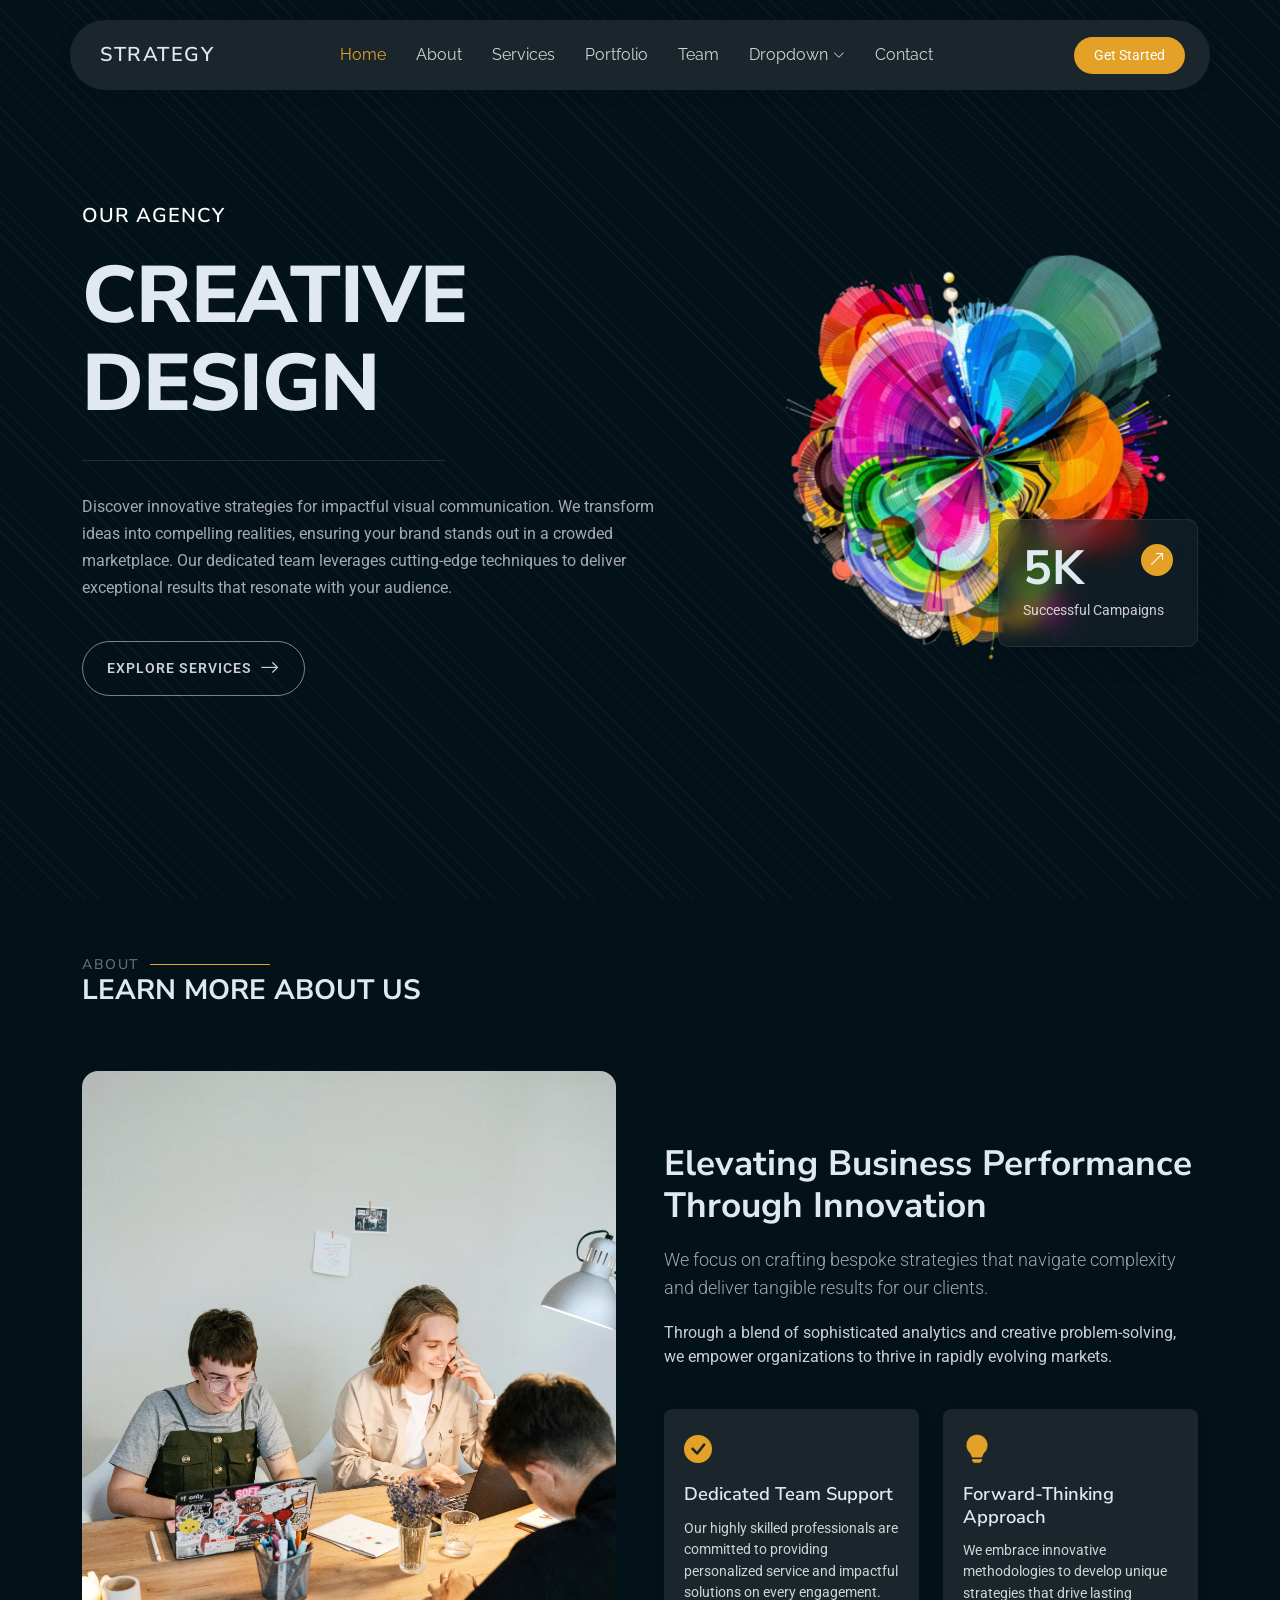
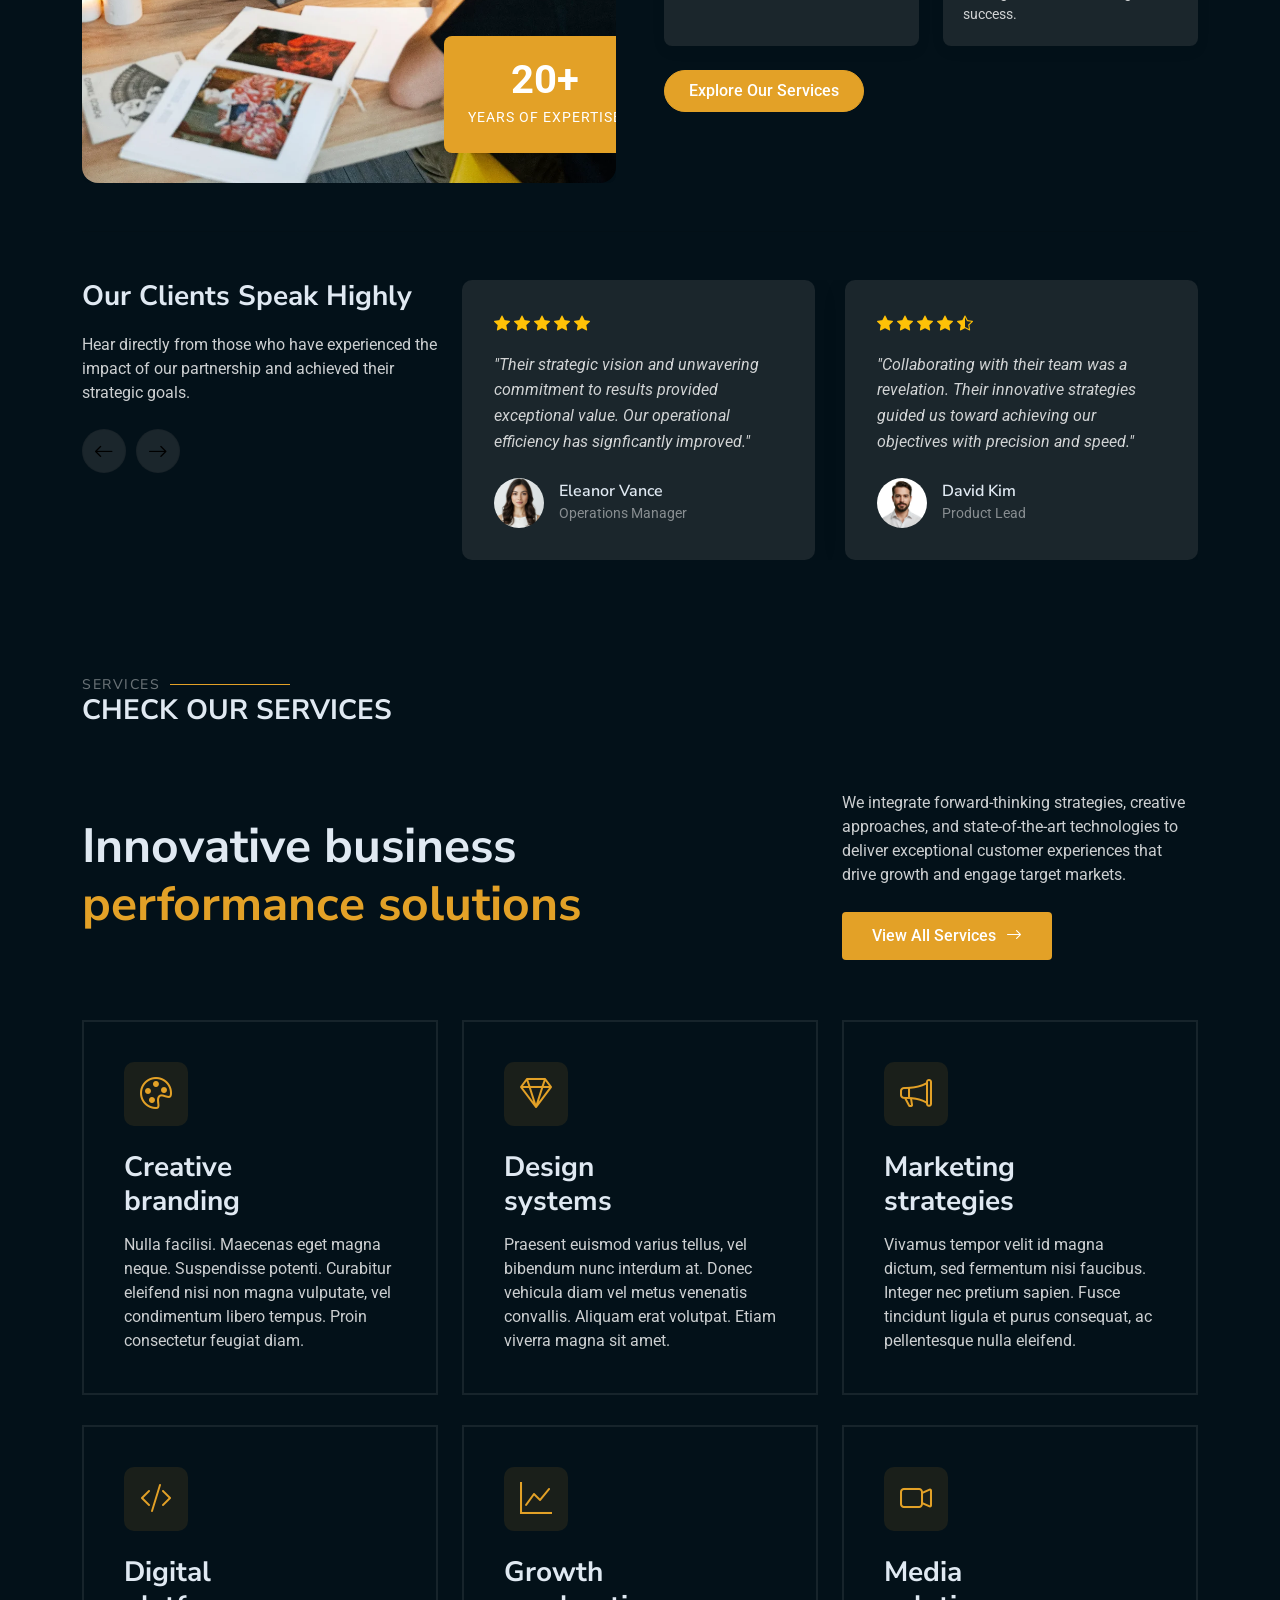
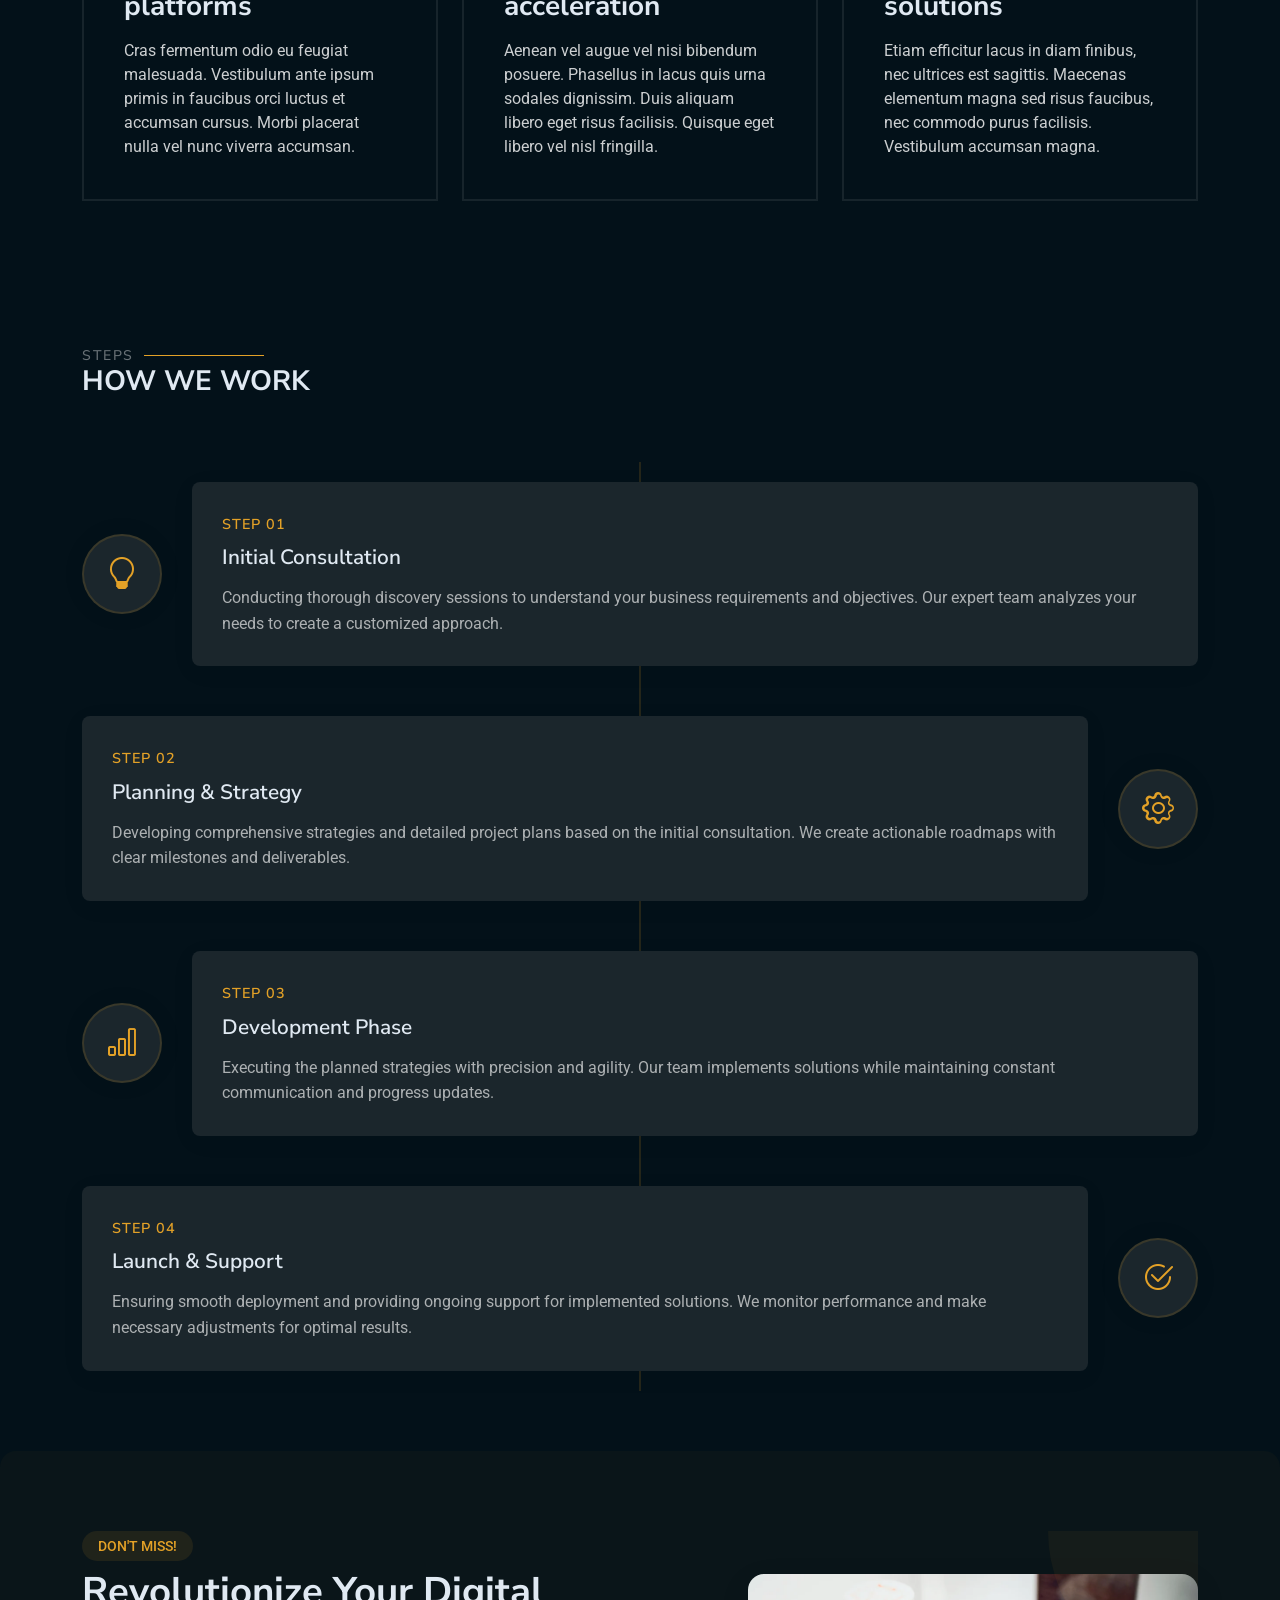
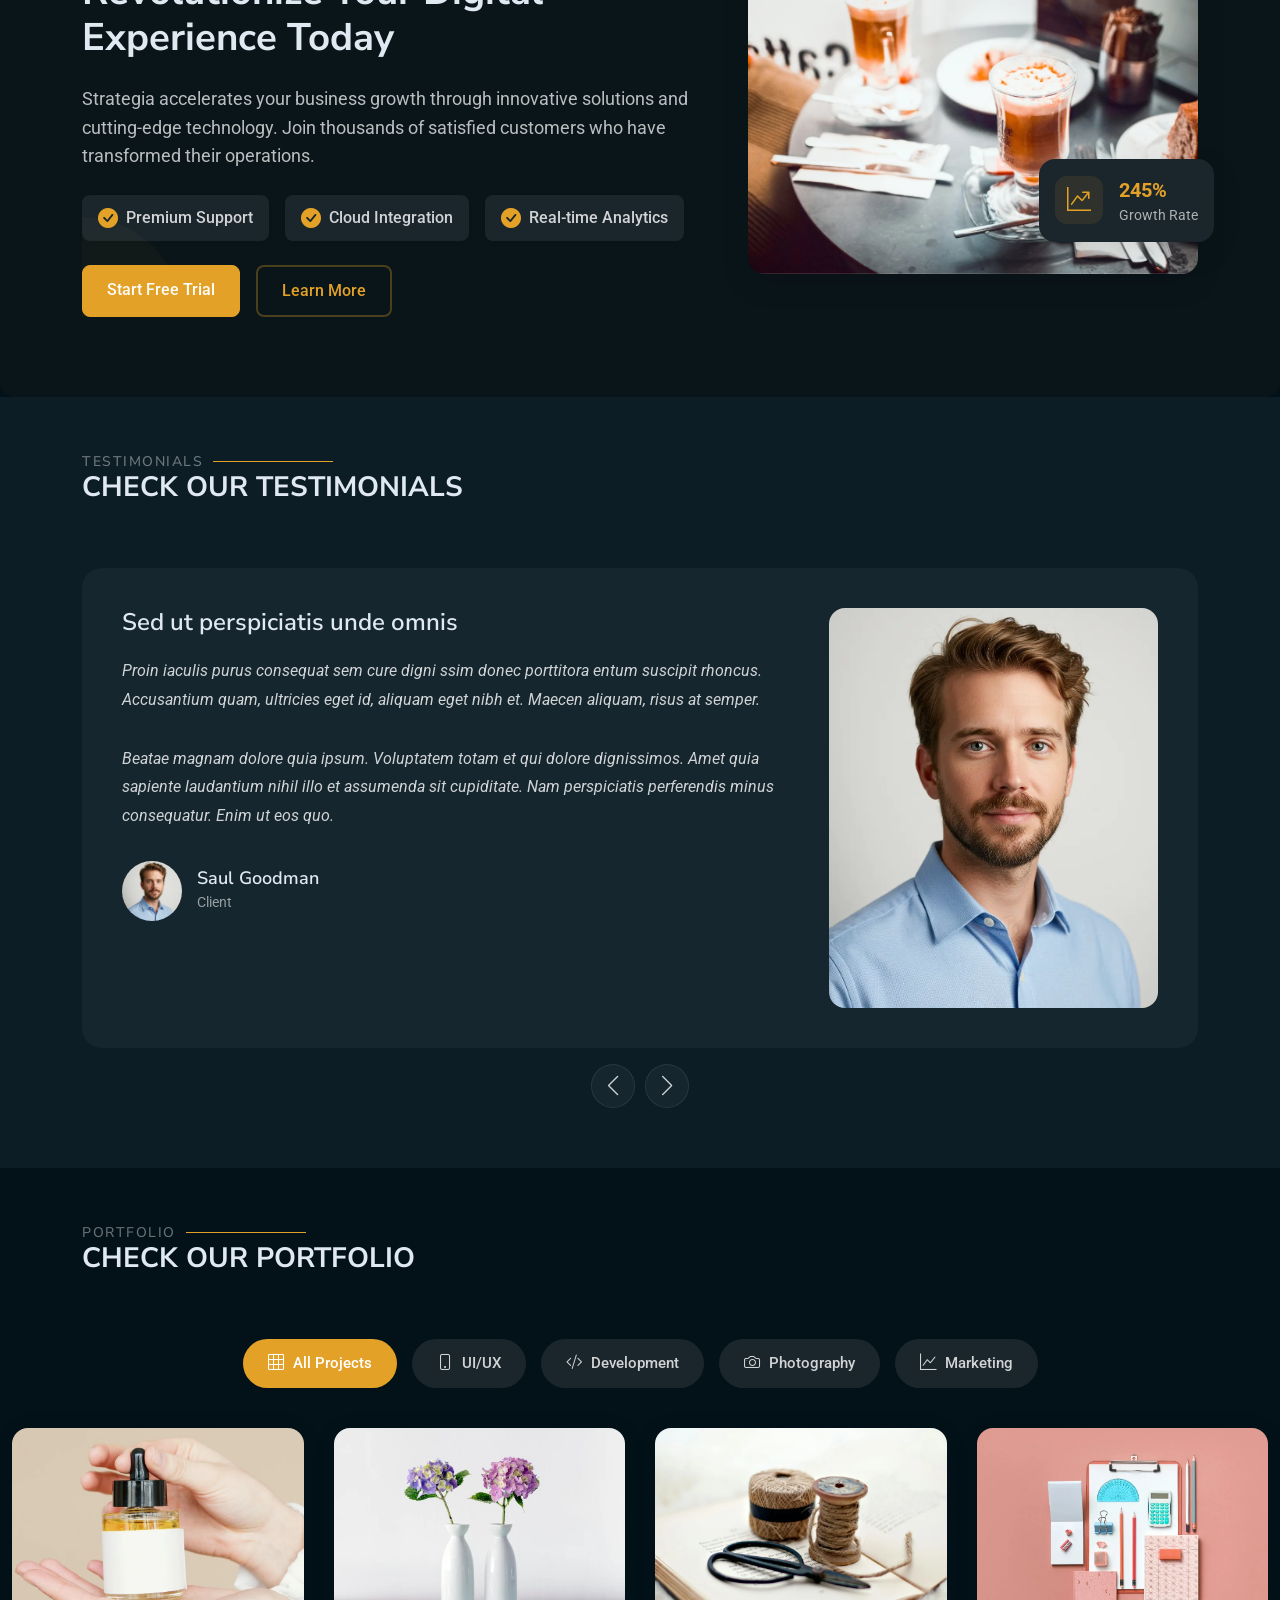
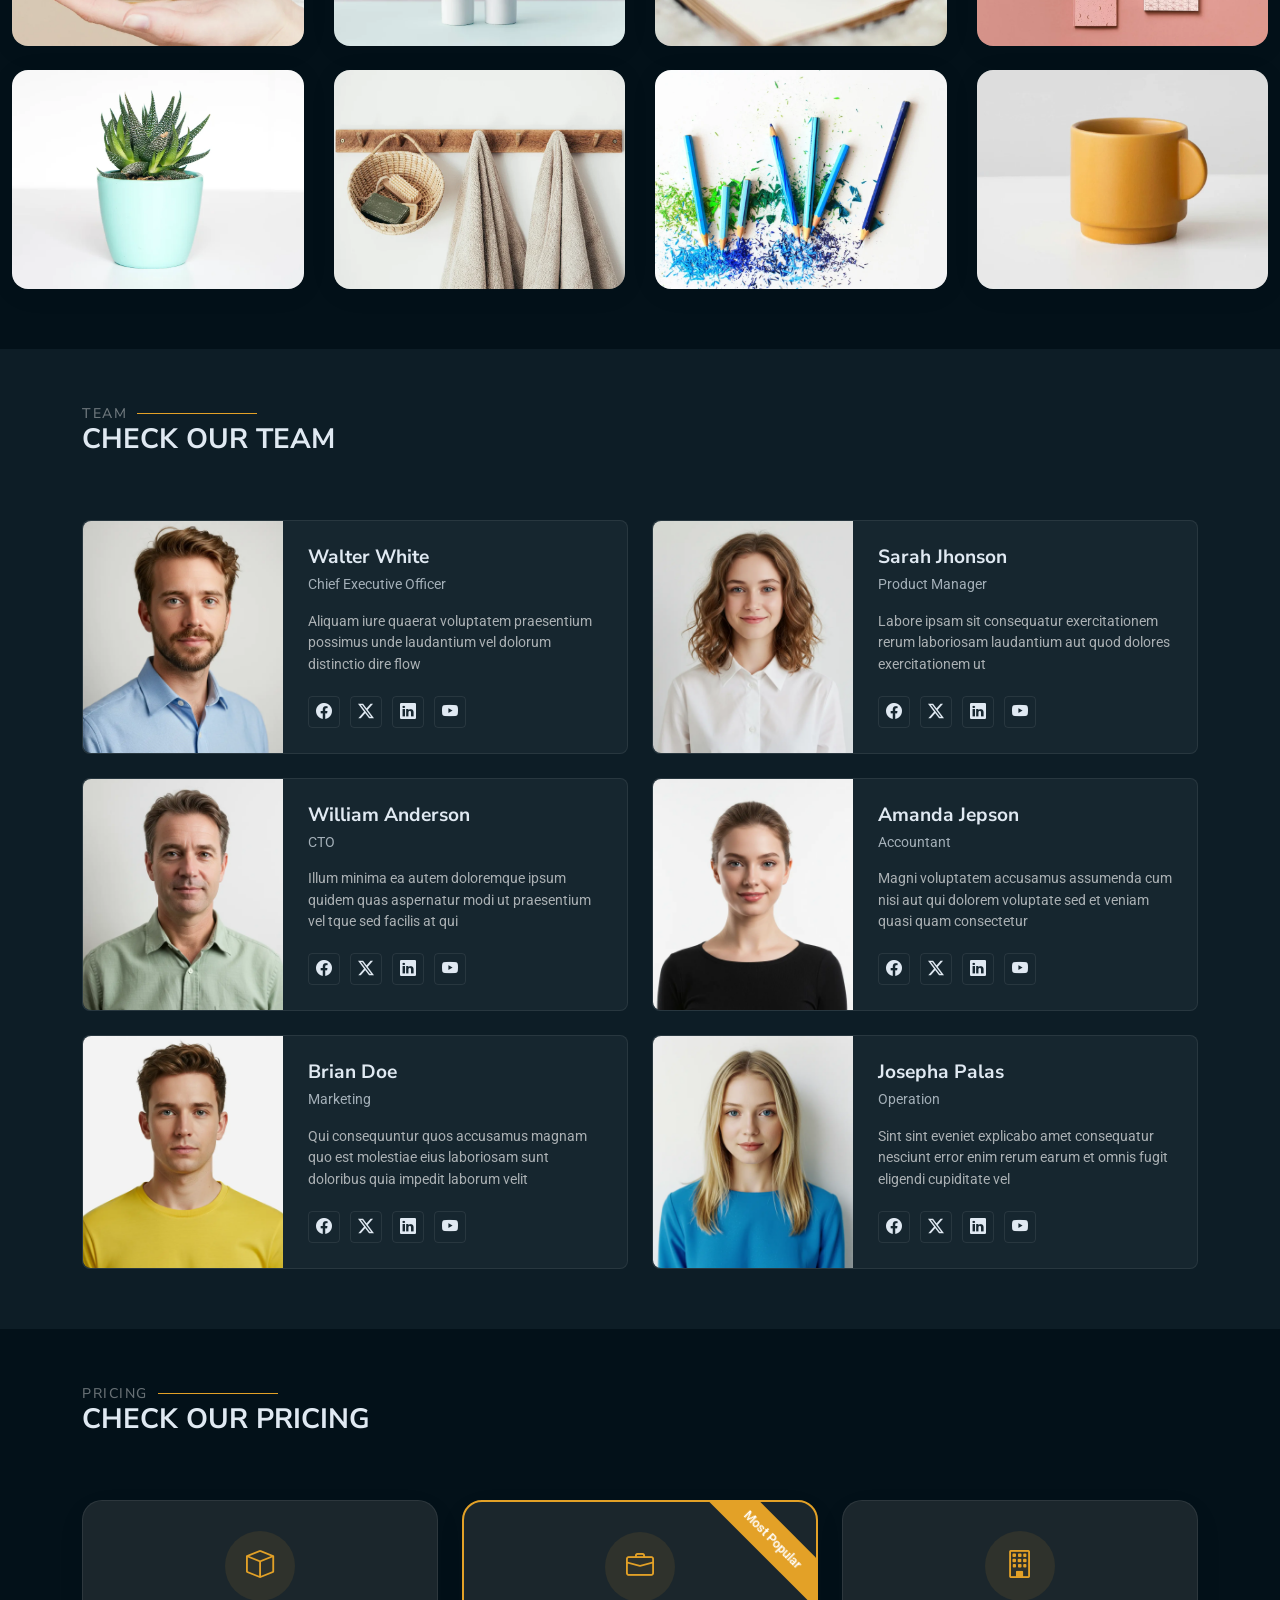
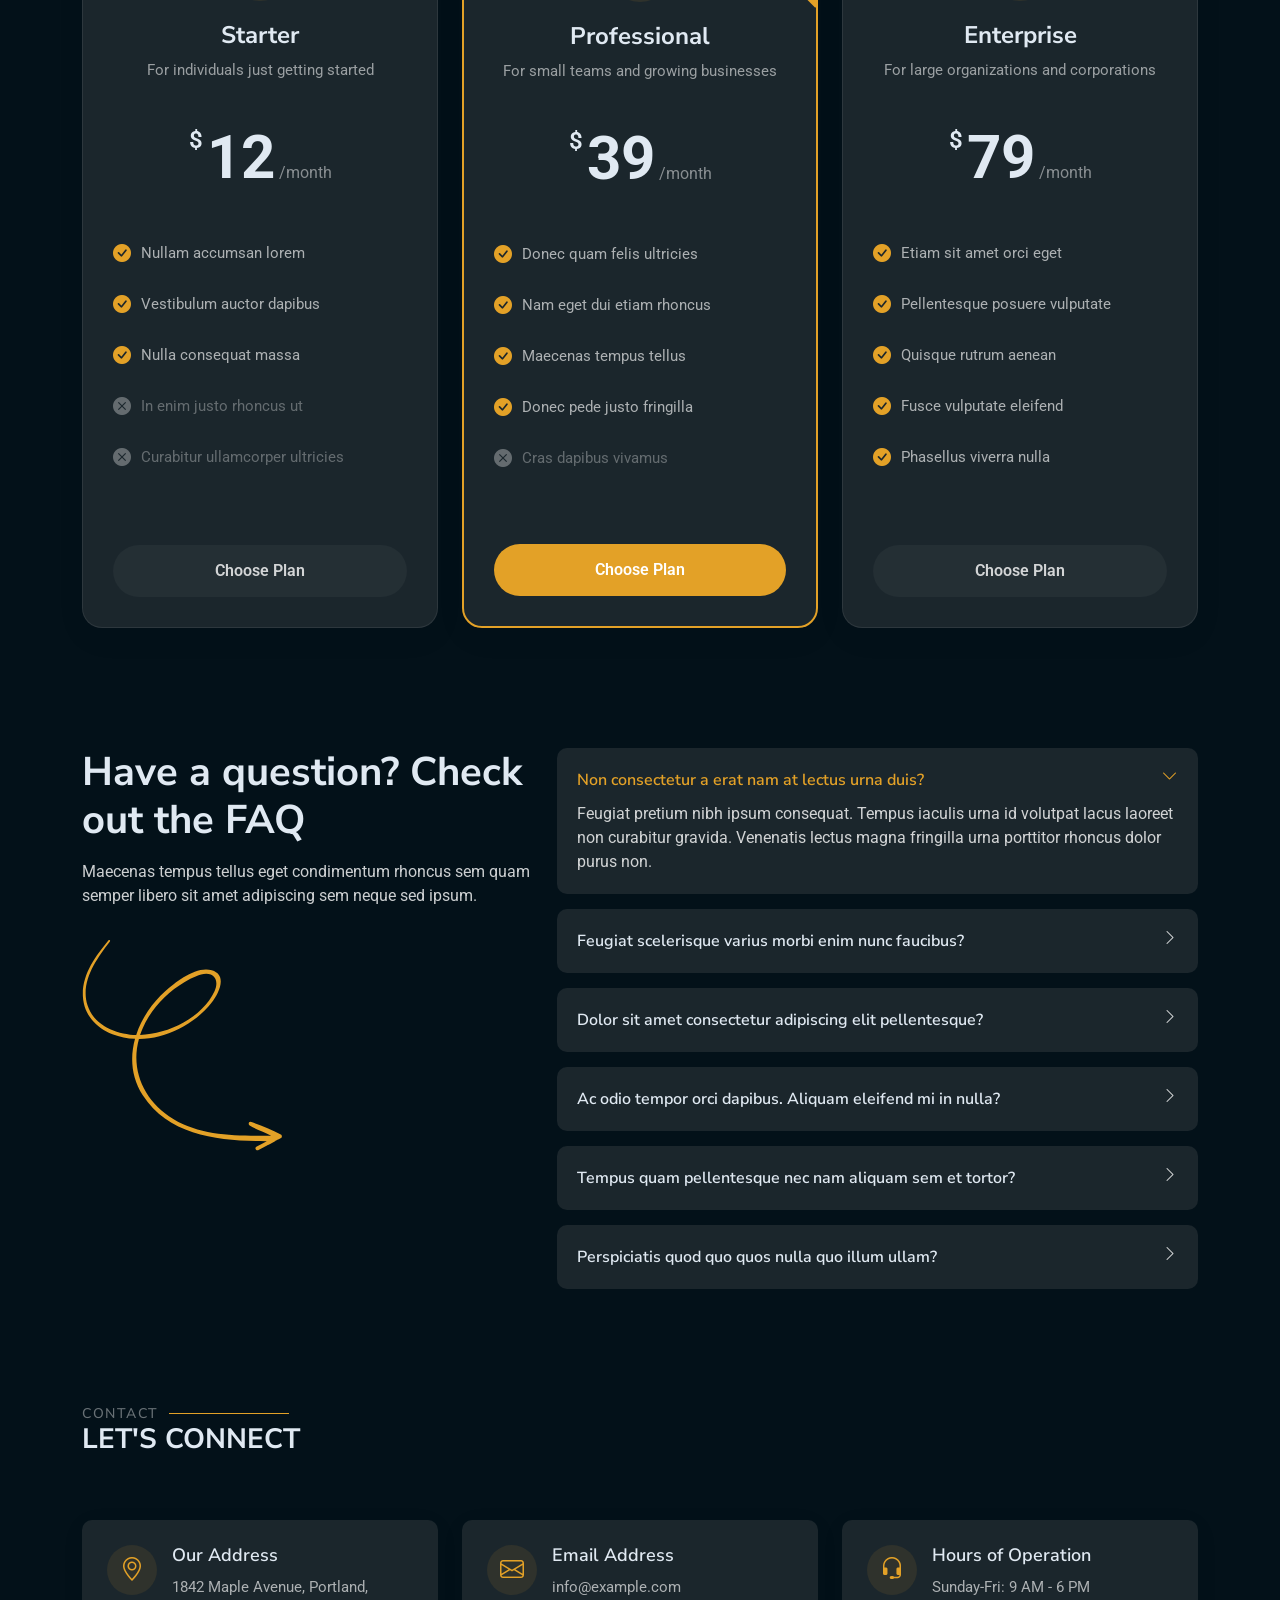
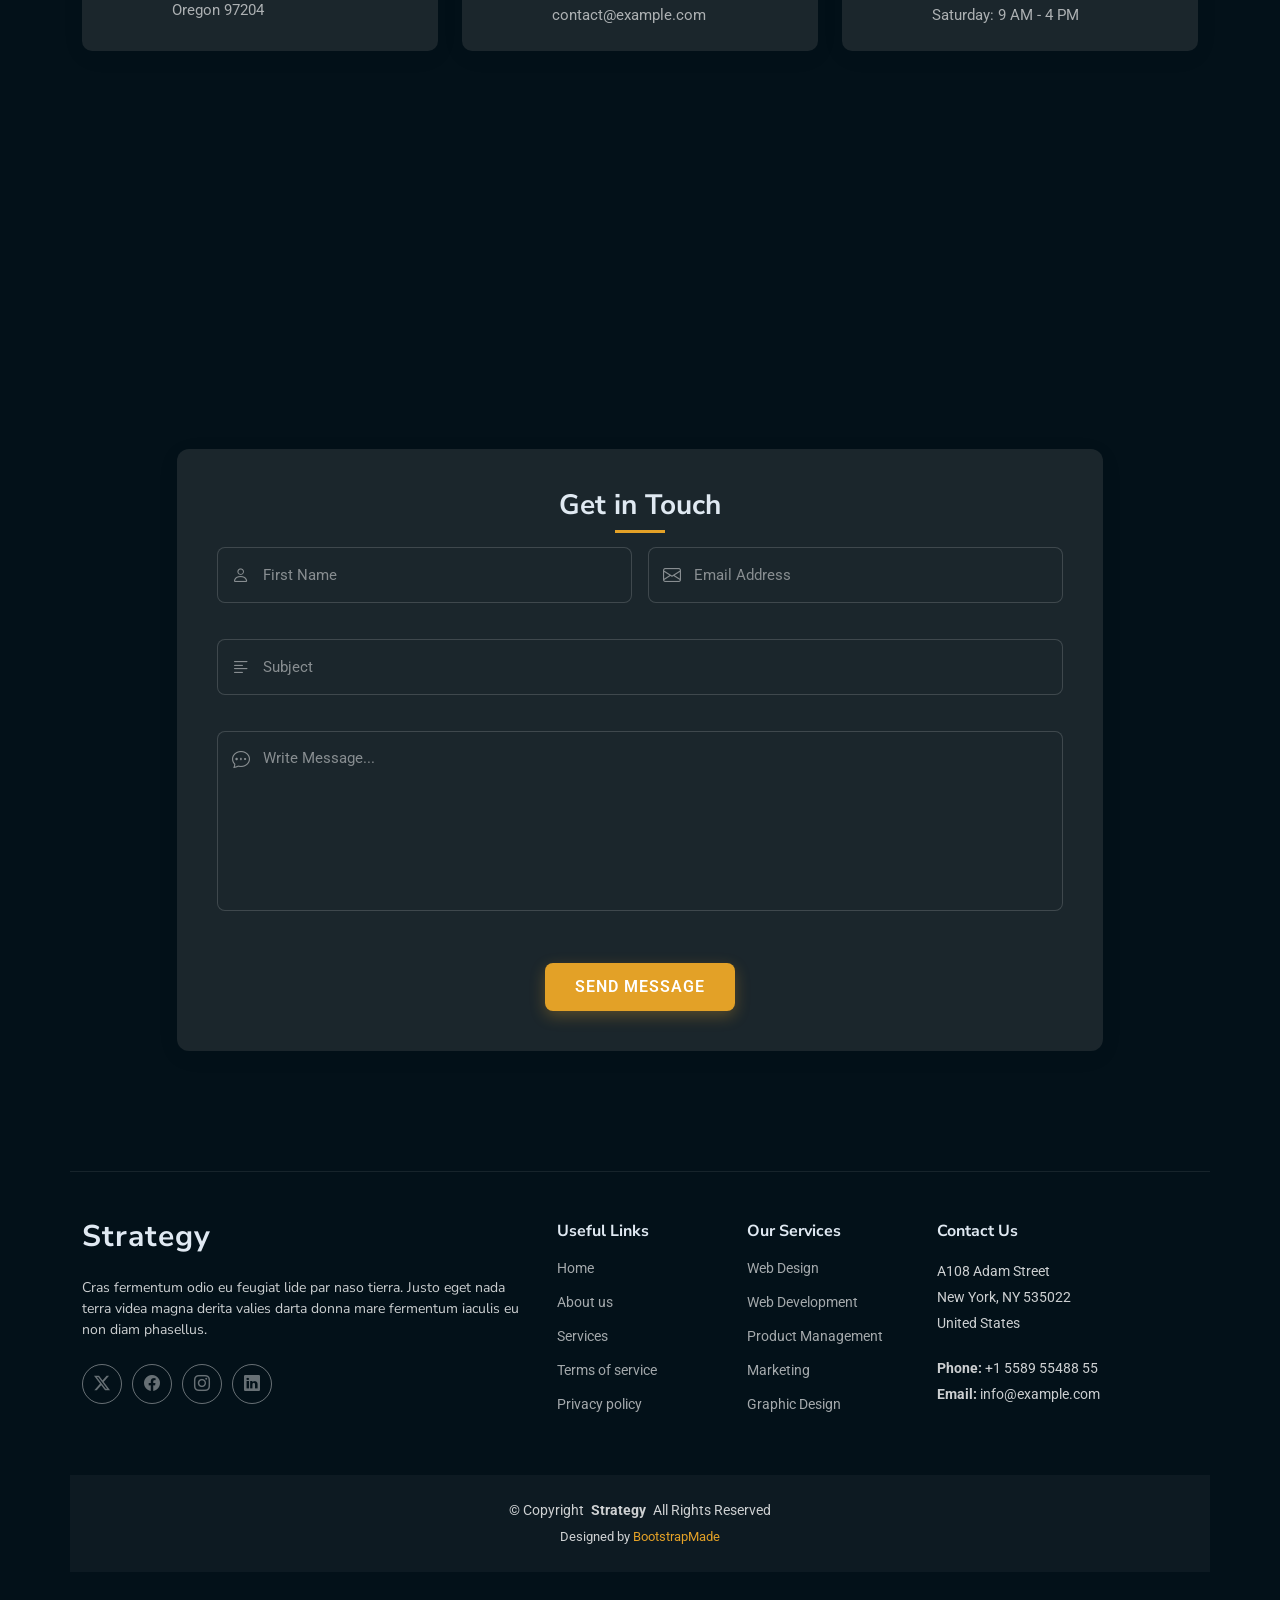
==== strategy/index.html @ eddd8346 "changed file structure of strategy and assets" ====
<!DOCTYPE html>
<html lang="en">

<head>
  <meta charset="utf-8">
  <meta content="width=device-width, initial-scale=1.0" name="viewport">
  <title>Index - Strategy Bootstrap Template</title>
  <meta name="description" content="">
  <meta name="keywords" content="">

  <!-- Favicons -->
  <link href="assets/img/favicon.png" rel="icon">
  <link href="assets/img/apple-touch-icon.png" rel="apple-touch-icon">

  <!-- Fonts -->
  <link href="https://fonts.googleapis.com" rel="preconnect">
  <link href="https://fonts.gstatic.com" rel="preconnect" crossorigin>
  <link href="https://fonts.googleapis.com/css2?family=Roboto:ital,wght@0,100;0,300;0,400;0,500;0,700;0,900;1,100;1,300;1,400;1,500;1,700;1,900&family=Raleway:ital,wght@0,100;0,200;0,300;0,400;0,500;0,600;0,700;0,800;0,900;1,100;1,200;1,300;1,400;1,500;1,600;1,700;1,800;1,900&family=Nunito+Sans:ital,wght@0,200;0,300;0,400;0,600;0,700;0,800;0,900;1,200;1,300;1,400;1,600;1,700;1,800;1,900&display=swap" rel="stylesheet">

  <!-- Vendor CSS Files -->
  <link href="assets/vendor/bootstrap/css/bootstrap.min.css" rel="stylesheet">
  <link href="assets/vendor/bootstrap-icons/bootstrap-icons.css" rel="stylesheet">
  <link href="assets/vendor/aos/aos.css" rel="stylesheet">
  <link href="assets/vendor/swiper/swiper-bundle.min.css" rel="stylesheet">
  <link href="assets/vendor/glightbox/css/glightbox.min.css" rel="stylesheet">

  <!-- Main CSS File -->
  <link href="assets/css/main.css" rel="stylesheet">

  <!-- =======================================================
  * Template Name: Strategy
  * Template URL: https://bootstrapmade.com/strategy-bootstrap-agency-template/
  * Updated: Jun 06 2025 with Bootstrap v5.3.6
  * Author: BootstrapMade.com
  * License: https://bootstrapmade.com/license/
  ======================================================== -->
</head>

<body class="index-page">

  <header id="header" class="header d-flex align-items-center fixed-top">
    <div class="header-container container-fluid container-xl position-relative d-flex align-items-center justify-content-between">

      <a href="index.html" class="logo d-flex align-items-center me-auto me-xl-0">
        <!-- Uncomment the line below if you also wish to use an image logo -->
        <!-- <img src="assets/img/logo.webp" alt=""> -->
        <h1 class="sitename">Strategy</h1>
      </a>

      <nav id="navmenu" class="navmenu">
        <ul>
          <li><a href="#hero" class="active">Home</a></li>
          <li><a href="#about">About</a></li>
          <li><a href="#services">Services</a></li>
          <li><a href="#portfolio">Portfolio</a></li>
          <li><a href="#team">Team</a></li>
          <li class="dropdown"><a href="#"><span>Dropdown</span> <i class="bi bi-chevron-down toggle-dropdown"></i></a>
            <ul>
              <li><a href="#">Dropdown 1</a></li>
              <li class="dropdown"><a href="#"><span>Deep Dropdown</span> <i class="bi bi-chevron-down toggle-dropdown"></i></a>
                <ul>
                  <li><a href="#">Deep Dropdown 1</a></li>
                  <li><a href="#">Deep Dropdown 2</a></li>
                  <li><a href="#">Deep Dropdown 3</a></li>
                  <li><a href="#">Deep Dropdown 4</a></li>
                  <li><a href="#">Deep Dropdown 5</a></li>
                </ul>
              </li>
              <li><a href="#">Dropdown 2</a></li>
              <li><a href="#">Dropdown 3</a></li>
              <li><a href="#">Dropdown 4</a></li>
            </ul>
          </li>
          <li><a href="#contact">Contact</a></li>
        </ul>
        <i class="mobile-nav-toggle d-xl-none bi bi-list"></i>
      </nav>

      <a class="btn-getstarted" href="#about">Get Started</a>

    </div>
  </header>

  <main class="main">

    <!-- Hero Section -->
    <section id="hero" class="hero section">
      <div class="container">
        <div class="row">
          <div class="col-lg-7 content-col" data-aos="fade-up">
            <div class="content">
              <div class="agency-name">
                <h5>OUR AGENCY</h5>
              </div>

              <div class="main-heading">
                <h1>CREATIVE <br>DESIGN</h1>
              </div>

              <div class="divider"></div>

              <div class="description">
                <p>Discover innovative strategies for impactful visual communication. We transform ideas into compelling realities, ensuring your brand stands out in a crowded marketplace. Our dedicated team leverages cutting-edge techniques to deliver exceptional results that resonate with your audience.</p>
              </div>

              <div class="cta-button">
                <a href="#services" class="btn">
                  <span>EXPLORE SERVICES</span>
                  <i class="bi bi-arrow-right"></i>
                </a>
              </div>
            </div>
          </div>

          <div class="col-lg-5" data-aos="zoom-out">
            <div class="visual-content">
              <div class="fluid-shape">
                <img src="assets/img/abstract/abstract-1.webp" alt="Abstract Fluid Shape" class="fluid-img">
              </div>

              <div class="stats-card">
                <div class="stats-number">
                  <h2>5K</h2>
                </div>
                <div class="stats-label">
                  <p>Successful Campaigns</p>
                </div>
                <div class="stats-arrow">
                  <a href="#portfolio"><i class="bi bi-arrow-up-right"></i></a>
                </div>
              </div>
            </div>
          </div>
        </div>
      </div>
    </section><!-- /Hero Section -->

    <!-- About Section -->
    <section id="about" class="about section">

      <!-- Section Title -->
      <div class="container section-title" data-aos="fade-up">
        <h2>About</h2>
        <div><span>Learn More</span> <span class="description-title">About Us</span></div>
      </div><!-- End Section Title -->

      <div class="container">

        <div class="row gx-5 align-items-center">
          <div class="col-lg-6" data-aos="fade-right" data-aos-delay="200">
            <div class="about-image position-relative">
              <img src="assets/img/about/about-portrait-1.webp" class="img-fluid rounded-4 shadow-sm" alt="About Image" loading="lazy">
              <div class="experience-badge">
                <span class="years">20+</span>
                <span class="text">Years of Expertise</span>
              </div>
            </div>
          </div>

          <div class="col-lg-6 mt-4 mt-lg-0" data-aos="fade-left" data-aos-delay="300">
            <div class="about-content">
              <h2>Elevating Business Performance Through Innovation</h2>
              <p class="lead">We focus on crafting bespoke strategies that navigate complexity and deliver tangible results for our clients.</p>
              <p>Through a blend of sophisticated analytics and creative problem-solving, we empower organizations to thrive in rapidly evolving markets.</p>

              <div class="row g-4 mt-3">
                <div class="col-md-6" data-aos="zoom-in" data-aos-delay="400">
                  <div class="feature-item">
                    <i class="bi bi-check-circle-fill"></i>
                    <h5>Dedicated Team Support</h5>
                    <p>Our highly skilled professionals are committed to providing personalized service and impactful solutions on every engagement.</p>
                  </div>
                </div>
                <div class="col-md-6" data-aos="zoom-in" data-aos-delay="450">
                  <div class="feature-item">
                    <i class="bi bi-lightbulb-fill"></i>
                    <h5>Forward-Thinking Approach</h5>
                    <p>We embrace innovative methodologies to develop unique strategies that drive lasting success.</p>
                  </div>
                </div>
              </div>

              <a href="#" class="btn btn-primary mt-4">Explore Our Services</a>
            </div>
          </div>
        </div>

        <div class="testimonial-section mt-5 pt-5" data-aos="fade-up" data-aos-delay="100">
          <div class="row">
            <div class="col-lg-4" data-aos="fade-right" data-aos-delay="200">
              <div class="testimonial-intro">
                <h3>Our Clients Speak Highly</h3>
                <p>Hear directly from those who have experienced the impact of our partnership and achieved their strategic goals.</p>
                <div class="swiper-nav-buttons mt-4">
                  <button class="slider-prev"><i class="bi bi-arrow-left"></i></button>
                  <button class="slider-next"><i class="bi bi-arrow-right"></i></button>
                </div>
              </div>
            </div>

            <div class="col-lg-8" data-aos="fade-left" data-aos-delay="300">
              <div class="testimonial-slider swiper init-swiper">
                <script type="application/json" class="swiper-config">
                  {
                    "loop": true,
                    "speed": 800,
                    "autoplay": {
                      "delay": 5000
                    },
                    "slidesPerView": 1,
                    "spaceBetween": 30,
                    "navigation": {
                      "nextEl": ".slider-next",
                      "prevEl": ".slider-prev"
                    },
                    "breakpoints": {
                      "768": {
                        "slidesPerView": 2
                      }
                    }
                  }
                </script>
                <div class="swiper-wrapper">
                  <div class="swiper-slide">
                    <div class="testimonial-item">
                      <div class="rating mb-3">
                        <i class="bi bi-star-fill"></i>
                        <i class="bi bi-star-fill"></i>
                        <i class="bi bi-star-fill"></i>
                        <i class="bi bi-star-fill"></i>
                        <i class="bi bi-star-fill"></i>
                      </div>
                      <p>"Their strategic vision and unwavering commitment to results provided exceptional value. Our operational efficiency has signficantly improved."</p>
                      <div class="client-info d-flex align-items-center mt-4">
                        <img src="assets/img/person/person-f-1.webp" class="client-img" alt="Client" loading="lazy">
                        <div>
                          <h6 class="mb-0">Eleanor Vance</h6>
                          <span>Operations Manager</span>
                        </div>
                      </div>
                    </div>
                  </div>

                  <div class="swiper-slide">
                    <div class="testimonial-item">
                      <div class="rating mb-3">
                        <i class="bi bi-star-fill"></i>
                        <i class="bi bi-star-fill"></i>
                        <i class="bi bi-star-fill"></i>
                        <i class="bi bi-star-fill"></i>
                        <i class="bi bi-star-half"></i>
                      </div>
                      <p>"Collaborating with their team was a revelation. Their innovative strategies guided us toward achieving our objectives with precision and speed."</p>
                      <div class="client-info d-flex align-items-center mt-4">
                        <img src="assets/img/person/person-m-1.webp" class="client-img" alt="Client" loading="lazy">
                        <div>
                          <h6 class="mb-0">David Kim</h6>
                          <span>Product Lead</span>
                        </div>
                      </div>
                    </div>
                  </div>

                  <div class="swiper-slide">
                    <div class="testimonial-item">
                      <div class="rating mb-3">
                        <i class="bi bi-star-fill"></i>
                        <i class="bi bi-star-fill"></i>
                        <i class="bi bi-star-fill"></i>
                        <i class="bi bi-star-fill"></i>
                        <i class="bi bi-star-fill"></i>
                      </div>
                      <p>"The depth of knowledge and unwavering dedication they bring to every project is exceptional. They've become an essential ally in driving our expansion."</p>
                      <div class="client-info d-flex align-items-center mt-4">
                        <img src="assets/img/person/person-f-2.webp" class="client-img" alt="Client" loading="lazy">
                        <div>
                          <h6 class="mb-0">Isabella Diaz</h6>
                          <span>Research Analyst</span>
                        </div>
                      </div>
                    </div>
                  </div>

                  <div class="swiper-slide">
                    <div class="testimonial-item">
                      <div class="rating mb-3">
                        <i class="bi bi-star-fill"></i>
                        <i class="bi bi-star-fill"></i>
                        <i class="bi bi-star-fill"></i>
                        <i class="bi bi-star-fill"></i>
                        <i class="bi bi-star-half"></i>
                      </div>
                      <p>"Their dedication to delivering superior solutions and their meticulous attention to detail have profoundly impacted our corporate growth trajectory."</p>
                      <div class="client-info d-flex align-items-center mt-4">
                        <img src="assets/img/person/person-f-3.webp" class="client-img" alt="Client" loading="lazy">
                        <div>
                          <h6 class="mb-0">Olivia Chen</h6>
                          <span>Development Strategist</span>
                        </div>
                      </div>
                    </div>
                  </div>

                </div>
              </div>
            </div>
          </div>
        </div>

      </div>

    </section><!-- /About Section -->

    <!-- Services Section -->
    <section id="services" class="services section">

      <!-- Section Title -->
      <div class="container section-title" data-aos="fade-up">
        <h2>Services</h2>
        <div><span>Check Our</span> <span class="description-title">Services</span></div>
      </div><!-- End Section Title -->

      <div class="container" data-aos="fade-up" data-aos-delay="100">

        <div class="service-header">
          <div class="row align-items-center">
            <div class="col-lg-8 col-md-12">
              <div class="service-intro">
                <h2 class="service-heading">
                  <div>Innovative business</div>
                  <div><span>performance solutions</span></div>
                </h2>
              </div>
            </div>
            <div class="col-lg-4 col-md-12">
              <div class="service-summary">
                <p>
                  We integrate forward-thinking strategies, creative approaches, and state-of-the-art technologies to deliver exceptional customer experiences that drive growth and engage target markets.
                </p>
                <a href="services.html" class="service-btn">
                  View All Services
                  <i class="bi bi-arrow-right"></i>
                </a>
              </div>
            </div>
          </div>
        </div>

        <div class="row justify-content-center">
          <div class="col-lg-4 col-md-6" data-aos="fade-up" data-aos-delay="100">
            <div class="service-card position-relative z-1">
              <div class="service-icon">
                <i class="bi bi-palette"></i>
              </div>
              <a href="service-details.html" class="card-action d-flex align-items-center justify-content-center rounded-circle">
                <i class="bi bi-arrow-up-right"></i>
              </a>
              <h3>
                <a href="service-details.html">
                  Creative <span>branding</span>
                </a>
              </h3>
              <p>
                Nulla facilisi. Maecenas eget magna neque. Suspendisse potenti. Curabitur eleifend nisi non magna vulputate, vel condimentum libero tempus. Proin consectetur feugiat diam.
              </p>
            </div>
          </div>
          <div class="col-lg-4 col-md-6" data-aos="fade-up" data-aos-delay="200">
            <div class="service-card position-relative z-1">
              <div class="service-icon">
                <i class="bi bi-gem"></i>
              </div>
              <a href="service-details.html" class="card-action d-flex align-items-center justify-content-center rounded-circle">
                <i class="bi bi-arrow-up-right"></i>
              </a>
              <h3>
                <a href="service-details.html">
                  Design <span>systems</span>
                </a>
              </h3>
              <p>
                Praesent euismod varius tellus, vel bibendum nunc interdum at. Donec vehicula diam vel metus venenatis convallis. Aliquam erat volutpat. Etiam viverra magna sit amet.
              </p>
            </div>
          </div>
          <div class="col-lg-4 col-md-6" data-aos="fade-up" data-aos-delay="300">
            <div class="service-card position-relative z-1">
              <div class="service-icon">
                <i class="bi bi-megaphone"></i>
              </div>
              <a href="service-details.html" class="card-action d-flex align-items-center justify-content-center rounded-circle">
                <i class="bi bi-arrow-up-right"></i>
              </a>
              <h3>
                <a href="service-details.html">
                  Marketing <span>strategies</span>
                </a>
              </h3>
              <p>
                Vivamus tempor velit id magna dictum, sed fermentum nisi faucibus. Integer nec pretium sapien. Fusce tincidunt ligula et purus consequat, ac pellentesque nulla eleifend.
              </p>
            </div>
          </div>
          <div class="col-lg-4 col-md-6" data-aos="fade-up" data-aos-delay="100">
            <div class="service-card position-relative z-1">
              <div class="service-icon">
                <i class="bi bi-code-slash"></i>
              </div>
              <a href="service-details.html" class="card-action d-flex align-items-center justify-content-center rounded-circle">
                <i class="bi bi-arrow-up-right"></i>
              </a>
              <h3>
                <a href="service-details.html">
                  Digital <span>platforms</span>
                </a>
              </h3>
              <p>
                Cras fermentum odio eu feugiat malesuada. Vestibulum ante ipsum primis in faucibus orci luctus et accumsan cursus. Morbi placerat nulla vel nunc viverra accumsan.
              </p>
            </div>
          </div>
          <div class="col-lg-4 col-md-6" data-aos="fade-up" data-aos-delay="200">
            <div class="service-card position-relative z-1">
              <div class="service-icon">
                <i class="bi bi-graph-up"></i>
              </div>
              <a href="service-details.html" class="card-action d-flex align-items-center justify-content-center rounded-circle">
                <i class="bi bi-arrow-up-right"></i>
              </a>
              <h3>
                <a href="service-details.html">
                  Growth <span>acceleration</span>
                </a>
              </h3>
              <p>
                Aenean vel augue vel nisi bibendum posuere. Phasellus in lacus quis urna sodales dignissim. Duis aliquam libero eget risus facilisis. Quisque eget libero vel nisl fringilla.
              </p>
            </div>
          </div>
          <div class="col-lg-4 col-md-6" data-aos="fade-up" data-aos-delay="300">
            <div class="service-card position-relative z-1">
              <div class="service-icon">
                <i class="bi bi-camera-video"></i>
              </div>
              <a href="service-details.html" class="card-action d-flex align-items-center justify-content-center rounded-circle">
                <i class="bi bi-arrow-up-right"></i>
              </a>
              <h3>
                <a href="service-details.html">
                  Media <span>solutions</span>
                </a>
              </h3>
              <p>
                Etiam efficitur lacus in diam finibus, nec ultrices est sagittis. Maecenas elementum magna sed risus faucibus, nec commodo purus facilisis. Vestibulum accumsan magna.
              </p>
            </div>
          </div>
        </div>

      </div>

    </section><!-- /Services Section -->

    <!-- Steps Section -->
    <section id="steps" class="steps section">

      <!-- Section Title -->
      <div class="container section-title" data-aos="fade-up">
        <h2>Steps</h2>
        <div><span>How we</span> <span class="description-title">Work</span></div>
      </div><!-- End Section Title -->

      <div class="container" data-aos="fade-up" data-aos-delay="100">

        <div class="steps-wrapper">

          <div class="step-item" data-aos="fade-right" data-aos-delay="200">
            <div class="step-content">
              <div class="step-icon">
                <i class="bi bi-lightbulb"></i>
              </div>
              <div class="step-info">
                <span class="step-number">Step 01</span>
                <h3>Initial Consultation</h3>
                <p>Conducting thorough discovery sessions to understand your business requirements and objectives. Our expert team analyzes your needs to create a customized approach.</p>
              </div>
            </div>
          </div><!-- End Step Item -->

          <div class="step-item" data-aos="fade-left" data-aos-delay="300">
            <div class="step-content">
              <div class="step-icon">
                <i class="bi bi-gear"></i>
              </div>
              <div class="step-info">
                <span class="step-number">Step 02</span>
                <h3>Planning &amp; Strategy</h3>
                <p>Developing comprehensive strategies and detailed project plans based on the initial consultation. We create actionable roadmaps with clear milestones and deliverables.</p>
              </div>
            </div>
          </div><!-- End Step Item -->

          <div class="step-item" data-aos="fade-right" data-aos-delay="400">
            <div class="step-content">
              <div class="step-icon">
                <i class="bi bi-bar-chart"></i>
              </div>
              <div class="step-info">
                <span class="step-number">Step 03</span>
                <h3>Development Phase</h3>
                <p>Executing the planned strategies with precision and agility. Our team implements solutions while maintaining constant communication and progress updates.</p>
              </div>
            </div>
          </div><!-- End Step Item -->

          <div class="step-item" data-aos="fade-left" data-aos-delay="500">
            <div class="step-content">
              <div class="step-icon">
                <i class="bi bi-check2-circle"></i>
              </div>
              <div class="step-info">
                <span class="step-number">Step 04</span>
                <h3>Launch &amp; Support</h3>
                <p>Ensuring smooth deployment and providing ongoing support for implemented solutions. We monitor performance and make necessary adjustments for optimal results.</p>
              </div>
            </div>
          </div><!-- End Step Item -->

        </div>

      </div>

    </section><!-- /Steps Section -->

    <!-- Call To Action Section -->
    <section id="call-to-action" class="call-to-action section">

      <div class="container" data-aos="fade-up" data-aos-delay="100">

        <div class="advertise-1 d-flex flex-column flex-lg-row gap-4 align-items-center position-relative">

          <div class="content-left flex-grow-1" data-aos="fade-right" data-aos-delay="200">
            <span class="badge text-uppercase mb-2">Don't Miss!</span>
            <h2>Revolutionize Your Digital Experience Today</h2>
            <p class="my-4">Strategia accelerates your business growth through innovative solutions and cutting-edge technology. Join thousands of satisfied customers who have transformed their operations.</p>

            <div class="features d-flex flex-wrap gap-3 mb-4">
              <div class="feature-item">
                <i class="bi bi-check-circle-fill"></i>
                <span>Premium Support</span>
              </div>
              <div class="feature-item">
                <i class="bi bi-check-circle-fill"></i>
                <span>Cloud Integration</span>
              </div>
              <div class="feature-item">
                <i class="bi bi-check-circle-fill"></i>
                <span>Real-time Analytics</span>
              </div>
            </div>

            <div class="cta-buttons d-flex flex-wrap gap-3">
              <a href="#" class="btn btn-primary">Start Free Trial</a>
              <a href="#" class="btn btn-outline">Learn More</a>
            </div>
          </div>

          <div class="content-right position-relative" data-aos="fade-left" data-aos-delay="300">
            <img src="assets/img/misc/misc-1.webp" alt="Digital Platform" class="img-fluid rounded-4">
            <div class="floating-card">
              <div class="card-icon">
                <i class="bi bi-graph-up-arrow"></i>
              </div>
              <div class="card-content">
                <span class="stats-number">245%</span>
                <span class="stats-text">Growth Rate</span>
              </div>
            </div>
          </div>

          <div class="decoration">
            <div class="circle-1"></div>
            <div class="circle-2"></div>
          </div>

        </div>

      </div>

    </section><!-- /Call To Action Section -->

    <!-- Testimonials Section -->
    <section id="testimonials" class="testimonials section light-background">

      <!-- Section Title -->
      <div class="container section-title" data-aos="fade-up">
        <h2>Testimonials</h2>
        <div><span>Check Our</span> <span class="description-title">Testimonials</span></div>
      </div><!-- End Section Title -->

      <div class="container" data-aos="fade-up" data-aos-delay="100">

        <div class="testimonials-slider swiper init-swiper">
          <script type="application/json" class="swiper-config">
            {
              "slidesPerView": 1,
              "loop": true,
              "speed": 600,
              "autoplay": {
                "delay": 5000
              },
              "navigation": {
                "nextEl": ".swiper-button-next",
                "prevEl": ".swiper-button-prev"
              }
            }
          </script>

          <div class="swiper-wrapper">

            <div class="swiper-slide">
              <div class="testimonial-item">
                <div class="row">
                  <div class="col-lg-8">
                    <h2>Sed ut perspiciatis unde omnis</h2>
                    <p>
                      Proin iaculis purus consequat sem cure digni ssim donec porttitora entum suscipit rhoncus. Accusantium quam, ultricies eget id, aliquam eget nibh et. Maecen aliquam, risus at semper.
                    </p>
                    <p>
                      Beatae magnam dolore quia ipsum. Voluptatem totam et qui dolore dignissimos. Amet quia sapiente laudantium nihil illo et assumenda sit cupiditate. Nam perspiciatis perferendis minus consequatur. Enim ut eos quo.
                    </p>
                    <div class="profile d-flex align-items-center">
                      <img src="assets/img/person/person-m-7.webp" class="profile-img" alt="">
                      <div class="profile-info">
                        <h3>Saul Goodman</h3>
                        <span>Client</span>
                      </div>
                    </div>
                  </div>
                  <div class="col-lg-4 d-none d-lg-block">
                    <div class="featured-img-wrapper">
                      <img src="assets/img/person/person-m-7.webp" class="featured-img" alt="">
                    </div>
                  </div>
                </div>
              </div>
            </div><!-- End Testimonial Item -->

            <div class="swiper-slide">
              <div class="testimonial-item">
                <div class="row">
                  <div class="col-lg-8">
                    <h2>Nemo enim ipsam voluptatem</h2>
                    <p>
                      Export tempor illum tamen malis malis eram quae irure esse labore quem cillum quid cillum eram malis quorum velit fore eram velit sunt aliqua noster fugiat irure amet legam anim culpa.
                    </p>
                    <p>
                      Dolorem excepturi esse qui amet maxime quibusdam aut repellendus voluptatum. Corrupti enim a repellat cumque est laborum fuga consequuntur. Dolorem nostrum deleniti quas voluptatem iure dolorum rerum. Repudiandae doloribus ut repellat harum vero aut. Modi aut velit aperiam aspernatur odit ut vitae.
                    </p>
                    <div class="profile d-flex align-items-center">
                      <img src="assets/img/person/person-f-8.webp" class="profile-img" alt="">
                      <div class="profile-info">
                        <h3>Sara Wilsson</h3>
                        <span>Designer</span>
                      </div>
                    </div>
                  </div>
                  <div class="col-lg-4 d-none d-lg-block">
                    <div class="featured-img-wrapper">
                      <img src="assets/img/person/person-f-8.webp" class="featured-img" alt="">
                    </div>
                  </div>
                </div>
              </div>
            </div><!-- End Testimonial Item -->

            <div class="swiper-slide">
              <div class="testimonial-item">
                <div class="row">
                  <div class="col-lg-8">
                    <h2>
                      Labore nostrum eos impedit
                    </h2>
                    <p>
                      Fugiat enim eram quae cillum dolore dolor amet nulla culpa multos export minim fugiat minim velit minim dolor enim duis veniam ipsum anim magna sunt elit fore quem dolore labore illum veniam.
                    </p>
                    <p>
                      Itaque ut explicabo vero occaecati est quam rerum sed. Numquam tempora aut aut quaerat quia illum. Nobis quia autem odit ipsam numquam. Doloribus sit sint corporis eius totam fuga. Hic nostrum suscipit corrupti nam expedita adipisci aut optio.
                    </p>
                    <div class="profile d-flex align-items-center">
                      <img src="assets/img/person/person-m-9.webp" class="profile-img" alt="">
                      <div class="profile-info">
                        <h3>Matt Brandon</h3>
                        <span>Freelancer</span>
                      </div>
                    </div>
                  </div>
                  <div class="col-lg-4 d-none d-lg-block">
                    <div class="featured-img-wrapper">
                      <img src="assets/img/person/person-m-9.webp" class="featured-img" alt="">
                    </div>
                  </div>
                </div>
              </div>
            </div><!-- End Testimonial Item -->

            <div class="swiper-slide">
              <div class="testimonial-item">
                <div class="row">
                  <div class="col-lg-8">
                    <h2>Impedit dolor facilis nulla</h2>
                    <p>
                      Enim nisi quem export duis labore cillum quae magna enim sint quorum nulla quem veniam duis minim tempor labore quem eram duis noster aute amet eram fore quis sint minim.
                    </p>
                    <p>
                      Omnis aspernatur accusantium qui delectus praesentium repellendus. Facilis sint odio aspernatur voluptas commodi qui qui qui pariatur. Corrupti deleniti itaque quaerat ipsum deleniti culpa tempora tempore. Et consequatur exercitationem hic aspernatur nobis est voluptatibus architecto laborum.
                    </p>
                    <div class="profile d-flex align-items-center">
                      <img src="assets/img/person/person-f-10.webp" class="profile-img" alt="">
                      <div class="profile-info">
                        <h3>Jena Karlis</h3>
                        <span>Store Owner</span>
                      </div>
                    </div>
                  </div>
                  <div class="col-lg-4 d-none d-lg-block">
                    <div class="featured-img-wrapper">
                      <img src="assets/img/person/person-f-10.webp" class="featured-img" alt="">
                    </div>
                  </div>
                </div>
              </div>
            </div><!-- End Testimonial Item -->

          </div>

          <div class="swiper-navigation w-100 d-flex align-items-center justify-content-center">
            <div class="swiper-button-prev"></div>
            <div class="swiper-button-next"></div>
          </div>

        </div>

      </div>

    </section><!-- /Testimonials Section -->

    <!-- Portfolio Section -->
    <section id="portfolio" class="portfolio section">

      <!-- Section Title -->
      <div class="container section-title" data-aos="fade-up">
        <h2>Portfolio</h2>
        <div><span>Check Our</span> <span class="description-title">Portfolio</span></div>
      </div><!-- End Section Title -->

      <div class="container-fluid" data-aos="fade-up" data-aos-delay="100">

        <div class="isotope-layout" data-default-filter="*" data-layout="masonry" data-sort="original-order">

          <ul class="portfolio-filters isotope-filters" data-aos="fade-up" data-aos-delay="200">
            <li data-filter="*" class="filter-active">
              <i class="bi bi-grid-3x3"></i> All Projects
            </li>
            <li data-filter=".filter-ui">
              <i class="bi bi-phone"></i> UI/UX
            </li>
            <li data-filter=".filter-development">
              <i class="bi bi-code-slash"></i> Development
            </li>
            <li data-filter=".filter-photography">
              <i class="bi bi-camera"></i> Photography
            </li>
            <li data-filter=".filter-marketing">
              <i class="bi bi-graph-up"></i> Marketing
            </li>
          </ul>

          <div class="row g-4 isotope-container" data-aos="fade-up" data-aos-delay="300">

            <div class="col-xl-3 col-lg-4 col-md-6 portfolio-item isotope-item filter-ui">
              <article class="portfolio-entry">
                <figure class="entry-image">
                  <img src="assets/img/portfolio/portfolio-1.webp" class="img-fluid" alt="" loading="lazy">
                  <div class="entry-overlay">
                    <div class="overlay-content">
                      <div class="entry-meta">UI/UX Design</div>
                      <h3 class="entry-title">Mobile Banking App</h3>
                      <div class="entry-links">
                        <a href="assets/img/portfolio/portfolio-1.webp" class="glightbox" data-gallery="portfolio-gallery-ui" data-glightbox="title: Mobile Banking App; description: Praesent commodo cursus magna, vel scelerisque nisl consectetur.">
                          <i class="bi bi-arrows-angle-expand"></i>
                        </a>
                        <a href="portfolio-details.html">
                          <i class="bi bi-arrow-right"></i>
                        </a>
                      </div>
                    </div>
                  </div>
                </figure>
              </article>
            </div><!-- End Portfolio Item -->

            <div class="col-xl-3 col-lg-4 col-md-6 portfolio-item isotope-item filter-development">
              <article class="portfolio-entry">
                <figure class="entry-image">
                  <img src="assets/img/portfolio/portfolio-10.webp" class="img-fluid" alt="" loading="lazy">
                  <div class="entry-overlay">
                    <div class="overlay-content">
                      <div class="entry-meta">Development</div>
                      <h3 class="entry-title">E-Learning Platform</h3>
                      <div class="entry-links">
                        <a href="assets/img/portfolio/portfolio-10.webp" class="glightbox" data-gallery="portfolio-gallery-development" data-glightbox="title: E-Learning Platform; description: Nulla vitae elit libero, a pharetra augue mollis interdum.">
                          <i class="bi bi-arrows-angle-expand"></i>
                        </a>
                        <a href="portfolio-details.html">
                          <i class="bi bi-arrow-right"></i>
                        </a>
                      </div>
                    </div>
                  </div>
                </figure>
              </article>
            </div><!-- End Portfolio Item -->

            <div class="col-xl-3 col-lg-4 col-md-6 portfolio-item isotope-item filter-photography">
              <article class="portfolio-entry">
                <figure class="entry-image">
                  <img src="assets/img/portfolio/portfolio-7.webp" class="img-fluid" alt="" loading="lazy">
                  <div class="entry-overlay">
                    <div class="overlay-content">
                      <div class="entry-meta">Photography</div>
                      <h3 class="entry-title">Urban Architecture</h3>
                      <div class="entry-links">
                        <a href="assets/img/portfolio/portfolio-7.webp" class="glightbox" data-gallery="portfolio-gallery-photography" data-glightbox="title: Urban Architecture; description: Sed ut perspiciatis unde omnis iste natus error sit voluptatem.">
                          <i class="bi bi-arrows-angle-expand"></i>
                        </a>
                        <a href="portfolio-details.html">
                          <i class="bi bi-arrow-right"></i>
                        </a>
                      </div>
                    </div>
                  </div>
                </figure>
              </article>
            </div><!-- End Portfolio Item -->

            <div class="col-xl-3 col-lg-4 col-md-6 portfolio-item isotope-item filter-marketing">
              <article class="portfolio-entry">
                <figure class="entry-image">
                  <img src="assets/img/portfolio/portfolio-4.webp" class="img-fluid" alt="" loading="lazy">
                  <div class="entry-overlay">
                    <div class="overlay-content">
                      <div class="entry-meta">Marketing</div>
                      <h3 class="entry-title">Social Media Campaign</h3>
                      <div class="entry-links">
                        <a href="assets/img/portfolio/portfolio-4.webp" class="glightbox" data-gallery="portfolio-gallery-marketing" data-glightbox="title: Social Media Campaign; description: Quis autem vel eum iure reprehenderit qui in ea voluptate.">
                          <i class="bi bi-arrows-angle-expand"></i>
                        </a>
                        <a href="portfolio-details.html">
                          <i class="bi bi-arrow-right"></i>
                        </a>
                      </div>
                    </div>
                  </div>
                </figure>
              </article>
            </div><!-- End Portfolio Item -->

            <div class="col-xl-3 col-lg-4 col-md-6 portfolio-item isotope-item filter-ui">
              <article class="portfolio-entry">
                <figure class="entry-image">
                  <img src="assets/img/portfolio/portfolio-2.webp" class="img-fluid" alt="" loading="lazy">
                  <div class="entry-overlay">
                    <div class="overlay-content">
                      <div class="entry-meta">UI/UX Design</div>
                      <h3 class="entry-title">Smart Home Interface</h3>
                      <div class="entry-links">
                        <a href="assets/img/portfolio/portfolio-2.webp" class="glightbox" data-gallery="portfolio-gallery-ui" data-glightbox="title: Smart Home Interface; description: At vero eos et accusamus et iusto odio dignissimos ducimus.">
                          <i class="bi bi-arrows-angle-expand"></i>
                        </a>
                        <a href="portfolio-details.html">
                          <i class="bi bi-arrow-right"></i>
                        </a>
                      </div>
                    </div>
                  </div>
                </figure>
              </article>
            </div><!-- End Portfolio Item -->

            <div class="col-xl-3 col-lg-4 col-md-6 portfolio-item isotope-item filter-development">
              <article class="portfolio-entry">
                <figure class="entry-image">
                  <img src="assets/img/portfolio/portfolio-11.webp" class="img-fluid" alt="" loading="lazy">
                  <div class="entry-overlay">
                    <div class="overlay-content">
                      <div class="entry-meta">Development</div>
                      <h3 class="entry-title">Cloud Management System</h3>
                      <div class="entry-links">
                        <a href="assets/img/portfolio/portfolio-11.webp" class="glightbox" data-gallery="portfolio-gallery-development" data-glightbox="title: Cloud Management System; description: Temporibus autem quibusdam et aut officiis debitis.">
                          <i class="bi bi-arrows-angle-expand"></i>
                        </a>
                        <a href="portfolio-details.html">
                          <i class="bi bi-arrow-right"></i>
                        </a>
                      </div>
                    </div>
                  </div>
                </figure>
              </article>
            </div><!-- End Portfolio Item -->

            <div class="col-xl-3 col-lg-4 col-md-6 portfolio-item isotope-item filter-photography">
              <article class="portfolio-entry">
                <figure class="entry-image">
                  <img src="assets/img/portfolio/portfolio-8.webp" class="img-fluid" alt="" loading="lazy">
                  <div class="entry-overlay">
                    <div class="overlay-content">
                      <div class="entry-meta">Photography</div>
                      <h3 class="entry-title">Nature Collection</h3>
                      <div class="entry-links">
                        <a href="assets/img/portfolio/portfolio-8.webp" class="glightbox" data-gallery="portfolio-gallery-photography" data-glightbox="title: Nature Collection; description: Integer posuere erat a ante venenatis dapibus posuere velit aliquet.">
                          <i class="bi bi-arrows-angle-expand"></i>
                        </a>
                        <a href="portfolio-details.html">
                          <i class="bi bi-arrow-right"></i>
                        </a>
                      </div>
                    </div>
                  </div>
                </figure>
              </article>
            </div><!-- End Portfolio Item -->

            <div class="col-xl-3 col-lg-4 col-md-6 portfolio-item isotope-item filter-marketing">
              <article class="portfolio-entry">
                <figure class="entry-image">
                  <img src="assets/img/portfolio/portfolio-5.webp" class="img-fluid" alt="" loading="lazy">
                  <div class="entry-overlay">
                    <div class="overlay-content">
                      <div class="entry-meta">Marketing</div>
                      <h3 class="entry-title">Brand Strategy</h3>
                      <div class="entry-links">
                        <a href="assets/img/portfolio/portfolio-5.webp" class="glightbox" data-gallery="portfolio-gallery-marketing" data-glightbox="title: Brand Strategy; description: Fusce dapibus, tellus ac cursus commodo, tortor mauris condimentum.">
                          <i class="bi bi-arrows-angle-expand"></i>
                        </a>
                        <a href="portfolio-details.html">
                          <i class="bi bi-arrow-right"></i>
                        </a>
                      </div>
                    </div>
                  </div>
                </figure>
              </article>
            </div><!-- End Portfolio Item -->

          </div><!-- End Portfolio Container -->

        </div>

      </div>

    </section><!-- /Portfolio Section -->

    <!-- Team Section -->
    <section id="team" class="team section light-background">

      <!-- Section Title -->
      <div class="container section-title" data-aos="fade-up">
        <h2>Team</h2>
        <div><span>Check Our</span> <span class="description-title">Team</span></div>
      </div><!-- End Section Title -->

      <div class="container" data-aos="fade-up" data-aos-delay="100">

        <div class="row gy-4">

          <div class="col-lg-6" data-aos="fade-up" data-aos-delay="100">
            <div class="team-member d-flex">
              <div class="member-img">
                <img src="assets/img/person/person-m-7.webp" class="img-fluid" alt="" loading="lazy">
              </div>
              <div class="member-info flex-grow-1">
                <h4>Walter White</h4>
                <span>Chief Executive Officer</span>
                <p>Aliquam iure quaerat voluptatem praesentium possimus unde laudantium vel dolorum distinctio dire flow</p>
                <div class="social">
                  <a href=""><i class="bi bi-facebook"></i></a>
                  <a href=""><i class="bi bi-twitter-x"></i></a>
                  <a href=""><i class="bi bi-linkedin"></i></a>
                  <a href=""><i class="bi bi-youtube"></i></a>
                </div>
              </div>
            </div>
          </div><!-- End Team Member -->

          <div class="col-lg-6" data-aos="fade-up" data-aos-delay="200">
            <div class="team-member d-flex">
              <div class="member-img">
                <img src="assets/img/person/person-f-8.webp" class="img-fluid" alt="" loading="lazy">
              </div>
              <div class="member-info flex-grow-1">
                <h4>Sarah Jhonson</h4>
                <span>Product Manager</span>
                <p>Labore ipsam sit consequatur exercitationem rerum laboriosam laudantium aut quod dolores exercitationem ut</p>
                <div class="social">
                  <a href=""><i class="bi bi-facebook"></i></a>
                  <a href=""><i class="bi bi-twitter-x"></i></a>
                  <a href=""><i class="bi bi-linkedin"></i></a>
                  <a href=""><i class="bi bi-youtube"></i></a>
                </div>
              </div>
            </div>
          </div><!-- End Team Member -->

          <div class="col-lg-6" data-aos="fade-up" data-aos-delay="300">
            <div class="team-member d-flex">
              <div class="member-img">
                <img src="assets/img/person/person-m-6.webp" class="img-fluid" alt="" loading="lazy">
              </div>
              <div class="member-info flex-grow-1">
                <h4>William Anderson</h4>
                <span>CTO</span>
                <p>Illum minima ea autem doloremque ipsum quidem quas aspernatur modi ut praesentium vel tque sed facilis at qui</p>
                <div class="social">
                  <a href=""><i class="bi bi-facebook"></i></a>
                  <a href=""><i class="bi bi-twitter-x"></i></a>
                  <a href=""><i class="bi bi-linkedin"></i></a>
                  <a href=""><i class="bi bi-youtube"></i></a>
                </div>
              </div>
            </div>
          </div><!-- End Team Member -->

          <div class="col-lg-6" data-aos="fade-up" data-aos-delay="400">
            <div class="team-member d-flex">
              <div class="member-img">
                <img src="assets/img/person/person-f-4.webp" class="img-fluid" alt="" loading="lazy">
              </div>
              <div class="member-info flex-grow-1">
                <h4>Amanda Jepson</h4>
                <span>Accountant</span>
                <p>Magni voluptatem accusamus assumenda cum nisi aut qui dolorem voluptate sed et veniam quasi quam consectetur</p>
                <div class="social">
                  <a href=""><i class="bi bi-facebook"></i></a>
                  <a href=""><i class="bi bi-twitter-x"></i></a>
                  <a href=""><i class="bi bi-linkedin"></i></a>
                  <a href=""><i class="bi bi-youtube"></i></a>
                </div>
              </div>
            </div>
          </div><!-- End Team Member -->

          <div class="col-lg-6" data-aos="fade-up" data-aos-delay="500">
            <div class="team-member d-flex">
              <div class="member-img">
                <img src="assets/img/person/person-m-12.webp" class="img-fluid" alt="" loading="lazy">
              </div>
              <div class="member-info flex-grow-1">
                <h4>Brian Doe</h4>
                <span>Marketing</span>
                <p>Qui consequuntur quos accusamus magnam quo est molestiae eius laboriosam sunt doloribus quia impedit laborum velit</p>
                <div class="social">
                  <a href=""><i class="bi bi-facebook"></i></a>
                  <a href=""><i class="bi bi-twitter-x"></i></a>
                  <a href=""><i class="bi bi-linkedin"></i></a>
                  <a href=""><i class="bi bi-youtube"></i></a>
                </div>
              </div>
            </div>
          </div><!-- End Team Member -->

          <div class="col-lg-6" data-aos="fade-up" data-aos-delay="600">
            <div class="team-member d-flex">
              <div class="member-img">
                <img src="assets/img/person/person-f-9.webp" class="img-fluid" alt="" loading="lazy">
              </div>
              <div class="member-info flex-grow-1">
                <h4>Josepha Palas</h4>
                <span>Operation</span>
                <p>Sint sint eveniet explicabo amet consequatur nesciunt error enim rerum earum et omnis fugit eligendi cupiditate vel</p>
                <div class="social">
                  <a href=""><i class="bi bi-facebook"></i></a>
                  <a href=""><i class="bi bi-twitter-x"></i></a>
                  <a href=""><i class="bi bi-linkedin"></i></a>
                  <a href=""><i class="bi bi-youtube"></i></a>
                </div>
              </div>
            </div>
          </div><!-- End Team Member -->

        </div>

      </div>

    </section><!-- /Team Section -->

    <!-- Pricing Section -->
    <section id="pricing" class="pricing section">

      <!-- Section Title -->
      <div class="container section-title" data-aos="fade-up">
        <h2>Pricing</h2>
        <div><span>Check Our</span> <span class="description-title">Pricing</span></div>
      </div><!-- End Section Title -->

      <div class="container" data-aos="fade-up" data-aos-delay="100">

        <div class="row gy-4">
          <!-- Basic Plan -->
          <div class="col-lg-4 col-md-6" data-aos="zoom-in" data-aos-delay="200">
            <div class="pricing-card">
              <div class="plan-header">
                <div class="plan-icon">
                  <i class="bi bi-box"></i>
                </div>
                <h3>Starter</h3>
                <p>For individuals just getting started</p>
              </div>
              <div class="plan-pricing">
                <div class="price">
                  <span class="currency">$</span>
                  <span class="amount">12</span>
                  <span class="period">/month</span>
                </div>
              </div>
              <div class="plan-features">
                <ul>
                  <li><i class="bi bi-check-circle-fill"></i> Nullam accumsan lorem</li>
                  <li><i class="bi bi-check-circle-fill"></i> Vestibulum auctor dapibus</li>
                  <li><i class="bi bi-check-circle-fill"></i> Nulla consequat massa</li>
                  <li class="disabled"><i class="bi bi-x-circle-fill"></i> In enim justo rhoncus ut</li>
                  <li class="disabled"><i class="bi bi-x-circle-fill"></i> Curabitur ullamcorper ultricies</li>
                </ul>
              </div>
              <div class="plan-cta">
                <a href="#" class="btn-plan">Choose Plan</a>
              </div>
            </div>
          </div><!-- End Basic Plan -->

          <!-- Professional Plan -->
          <div class="col-lg-4 col-md-6" data-aos="zoom-in" data-aos-delay="300">
            <div class="pricing-card popular">
              <div class="popular-tag">Most Popular</div>
              <div class="plan-header">
                <div class="plan-icon">
                  <i class="bi bi-briefcase"></i>
                </div>
                <h3>Professional</h3>
                <p>For small teams and growing businesses</p>
              </div>
              <div class="plan-pricing">
                <div class="price">
                  <span class="currency">$</span>
                  <span class="amount">39</span>
                  <span class="period">/month</span>
                </div>
              </div>
              <div class="plan-features">
                <ul>
                  <li><i class="bi bi-check-circle-fill"></i> Donec quam felis ultricies</li>
                  <li><i class="bi bi-check-circle-fill"></i> Nam eget dui etiam rhoncus</li>
                  <li><i class="bi bi-check-circle-fill"></i> Maecenas tempus tellus</li>
                  <li><i class="bi bi-check-circle-fill"></i> Donec pede justo fringilla</li>
                  <li class="disabled"><i class="bi bi-x-circle-fill"></i> Cras dapibus vivamus</li>
                </ul>
              </div>
              <div class="plan-cta">
                <a href="#" class="btn-plan">Choose Plan</a>
              </div>
            </div>
          </div><!-- End Professional Plan -->

          <!-- Enterprise Plan -->
          <div class="col-lg-4 col-md-6" data-aos="zoom-in" data-aos-delay="400">
            <div class="pricing-card">
              <div class="plan-header">
                <div class="plan-icon">
                  <i class="bi bi-building"></i>
                </div>
                <h3>Enterprise</h3>
                <p>For large organizations and corporations</p>
              </div>
              <div class="plan-pricing">
                <div class="price">
                  <span class="currency">$</span>
                  <span class="amount">79</span>
                  <span class="period">/month</span>
                </div>
              </div>
              <div class="plan-features">
                <ul>
                  <li><i class="bi bi-check-circle-fill"></i> Etiam sit amet orci eget</li>
                  <li><i class="bi bi-check-circle-fill"></i> Pellentesque posuere vulputate</li>
                  <li><i class="bi bi-check-circle-fill"></i> Quisque rutrum aenean</li>
                  <li><i class="bi bi-check-circle-fill"></i> Fusce vulputate eleifend</li>
                  <li><i class="bi bi-check-circle-fill"></i> Phasellus viverra nulla</li>
                </ul>
              </div>
              <div class="plan-cta">
                <a href="#" class="btn-plan">Choose Plan</a>
              </div>
            </div>
          </div><!-- End Enterprise Plan -->
        </div>

      </div>

    </section><!-- /Pricing Section -->

    <!-- Faq Section -->
    <section class="faq-9 faq section" id="faq">

      <div class="container">
        <div class="row">

          <div class="col-lg-5" data-aos="fade-up">
            <h2 class="faq-title">Have a question? Check out the FAQ</h2>
            <p class="faq-description">Maecenas tempus tellus eget condimentum rhoncus sem quam semper libero sit amet adipiscing sem neque sed ipsum.</p>
            <div class="faq-arrow d-none d-lg-block" data-aos="fade-up" data-aos-delay="200">
              <svg class="faq-arrow" width="200" height="211" viewBox="0 0 200 211" fill="none" xmlns="http://www.w3.org/2000/svg">
                <path d="M198.804 194.488C189.279 189.596 179.529 185.52 169.407 182.07L169.384 182.049C169.227 181.994 169.07 181.939 168.912 181.884C166.669 181.139 165.906 184.546 167.669 185.615C174.053 189.473 182.761 191.837 189.146 195.695C156.603 195.912 119.781 196.591 91.266 179.049C62.5221 161.368 48.1094 130.695 56.934 98.891C84.5539 98.7247 112.556 84.0176 129.508 62.667C136.396 53.9724 146.193 35.1448 129.773 30.2717C114.292 25.6624 93.7109 41.8875 83.1971 51.3147C70.1109 63.039 59.63 78.433 54.2039 95.0087C52.1221 94.9842 50.0776 94.8683 48.0703 94.6608C30.1803 92.8027 11.2197 83.6338 5.44902 65.1074C-1.88449 41.5699 14.4994 19.0183 27.9202 1.56641C28.6411 0.625793 27.2862 -0.561638 26.5419 0.358501C13.4588 16.4098 -0.221091 34.5242 0.896608 56.5659C1.8218 74.6941 14.221 87.9401 30.4121 94.2058C37.7076 97.0203 45.3454 98.5003 53.0334 98.8449C47.8679 117.532 49.2961 137.487 60.7729 155.283C87.7615 197.081 139.616 201.147 184.786 201.155L174.332 206.827C172.119 208.033 174.345 211.287 176.537 210.105C182.06 207.125 187.582 204.122 193.084 201.144C193.346 201.147 195.161 199.887 195.423 199.868C197.08 198.548 193.084 201.144 195.528 199.81C196.688 199.192 197.846 198.552 199.006 197.935C200.397 197.167 200.007 195.087 198.804 194.488ZM60.8213 88.0427C67.6894 72.648 78.8538 59.1566 92.1207 49.0388C98.8475 43.9065 106.334 39.2953 114.188 36.1439C117.295 34.8947 120.798 33.6609 124.168 33.635C134.365 33.5511 136.354 42.9911 132.638 51.031C120.47 77.4222 86.8639 93.9837 58.0983 94.9666C58.8971 92.6666 59.783 90.3603 60.8213 88.0427Z" fill="currentColor"></path>
              </svg>
            </div>
          </div>

          <div class="col-lg-7" data-aos="fade-up" data-aos-delay="300">
            <div class="faq-container">

              <div class="faq-item faq-active">
                <h3>Non consectetur a erat nam at lectus urna duis?</h3>
                <div class="faq-content">
                  <p>Feugiat pretium nibh ipsum consequat. Tempus iaculis urna id volutpat lacus laoreet non curabitur gravida. Venenatis lectus magna fringilla urna porttitor rhoncus dolor purus non.</p>
                </div>
                <i class="faq-toggle bi bi-chevron-right"></i>
              </div><!-- End Faq item-->

              <div class="faq-item">
                <h3>Feugiat scelerisque varius morbi enim nunc faucibus?</h3>
                <div class="faq-content">
                  <p>Dolor sit amet consectetur adipiscing elit pellentesque habitant morbi. Id interdum velit laoreet id donec ultrices. Fringilla phasellus faucibus scelerisque eleifend donec pretium. Est pellentesque elit ullamcorper dignissim. Mauris ultrices eros in cursus turpis massa tincidunt dui.</p>
                </div>
                <i class="faq-toggle bi bi-chevron-right"></i>
              </div><!-- End Faq item-->

              <div class="faq-item">
                <h3>Dolor sit amet consectetur adipiscing elit pellentesque?</h3>
                <div class="faq-content">
                  <p>Eleifend mi in nulla posuere sollicitudin aliquam ultrices sagittis orci. Faucibus pulvinar elementum integer enim. Sem nulla pharetra diam sit amet nisl suscipit. Rutrum tellus pellentesque eu tincidunt. Lectus urna duis convallis convallis tellus. Urna molestie at elementum eu facilisis sed odio morbi quis</p>
                </div>
                <i class="faq-toggle bi bi-chevron-right"></i>
              </div><!-- End Faq item-->

              <div class="faq-item">
                <h3>Ac odio tempor orci dapibus. Aliquam eleifend mi in nulla?</h3>
                <div class="faq-content">
                  <p>Dolor sit amet consectetur adipiscing elit pellentesque habitant morbi. Id interdum velit laoreet id donec ultrices. Fringilla phasellus faucibus scelerisque eleifend donec pretium. Est pellentesque elit ullamcorper dignissim. Mauris ultrices eros in cursus turpis massa tincidunt dui.</p>
                </div>
                <i class="faq-toggle bi bi-chevron-right"></i>
              </div><!-- End Faq item-->

              <div class="faq-item">
                <h3>Tempus quam pellentesque nec nam aliquam sem et tortor?</h3>
                <div class="faq-content">
                  <p>Molestie a iaculis at erat pellentesque adipiscing commodo. Dignissim suspendisse in est ante in. Nunc vel risus commodo viverra maecenas accumsan. Sit amet nisl suscipit adipiscing bibendum est. Purus gravida quis blandit turpis cursus in</p>
                </div>
                <i class="faq-toggle bi bi-chevron-right"></i>
              </div><!-- End Faq item-->

              <div class="faq-item">
                <h3>Perspiciatis quod quo quos nulla quo illum ullam?</h3>
                <div class="faq-content">
                  <p>Enim ea facilis quaerat voluptas quidem et dolorem. Quis et consequatur non sed in suscipit sequi. Distinctio ipsam dolore et.</p>
                </div>
                <i class="faq-toggle bi bi-chevron-right"></i>
              </div><!-- End Faq item-->

            </div>
          </div>

        </div>
      </div>
    </section><!-- /Faq Section -->

    <!-- Contact Section -->
    <section id="contact" class="contact section">

      <!-- Section Title -->
      <div class="container section-title" data-aos="fade-up">
        <h2>Contact</h2>
        <div><span>Let's</span> <span class="description-title">Connect</span></div>
      </div><!-- End Section Title -->

      <div class="container" data-aos="fade-up" data-aos-delay="100">

        <!-- Contact Info Boxes -->
        <div class="row gy-4 mb-5">
          <div class="col-lg-4" data-aos="fade-up" data-aos-delay="100">
            <div class="contact-info-box">
              <div class="icon-box">
                <i class="bi bi-geo-alt"></i>
              </div>
              <div class="info-content">
                <h4>Our Address</h4>
                <p>1842 Maple Avenue, Portland, Oregon 97204</p>
              </div>
            </div>
          </div>

          <div class="col-lg-4" data-aos="fade-up" data-aos-delay="200">
            <div class="contact-info-box">
              <div class="icon-box">
                <i class="bi bi-envelope"></i>
              </div>
              <div class="info-content">
                <h4>Email Address</h4>
                <p>info@example.com</p>
                <p>contact@example.com</p>
              </div>
            </div>
          </div>

          <div class="col-lg-4" data-aos="fade-up" data-aos-delay="300">
            <div class="contact-info-box">
              <div class="icon-box">
                <i class="bi bi-headset"></i>
              </div>
              <div class="info-content">
                <h4>Hours of Operation</h4>
                <p>Sunday-Fri: 9 AM - 6 PM</p>
                <p>Saturday: 9 AM - 4 PM</p>
              </div>
            </div>
          </div>
        </div>

      </div>

      <!-- Google Maps (Full Width) -->
      <div class="map-section" data-aos="fade-up" data-aos-delay="200">
        <iframe src="https://www.google.com/maps/embed?pb=!1m14!1m8!1m3!1d48389.78314118045!2d-74.006138!3d40.710059!3m2!1i1024!2i768!4f13.1!3m3!1m2!1s0x89c25a22a3bda30d%3A0xb89d1fe6bc499443!2sDowntown%20Conference%20Center!5e0!3m2!1sen!2sus!4v1676961268712!5m2!1sen!2sus" width="100%" height="500" style="border:0;" allowfullscreen="" loading="lazy" referrerpolicy="no-referrer-when-downgrade"></iframe>
      </div>

      <!-- Contact Form Section (Overlapping) -->
      <div class="container form-container-overlap">
        <div class="row justify-content-center" data-aos="fade-up" data-aos-delay="300">
          <div class="col-lg-10">
            <div class="contact-form-wrapper">
              <h2 class="text-center mb-4">Get in Touch</h2>

              <form action="forms/contact.php" method="post" class="php-email-form">
                <div class="row g-3">
                  <div class="col-md-6">
                    <div class="form-group">
                      <div class="input-with-icon">
                        <i class="bi bi-person"></i>
                        <input type="text" class="form-control" name="name" placeholder="First Name" required="">
                      </div>
                    </div>
                  </div>

                  <div class="col-md-6">
                    <div class="form-group">
                      <div class="input-with-icon">
                        <i class="bi bi-envelope"></i>
                        <input type="email" class="form-control" name="email" placeholder="Email Address" required="">
                      </div>
                    </div>
                  </div>

                  <div class="col-md-12">
                    <div class="form-group">
                      <div class="input-with-icon">
                        <i class="bi bi-text-left"></i>
                        <input type="text" class="form-control" name="subject" placeholder="Subject" required="">
                      </div>
                    </div>
                  </div>

                  <div class="col-12">
                    <div class="form-group">
                      <div class="input-with-icon">
                        <i class="bi bi-chat-dots message-icon"></i>
                        <textarea class="form-control" name="message" placeholder="Write Message..." style="height: 180px" required=""></textarea>
                      </div>
                    </div>
                  </div>

                  <div class="col-12">
                    <div class="loading">Loading</div>
                    <div class="error-message"></div>
                    <div class="sent-message">Your message has been sent. Thank you!</div>
                  </div>

                  <div class="col-12 text-center">
                    <button type="submit" class="btn btn-primary btn-submit">SEND MESSAGE</button>
                  </div>
                </div>
              </form>
            </div>
          </div>
        </div>

      </div>

    </section><!-- /Contact Section -->

  </main>

  <footer id="footer" class="footer">

    <div class="container footer-top">
      <div class="row gy-4">
        <div class="col-lg-5 col-md-12 footer-about">
          <a href="index.html" class="logo d-flex align-items-center">
            <span class="sitename">Strategy</span>
          </a>
          <p>Cras fermentum odio eu feugiat lide par naso tierra. Justo eget nada terra videa magna derita valies darta donna mare fermentum iaculis eu non diam phasellus.</p>
          <div class="social-links d-flex mt-4">
            <a href=""><i class="bi bi-twitter-x"></i></a>
            <a href=""><i class="bi bi-facebook"></i></a>
            <a href=""><i class="bi bi-instagram"></i></a>
            <a href=""><i class="bi bi-linkedin"></i></a>
          </div>
        </div>

        <div class="col-lg-2 col-6 footer-links">
          <h4>Useful Links</h4>
          <ul>
            <li><a href="#">Home</a></li>
            <li><a href="#">About us</a></li>
            <li><a href="#">Services</a></li>
            <li><a href="#">Terms of service</a></li>
            <li><a href="#">Privacy policy</a></li>
          </ul>
        </div>

        <div class="col-lg-2 col-6 footer-links">
          <h4>Our Services</h4>
          <ul>
            <li><a href="#">Web Design</a></li>
            <li><a href="#">Web Development</a></li>
            <li><a href="#">Product Management</a></li>
            <li><a href="#">Marketing</a></li>
            <li><a href="#">Graphic Design</a></li>
          </ul>
        </div>

        <div class="col-lg-3 col-md-12 footer-contact text-center text-md-start">
          <h4>Contact Us</h4>
          <p>A108 Adam Street</p>
          <p>New York, NY 535022</p>
          <p>United States</p>
          <p class="mt-4"><strong>Phone:</strong> <span>+1 5589 55488 55</span></p>
          <p><strong>Email:</strong> <span>info@example.com</span></p>
        </div>

      </div>
    </div>

    <div class="container copyright text-center mt-4">
      <p>© <span>Copyright</span> <strong class="px-1 sitename">Strategy</strong> <span>All Rights Reserved</span></p>
      <div class="credits">
        <!-- All the links in the footer should remain intact. -->
        <!-- You can delete the links only if you've purchased the pro version. -->
        <!-- Licensing information: https://bootstrapmade.com/license/ -->
        <!-- Purchase the pro version with working PHP/AJAX contact form: [buy-url] -->
        Designed by <a href="https://bootstrapmade.com/">BootstrapMade</a>
      </div>
    </div>

  </footer>

  <!-- Scroll Top -->
  <a href="#" id="scroll-top" class="scroll-top d-flex align-items-center justify-content-center"><i class="bi bi-arrow-up-short"></i></a>

  <!-- Preloader -->
  <div id="preloader"></div>

  <!-- Vendor JS Files -->
  <script src="assets/vendor/bootstrap/js/bootstrap.bundle.min.js"></script>
  <script src="assets/vendor/php-email-form/validate.js"></script>
  <script src="assets/vendor/aos/aos.js"></script>
  <script src="assets/vendor/swiper/swiper-bundle.min.js"></script>
  <script src="assets/vendor/glightbox/js/glightbox.min.js"></script>
  <script src="assets/vendor/imagesloaded/imagesloaded.pkgd.min.js"></script>
  <script src="assets/vendor/isotope-layout/isotope.pkgd.min.js"></script>

  <!-- Main JS File -->
  <script src="assets/js/main.js"></script>

</body>

</html>
---- strategy/assets/css/main.css ----
/**
* Template Name: Strategy
* Template URL: https://bootstrapmade.com/strategy-bootstrap-agency-template/
* Updated: Jun 06 2025 with Bootstrap v5.3.6
* Author: BootstrapMade.com
* License: https://bootstrapmade.com/license/
*/

/*--------------------------------------------------------------
# Font & Color Variables
# Help: https://bootstrapmade.com/color-system/
--------------------------------------------------------------*/
/* Fonts */
:root {
  --default-font: "Roboto",  system-ui, -apple-system, "Segoe UI", Roboto, "Helvetica Neue", Arial, "Noto Sans", "Liberation Sans", sans-serif, "Apple Color Emoji", "Segoe UI Emoji", "Segoe UI Symbol", "Noto Color Emoji";
  --heading-font: "Nunito Sans",  sans-serif;
  --nav-font: "Raleway",  sans-serif;
}

/* Global Colors - The following color variables are used throughout the website. Updating them here will change the color scheme of the entire website */
:root { 
  --background-color: #031119; /* Background color for the entire website, including individual sections */
  --default-color: rgba(255, 255, 255, 0.8); /* Default color used for the majority of the text content across the entire website */
  --heading-color: #e0e9f2; /* Color for headings, subheadings and title throughout the website */
  --accent-color: #e3a127; /* Accent color that represents your brand on the website. It's used for buttons, links, and other elements that need to stand out */
  --surface-color: #1b262c; /* The surface color is used as a background of boxed elements within sections, such as cards, icon boxes, or other elements that require a visual separation from the global background. */
  --contrast-color: #ffffff; /* Contrast color for text, ensuring readability against backgrounds of accent, heading, or default colors. */
}

/* Nav Menu Colors - The following color variables are used specifically for the navigation menu. They are separate from the global colors to allow for more customization options */
:root {
  --nav-color: rgba(255, 255, 255, 0.8);  /* The default color of the main navmenu links */
  --nav-hover-color: #e3a127; /* Applied to main navmenu links when they are hovered over or active */
  --nav-mobile-background-color: #29343a; /* Used as the background color for mobile navigation menu */
  --nav-dropdown-background-color: #29343a; /* Used as the background color for dropdown items that appear when hovering over primary navigation items */
  --nav-dropdown-color: rgba(255, 255, 255, 0.8); /* Used for navigation links of the dropdown items in the navigation menu. */
  --nav-dropdown-hover-color: #e3a127; /* Similar to --nav-hover-color, this color is applied to dropdown navigation links when they are hovered over. */
}

/* Color Presets - These classes override global colors when applied to any section or element, providing reuse of the sam color scheme. */

.light-background {
  --background-color: #0d1d26;
  --surface-color: #16262f;
}

.dark-background {
  --background-color: #060606;
  --default-color: #ffffff;
  --heading-color: #ffffff;
  --surface-color: #252525;
  --contrast-color: #ffffff;
}

/* Smooth scroll */
:root {
  scroll-behavior: smooth;
}

/*--------------------------------------------------------------
# General Styling & Shared Classes
--------------------------------------------------------------*/
body {
  color: var(--default-color);
  background-color: var(--background-color);
  font-family: var(--default-font);
}

a {
  color: var(--accent-color);
  text-decoration: none;
  transition: 0.3s;
}

a:hover {
  color: color-mix(in srgb, var(--accent-color), transparent 25%);
  text-decoration: none;
}

h1,
h2,
h3,
h4,
h5,
h6 {
  color: var(--heading-color);
  font-family: var(--heading-font);
}

/* PHP Email Form Messages
------------------------------*/
.php-email-form .error-message {
  display: none;
  background: #df1529;
  color: #ffffff;
  text-align: left;
  padding: 15px;
  margin-bottom: 24px;
  font-weight: 600;
}

.php-email-form .sent-message {
  display: none;
  color: #ffffff;
  background: #059652;
  text-align: center;
  padding: 15px;
  margin-bottom: 24px;
  font-weight: 600;
}

.php-email-form .loading {
  display: none;
  background: var(--surface-color);
  text-align: center;
  padding: 15px;
  margin-bottom: 24px;
}

.php-email-form .loading:before {
  content: "";
  display: inline-block;
  border-radius: 50%;
  width: 24px;
  height: 24px;
  margin: 0 10px -6px 0;
  border: 3px solid var(--accent-color);
  border-top-color: var(--surface-color);
  animation: php-email-form-loading 1s linear infinite;
}

@keyframes php-email-form-loading {
  0% {
    transform: rotate(0deg);
  }

  100% {
    transform: rotate(360deg);
  }
}

/*--------------------------------------------------------------
# Global Header
--------------------------------------------------------------*/
.header {
  --background-color: rgba(255, 255, 255, 0);
  color: var(--default-color);
  background-color: var(--background-color);
  padding: 20px 0;
  transition: all 0.5s;
  z-index: 997;
}

.header .header-container {
  background: var(--surface-color);
  border-radius: 50px;
  padding: 5px 25px 5px 30px;
  box-shadow: 0px 2px 15px rgba(0, 0, 0, 0.1);
}

.header .logo {
  line-height: 1;
}

.header .logo img {
  max-height: 36px;
  margin-right: 8px;
}

.header .logo h1 {
  font-size: 20px;
  margin: 0;
  font-weight: 600;
  text-transform: uppercase;
  letter-spacing: 1.5px;
  color: var(--heading-color);
}

.header .btn-getstarted,
.header .btn-getstarted:focus {
  color: var(--contrast-color);
  background: var(--accent-color);
  font-size: 14px;
  padding: 8px 20px;
  margin: 0 0 0 30px;
  border-radius: 50px;
  transition: 0.3s;
}

.header .btn-getstarted:hover,
.header .btn-getstarted:focus:hover {
  color: var(--contrast-color);
  background: color-mix(in srgb, var(--accent-color), transparent 15%);
}

@media (max-width: 1200px) {
  .header {
    padding-top: 10px;
  }

  .header .header-container {
    margin-left: 10px;
    margin-right: 10px;
    padding: 10px 5px 10px 15px;
  }

  .header .logo {
    order: 1;
  }

  .header .btn-getstarted {
    order: 2;
    margin: 0 10px 0 0;
    padding: 6px 15px;
  }

  .header .navmenu {
    order: 3;
  }
}

/*--------------------------------------------------------------
# Navigation Menu
--------------------------------------------------------------*/
/* Navmenu - Desktop */
@media (min-width: 1200px) {
  .navmenu {
    padding: 0;
  }

  .navmenu ul {
    margin: 0;
    padding: 0;
    display: flex;
    list-style: none;
    align-items: center;
  }

  .navmenu li {
    position: relative;
  }

  .navmenu a,
  .navmenu a:focus {
    color: var(--nav-color);
    padding: 18px 15px;
    font-size: 16px;
    font-family: var(--nav-font);
    font-weight: 400;
    display: flex;
    align-items: center;
    justify-content: space-between;
    white-space: nowrap;
    transition: 0.3s;
  }

  .navmenu a i,
  .navmenu a:focus i {
    font-size: 12px;
    line-height: 0;
    margin-left: 5px;
    transition: 0.3s;
  }

  .navmenu li:last-child a {
    padding-right: 0;
  }

  .navmenu li:hover>a,
  .navmenu .active,
  .navmenu .active:focus {
    color: var(--nav-hover-color);
  }

  .navmenu .dropdown ul {
    margin: 0;
    padding: 10px 0;
    background: var(--nav-dropdown-background-color);
    display: block;
    position: absolute;
    visibility: hidden;
    left: 14px;
    top: 130%;
    opacity: 0;
    transition: 0.3s;
    border-radius: 4px;
    z-index: 99;
    box-shadow: 0px 0px 30px rgba(0, 0, 0, 0.1);
  }

  .navmenu .dropdown ul li {
    min-width: 200px;
  }

  .navmenu .dropdown ul a {
    padding: 10px 20px;
    font-size: 15px;
    text-transform: none;
    color: var(--nav-dropdown-color);
  }

  .navmenu .dropdown ul a i {
    font-size: 12px;
  }

  .navmenu .dropdown ul a:hover,
  .navmenu .dropdown ul .active:hover,
  .navmenu .dropdown ul li:hover>a {
    color: var(--nav-dropdown-hover-color);
  }

  .navmenu .dropdown:hover>ul {
    opacity: 1;
    top: 100%;
    visibility: visible;
  }

  .navmenu .dropdown .dropdown ul {
    top: 0;
    left: -90%;
    visibility: hidden;
  }

  .navmenu .dropdown .dropdown:hover>ul {
    opacity: 1;
    top: 0;
    left: -100%;
    visibility: visible;
  }
}

/* Navmenu - Mobile */
@media (max-width: 1199px) {
  .mobile-nav-toggle {
    color: var(--nav-color);
    font-size: 28px;
    line-height: 0;
    margin-right: 10px;
    cursor: pointer;
    transition: color 0.3s;
  }

  .navmenu {
    padding: 0;
    z-index: 9997;
  }

  .navmenu ul {
    display: none;
    list-style: none;
    position: absolute;
    inset: 60px 20px 20px 20px;
    padding: 10px 0;
    margin: 0;
    border-radius: 6px;
    background-color: var(--nav-mobile-background-color);
    overflow-y: auto;
    transition: 0.3s;
    z-index: 9998;
    box-shadow: 0px 0px 30px rgba(0, 0, 0, 0.1);
  }

  .navmenu a,
  .navmenu a:focus {
    color: var(--nav-dropdown-color);
    padding: 10px 20px;
    font-family: var(--nav-font);
    font-size: 17px;
    font-weight: 500;
    display: flex;
    align-items: center;
    justify-content: space-between;
    white-space: nowrap;
    transition: 0.3s;
  }

  .navmenu a i,
  .navmenu a:focus i {
    font-size: 12px;
    line-height: 0;
    margin-left: 5px;
    width: 30px;
    height: 30px;
    display: flex;
    align-items: center;
    justify-content: center;
    border-radius: 50%;
    transition: 0.3s;
    background-color: color-mix(in srgb, var(--accent-color), transparent 90%);
  }

  .navmenu a i:hover,
  .navmenu a:focus i:hover {
    background-color: var(--accent-color);
    color: var(--contrast-color);
  }

  .navmenu a:hover,
  .navmenu .active,
  .navmenu .active:focus {
    color: var(--nav-dropdown-hover-color);
  }

  .navmenu .active i,
  .navmenu .active:focus i {
    background-color: var(--accent-color);
    color: var(--contrast-color);
    transform: rotate(180deg);
  }

  .navmenu .dropdown ul {
    position: static;
    display: none;
    z-index: 99;
    padding: 10px 0;
    margin: 10px 20px;
    background-color: var(--nav-dropdown-background-color);
    border: 1px solid color-mix(in srgb, var(--default-color), transparent 90%);
    box-shadow: none;
    transition: all 0.5s ease-in-out;
  }

  .navmenu .dropdown ul ul {
    background-color: rgba(33, 37, 41, 0.1);
  }

  .navmenu .dropdown>.dropdown-active {
    display: block;
    background-color: rgba(33, 37, 41, 0.03);
  }

  .mobile-nav-active {
    overflow: hidden;
  }

  .mobile-nav-active .mobile-nav-toggle {
    color: #fff;
    position: absolute;
    font-size: 32px;
    top: 15px;
    right: 15px;
    margin-right: 0;
    z-index: 9999;
  }

  .mobile-nav-active .navmenu {
    position: fixed;
    overflow: hidden;
    inset: 0;
    background: rgba(33, 37, 41, 0.8);
    transition: 0.3s;
  }

  .mobile-nav-active .navmenu>ul {
    display: block;
  }
}

/*--------------------------------------------------------------
# Global Footer
--------------------------------------------------------------*/
.footer {
  color: var(--default-color);
  background-color: var(--background-color);
  font-size: 14px;
  padding-bottom: 50px;
  position: relative;
}

.footer .footer-top {
  padding-top: 50px;
  border-top: 1px solid color-mix(in srgb, var(--default-color), transparent 90%);
}

.footer .footer-about .logo {
  line-height: 1;
  margin-bottom: 25px;
}

.footer .footer-about .logo img {
  max-height: 40px;
  margin-right: 6px;
}

.footer .footer-about .logo span {
  color: var(--heading-color);
  font-size: 30px;
  font-weight: 700;
  letter-spacing: 1px;
  font-family: var(--heading-font);
}

.footer .footer-about p {
  font-size: 14px;
  font-family: var(--heading-font);
}

.footer .social-links a {
  display: flex;
  align-items: center;
  justify-content: center;
  width: 40px;
  height: 40px;
  border-radius: 50%;
  border: 1px solid color-mix(in srgb, var(--default-color), transparent 50%);
  font-size: 16px;
  color: color-mix(in srgb, var(--default-color), transparent 50%);
  margin-right: 10px;
  transition: 0.3s;
}

.footer .social-links a:hover {
  color: var(--accent-color);
  border-color: var(--accent-color);
}

.footer h4 {
  font-size: 16px;
  font-weight: bold;
  position: relative;
  padding-bottom: 12px;
}

.footer .footer-links {
  margin-bottom: 30px;
}

.footer .footer-links ul {
  list-style: none;
  padding: 0;
  margin: 0;
}

.footer .footer-links ul i {
  padding-right: 2px;
  font-size: 12px;
  line-height: 0;
}

.footer .footer-links ul li {
  padding: 10px 0;
  display: flex;
  align-items: center;
}

.footer .footer-links ul li:first-child {
  padding-top: 0;
}

.footer .footer-links ul a {
  color: color-mix(in srgb, var(--default-color), transparent 20%);
  display: inline-block;
  line-height: 1;
}

.footer .footer-links ul a:hover {
  color: var(--accent-color);
}

.footer .footer-contact p {
  margin-bottom: 5px;
}

.footer .copyright {
  padding-top: 25px;
  padding-bottom: 25px;
  background-color: color-mix(in srgb, var(--default-color), transparent 95%);
}

.footer .copyright p {
  margin-bottom: 0;
}

.footer .credits {
  margin-top: 6px;
  font-size: 13px;
}

/*--------------------------------------------------------------
# Preloader
--------------------------------------------------------------*/
#preloader {
  position: fixed;
  inset: 0;
  z-index: 999999;
  overflow: hidden;
  background: var(--background-color);
  transition: all 0.6s ease-out;
}

#preloader:before {
  content: "";
  position: fixed;
  top: calc(50% - 30px);
  left: calc(50% - 30px);
  border: 6px solid #ffffff;
  border-color: var(--accent-color) transparent var(--accent-color) transparent;
  border-radius: 50%;
  width: 60px;
  height: 60px;
  animation: animate-preloader 1.5s linear infinite;
}

@keyframes animate-preloader {
  0% {
    transform: rotate(0deg);
  }

  100% {
    transform: rotate(360deg);
  }
}

/*--------------------------------------------------------------
# Scroll Top Button
--------------------------------------------------------------*/
.scroll-top {
  position: fixed;
  visibility: hidden;
  opacity: 0;
  right: 15px;
  bottom: -15px;
  z-index: 99999;
  background-color: var(--accent-color);
  width: 44px;
  height: 44px;
  border-radius: 50px;
  transition: all 0.4s;
}

.scroll-top i {
  font-size: 24px;
  color: var(--contrast-color);
  line-height: 0;
}

.scroll-top:hover {
  background-color: color-mix(in srgb, var(--accent-color), transparent 20%);
  color: var(--contrast-color);
}

.scroll-top.active {
  visibility: visible;
  opacity: 1;
  bottom: 15px;
}

/*--------------------------------------------------------------
# Disable aos animation delay on mobile devices
--------------------------------------------------------------*/
@media screen and (max-width: 768px) {
  [data-aos-delay] {
    transition-delay: 0 !important;
  }
}

/*--------------------------------------------------------------
# Global Page Titles & Breadcrumbs
--------------------------------------------------------------*/
.page-title {
  color: var(--default-color);
  background-color: var(--background-color);
  background-size: cover;
  background-position: center;
  background-repeat: no-repeat;
  padding: 160px 0 80px 0;
  text-align: center;
  position: relative;
}

.page-title::after {
  content: "";
  position: absolute;
  top: 0;
  left: 0;
  right: 0;
  bottom: 0;
  background-image: repeating-linear-gradient(45deg, rgba(255, 255, 255, 0.02) 0px, rgba(255, 255, 255, 0.05) 1px, transparent 1px, transparent 10px);
  z-index: 1;
}

.page-title h1 {
  font-size: 42px;
  font-weight: 700;
  margin-bottom: 10px;
}

.page-title .breadcrumbs ol {
  display: flex;
  flex-wrap: wrap;
  list-style: none;
  justify-content: center;
  padding: 0;
  margin: 0;
  font-size: 16px;
  font-weight: 400;
}

.page-title .breadcrumbs ol li+li {
  padding-left: 10px;
}

.page-title .breadcrumbs ol li+li::before {
  content: "/";
  display: inline-block;
  padding-right: 10px;
  color: color-mix(in srgb, var(--default-color), transparent 50%);
}

/*--------------------------------------------------------------
# Global Sections
--------------------------------------------------------------*/
section,
.section {
  color: var(--default-color);
  background-color: var(--background-color);
  padding: 60px 0;
  scroll-margin-top: 90px;
  overflow: clip;
}

@media (max-width: 1199px) {

  section,
  .section {
    scroll-margin-top: 66px;
  }
}

/*--------------------------------------------------------------
# Global Section Titles
--------------------------------------------------------------*/
.section-title {
  padding-bottom: 60px;
  position: relative;
}

.section-title h2 {
  font-size: 14px;
  font-weight: 500;
  padding: 0;
  line-height: 1px;
  margin: 0;
  letter-spacing: 1.5px;
  text-transform: uppercase;
  color: color-mix(in srgb, var(--default-color), transparent 50%);
  position: relative;
}

.section-title h2::after {
  content: "";
  width: 120px;
  height: 1px;
  display: inline-block;
  background: var(--accent-color);
  margin: 4px 10px;
}

.section-title div {
  color: var(--heading-color);
  margin: 0;
  margin: 0;
  font-size: 28px;
  font-weight: 700;
  text-transform: uppercase;
  font-family: var(--heading-font);
}

/*--------------------------------------------------------------
# Hero Section
--------------------------------------------------------------*/
.hero {
  position: relative;
  min-height: 100vh;
  width: 100%;
  display: flex;
  align-items: center;
  overflow: hidden;
  padding: 100px 0;
}

.hero::after {
  content: "";
  position: absolute;
  top: 0;
  left: 0;
  right: 0;
  bottom: 0;
  background-image: repeating-linear-gradient(45deg, rgba(255, 255, 255, 0.02) 0px, rgba(255, 255, 255, 0.05) 1px, transparent 1px, transparent 10px);
  z-index: 1;
}

.hero .container,
.hero .container-fluid {
  position: relative;
  z-index: 2;
}

.hero .content-col {
  display: flex;
  flex-direction: column;
  justify-content: center;
  padding-right: 3rem;
}

@media (max-width: 991px) {
  .hero .content-col {
    padding-right: 15px;
    margin-bottom: 3rem;
  }
}

.hero .agency-name {
  margin-bottom: 1.5rem;
}

.hero .agency-name h5 {
  font-size: 1.25rem;
  font-weight: 600;
  letter-spacing: 1px;
  color: var(--contrast-color);
  margin: 0;
}

.hero .main-heading {
  margin-bottom: 2rem;
}

.hero .main-heading h1 {
  font-size: 5rem;
  font-weight: 800;
  line-height: 1.1;
  letter-spacing: -1px;
  margin: 0;
}

@media (max-width: 1200px) {
  .hero .main-heading h1 {
    font-size: 4rem;
  }
}

@media (max-width: 767px) {
  .hero .main-heading h1 {
    font-size: 3rem;
  }
}

@media (max-width: 480px) {
  .hero .main-heading h1 {
    font-size: 2.5rem;
  }
}

.hero .divider {
  width: 60%;
  height: 1px;
  background-color: color-mix(in srgb, var(--default-color), transparent 85%);
  margin-bottom: 2rem;
}

@media (max-width: 767px) {
  .hero .divider {
    width: 100%;
  }
}

.hero .description {
  margin-bottom: 2.5rem;
}

.hero .description p {
  font-size: 1rem;
  line-height: 1.7;
  color: color-mix(in srgb, var(--default-color), transparent 20%);
  margin: 0;
}

.hero .cta-button .btn {
  display: inline-flex;
  align-items: center;
  background-color: transparent;
  border: 1px solid color-mix(in srgb, var(--default-color), transparent 40%);
  color: var(--default-color);
  padding: 0.75rem 1.5rem;
  border-radius: 50px;
  font-size: 0.9rem;
  font-weight: 600;
  letter-spacing: 1px;
  transition: all 0.3s ease;
}

.hero .cta-button .btn span {
  margin-right: 0.5rem;
}

.hero .cta-button .btn i {
  font-size: 1.2rem;
  transition: transform 0.3s ease;
}

.hero .cta-button .btn:hover {
  background-color: var(--accent-color);
  border-color: var(--accent-color);
  color: var(--contrast-color);
}

.hero .cta-button .btn:hover i {
  transform: translateX(5px);
}

.hero .visual-content {
  position: relative;
  width: 100%;
  height: 100%;
  display: flex;
  align-items: center;
  justify-content: center;
}

@media (max-width: 991px) {
  .hero .visual-content {
    flex-direction: column;
  }
}

.hero .fluid-shape {
  position: relative;
  width: 100%;
  margin: 0 auto;
}

.hero .fluid-shape .fluid-img {
  width: 100%;
  height: auto;
  animation: float 6s ease-in-out infinite;
}

@keyframes float {
  0% {
    transform: translateY(0px);
  }

  50% {
    transform: translateY(-15px);
  }

  100% {
    transform: translateY(0px);
  }
}

.hero .stats-card {
  position: absolute;
  bottom: 10%;
  right: 0;
  background-color: color-mix(in srgb, var(--surface-color), transparent 50%);
  backdrop-filter: blur(10px);
  border: 1px solid color-mix(in srgb, var(--default-color), transparent 90%);
  border-radius: 10px;
  padding: 1.5rem;
  width: 200px;
  display: flex;
  flex-direction: column;
  box-shadow: 0 10px 30px rgba(0, 0, 0, 0.1);
}

@media (max-width: 991px) {
  .hero .stats-card {
    position: relative;
    bottom: auto;
    right: auto;
    margin-top: 2rem;
    width: 90%;
  }
}

.hero .stats-card .stats-number h2 {
  font-size: 3rem;
  font-weight: 700;
  margin: 0;
  line-height: 1;
}

.hero .stats-card .stats-label {
  margin-top: 0.5rem;
}

.hero .stats-card .stats-label p {
  font-size: 0.9rem;
  margin: 0;
}

.hero .stats-card .stats-arrow {
  position: absolute;
  top: 1.5rem;
  right: 1.5rem;
}

.hero .stats-card .stats-arrow a {
  display: flex;
  align-items: center;
  justify-content: center;
  width: 32px;
  height: 32px;
  background-color: var(--accent-color);
  border-radius: 50%;
  color: var(--contrast-color);
  font-size: 1rem;
  transition: all 0.3s ease;
}

.hero .stats-card .stats-arrow a:hover {
  transform: translateY(-3px);
  background-color: color-mix(in srgb, var(--accent-color), transparent 20%);
}

/*--------------------------------------------------------------
# About Section
--------------------------------------------------------------*/
.about {
  padding-top: 60px;
  padding-bottom: 60px;
}

.about .about-image {
  border-radius: 8px;
  overflow: hidden;
}

.about .about-image .experience-badge {
  position: absolute;
  bottom: 30px;
  right: -30px;
  background: var(--accent-color);
  color: var(--contrast-color);
  padding: 1.5rem;
  border-radius: 8px;
  box-shadow: 0 10px 30px rgba(0, 0, 0, 0.1);
  text-align: center;
  min-width: 140px;
}

.about .about-image .experience-badge .years {
  font-size: 2.5rem;
  font-weight: 700;
  line-height: 1;
  display: block;
  margin-bottom: 5px;
}

.about .about-image .experience-badge .text {
  font-size: 0.9rem;
  text-transform: uppercase;
  letter-spacing: 1px;
}

@media (max-width: 768px) {
  .about .about-image .experience-badge {
    right: 0;
    bottom: 20px;
    padding: 1rem;
    min-width: 120px;
  }

  .about .about-image .experience-badge .years {
    font-size: 2rem;
  }
}

.about .about-content h2 {
  font-size: 2.2rem;
  margin-bottom: 1.25rem;
  font-weight: 700;
}

@media (max-width: 768px) {
  .about .about-content h2 {
    font-size: 1.8rem;
  }
}

.about .about-content .lead {
  font-size: 1.15rem;
  margin-bottom: 1.25rem;
  color: color-mix(in srgb, var(--heading-color), transparent 30%);
}

.about .about-content p {
  margin-bottom: 1rem;
}

.about .about-content .feature-item {
  padding: 1.25rem;
  background-color: var(--surface-color);
  border-radius: 8px;
  box-shadow: 0 5px 15px rgba(0, 0, 0, 0.05);
  height: 100%;
  transition: all 0.3s ease;
}

.about .about-content .feature-item:hover {
  transform: translateY(-5px);
  box-shadow: 0 10px 25px rgba(0, 0, 0, 0.1);
}

.about .about-content .feature-item i {
  font-size: 1.75rem;
  color: var(--accent-color);
  margin-bottom: 0.75rem;
  display: block;
}

.about .about-content .feature-item h5 {
  font-size: 1.15rem;
  margin-bottom: 0.75rem;
  font-weight: 600;
}

.about .about-content .feature-item p {
  font-size: 0.9rem;
  margin-bottom: 0;
}

.about .about-content .btn-primary {
  background-color: var(--accent-color);
  border-color: var(--accent-color);
  padding: 0.5rem 1.5rem;
  border-radius: 50px;
  font-weight: 500;
  color: var(--contrast-color);
}

.about .about-content .btn-primary:hover {
  background-color: color-mix(in srgb, var(--accent-color), black 10%);
  border-color: color-mix(in srgb, var(--accent-color), black 10%);
}

.about .testimonial-section {
  border-top: 1px solid rgba(0, 0, 0, 0.08);
}

.about .testimonial-section .testimonial-intro h3 {
  font-size: 1.75rem;
  margin-bottom: 1.25rem;
  font-weight: 700;
}

.about .testimonial-section .testimonial-intro p {
  margin-bottom: 1.5rem;
}

.about .testimonial-section .testimonial-intro .swiper-nav-buttons {
  display: flex;
  gap: 10px;
}

.about .testimonial-section .testimonial-intro .swiper-nav-buttons button {
  width: 44px;
  height: 44px;
  border-radius: 50%;
  background-color: var(--surface-color);
  border: 1px solid rgba(0, 0, 0, 0.08);
  display: flex;
  align-items: center;
  justify-content: center;
  cursor: pointer;
  transition: all 0.3s ease;
}

.about .testimonial-section .testimonial-intro .swiper-nav-buttons button:hover {
  background-color: var(--accent-color);
  border-color: var(--accent-color);
  color: var(--contrast-color);
}

.about .testimonial-section .testimonial-intro .swiper-nav-buttons button i {
  font-size: 1.25rem;
}

.about .testimonial-section .testimonial-slider {
  overflow: hidden;
}

.about .testimonial-section .testimonial-slider .swiper-wrapper {
  height: auto !important;
}

.about .testimonial-section .testimonial-item {
  background-color: var(--surface-color);
  border-radius: 10px;
  padding: 2rem;
  box-shadow: 0 5px 30px rgba(0, 0, 0, 0.05);
  height: 100%;
}

.about .testimonial-section .testimonial-item .rating {
  color: #ffc107;
  font-size: 1rem;
}

.about .testimonial-section .testimonial-item p {
  font-style: italic;
  margin-bottom: 0;
  font-size: 1rem;
  line-height: 1.6;
}

.about .testimonial-section .testimonial-item .client-info .client-img {
  width: 50px;
  height: 50px;
  border-radius: 50%;
  margin-right: 15px;
  object-fit: cover;
}

.about .testimonial-section .testimonial-item .client-info h6 {
  font-weight: 600;
}

.about .testimonial-section .testimonial-item .client-info span {
  font-size: 0.85rem;
  color: color-mix(in srgb, var(--default-color), transparent 40%);
}

/*--------------------------------------------------------------
# Services Section
--------------------------------------------------------------*/
.services .service-header {
  margin-bottom: 60px;
}

.services .service-header .service-intro .service-heading {
  font-size: 48px;
  margin-bottom: 0;
  font-weight: 700;
  line-height: 1.2;
  color: var(--heading-color);
}

.services .service-header .service-intro .service-heading div {
  display: block;
  position: relative;
}

.services .service-header .service-intro .service-heading span {
  display: block;
  color: var(--accent-color);
}

@media (max-width: 992px) {
  .services .service-header .service-intro .service-heading {
    font-size: 36px;
  }
}

@media (max-width: 768px) {
  .services .service-header .service-intro .service-heading {
    font-size: 30px;
    margin-bottom: 20px;
  }
}

.services .service-header .service-summary p {
  margin-bottom: 25px;
  color: var(--default-color);
}

.services .service-header .service-summary .service-btn {
  display: inline-flex;
  align-items: center;
  padding: 12px 30px;
  background-color: var(--accent-color);
  color: var(--contrast-color);
  border-radius: 4px;
  font-weight: 500;
  transition: all 0.3s ease;
}

.services .service-header .service-summary .service-btn i {
  margin-left: 10px;
  transition: transform 0.3s ease;
}

.services .service-header .service-summary .service-btn:hover {
  background-color: color-mix(in srgb, var(--accent-color), transparent 15%);
  color: var(--contrast-color);
}

.services .service-header .service-summary .service-btn:hover i {
  transform: translateX(5px);
}

@media (max-width: 992px) {
  .services .service-header .service-summary {
    margin-top: 30px;
  }
}

.services .service-card {
  padding: 40px 40px 40px 40px;
  margin-bottom: 30px;
  border: 2px solid color-mix(in srgb, var(--default-color), transparent 90%);
  transition: all 0.3s ease;
}

.services .service-card .service-icon {
  margin-bottom: 25px;
  background-color: color-mix(in srgb, var(--accent-color), transparent 90%);
  display: inline-flex;
  align-items: center;
  justify-content: center;
  border-radius: 10px;
  width: 64px;
  height: 64px;
}

.services .service-card .service-icon i {
  font-size: 32px;
  color: var(--accent-color);
  transition: all 0.3s ease;
}

.services .service-card h3 {
  font-size: 28px;
  margin-bottom: 15px;
  font-weight: 700;
}

.services .service-card h3 a {
  color: var(--heading-color);
  transition: color 0.3s ease;
}

.services .service-card h3 a span {
  display: block;
}

.services .service-card h3 a:hover {
  color: var(--accent-color);
}

.services .service-card p {
  color: var(--default-color);
  transition: color 0.3s ease;
  margin-bottom: 0;
}

.services .service-card .card-action {
  position: absolute;
  top: 0;
  right: 0;
  width: 80px;
  height: 80px;
  display: flex;
  align-items: center;
  justify-content: center;
  background-color: var(--accent-color);
  opacity: 0;
  visibility: hidden;
  transform: translateY(20px);
  transition: all 0.3s ease;
}

.services .service-card .card-action i {
  font-size: 24px;
  color: var(--contrast-color);
  transition: transform 0.3s ease;
}

.services .service-card .card-action:hover i {
  transform: rotate(45deg);
}

.services .service-card::before {
  content: "";
  position: absolute;
  top: 0;
  left: 0;
  right: 0;
  bottom: 0;
  background-color: var(--surface-color);
  clip-path: polygon(70% 0, 100% 30%, 100% 100%, 0 100%, 0 0);
  z-index: -1;
  opacity: 0;
  visibility: hidden;
  transition: all 0.3s ease;
}

.services .service-card:hover {
  border-color: transparent;
}

.services .service-card:hover::before {
  opacity: 1;
  visibility: visible;
  background-color: var(--surface-color);
}

.services .service-card:hover h3 a {
  color: var(--accent-color);
}

.services .service-card:hover h3 a:hover {
  color: var(--accent-color);
}

.services .service-card:hover p {
  color: color-mix(in srgb, var(--default-color), transparent 20%);
}

.services .service-card:hover .card-action {
  opacity: 1;
  visibility: visible;
  transform: translateY(0);
}

.services .service-card:hover .service-icon i {
  transform: scale(1.1);
}

@media (max-width: 768px) {
  .services .service-card {
    padding: 150px 25px 25px;
  }

  .services .service-card h3 {
    font-size: 24px;
  }

  .services .service-card .service-icon {
    position: absolute;
    top: 40px;
    left: 25px;
  }
}

@media (max-width: 768px) {
  .services {
    padding: 70px 0 50px;
  }
}

/*--------------------------------------------------------------
# Steps Section
--------------------------------------------------------------*/
.steps .steps-wrapper {
  position: relative;
  padding: 20px 0;
}

.steps .steps-wrapper::before {
  content: "";
  position: absolute;
  width: 2px;
  background-color: color-mix(in srgb, var(--accent-color), transparent 85%);
  top: 0;
  bottom: 0;
  left: 50%;
  transform: translateX(-50%);
}

.steps .step-item {
  margin-bottom: 50px;
  width: 100%;
  position: relative;
}

.steps .step-item:last-child {
  margin-bottom: 0;
}

.steps .step-item:nth-child(even) .step-content {
  flex-direction: row-reverse;
}

.steps .step-content {
  display: flex;
  align-items: center;
  gap: 30px;
}

.steps .step-icon {
  flex-shrink: 0;
  width: 80px;
  height: 80px;
  background-color: var(--surface-color);
  border-radius: 50%;
  display: flex;
  align-items: center;
  justify-content: center;
  position: relative;
  z-index: 1;
  box-shadow: 0 0 20px rgba(0, 0, 0, 0.1);
  border: 2px solid color-mix(in srgb, var(--accent-color), transparent 85%);
  transition: all 0.3s ease-in-out;
}

.steps .step-icon i {
  font-size: 32px;
  color: var(--accent-color);
  transition: transform 0.3s ease-in-out;
}

.steps .step-info {
  flex: 1;
  background-color: var(--surface-color);
  padding: 30px;
  border-radius: 8px;
  box-shadow: 0 5px 25px rgba(0, 0, 0, 0.05);
  transition: transform 0.3s ease-in-out;
}

.steps .step-info:hover {
  transform: translateY(-5px);
}

.steps .step-number {
  display: inline-block;
  font-family: var(--heading-font);
  font-size: 0.9rem;
  font-weight: 600;
  color: var(--accent-color);
  text-transform: uppercase;
  letter-spacing: 1px;
  margin-bottom: 10px;
}

.steps h3 {
  font-size: 1.3rem;
  margin-bottom: 15px;
  font-weight: 600;
  color: var(--heading-color);
}

.steps p {
  color: color-mix(in srgb, var(--default-color), transparent 20%);
  font-size: 1rem;
  line-height: 1.6;
  margin-bottom: 0;
}

@media (max-width: 991px) {
  .steps .steps-wrapper::before {
    left: 25px;
  }

  .steps .step-item .step-content {
    flex-direction: row !important;
  }

  .steps .step-icon {
    width: 60px;
    height: 60px;
  }

  .steps .step-icon i {
    font-size: 24px;
  }

  .steps .step-info {
    padding: 20px;
  }

  .steps h3 {
    font-size: 1.3rem;
  }
}

@media (max-width: 767px) {
  .steps .step-content {
    gap: 20px;
  }

  .steps .step-icon {
    width: 50px;
    height: 50px;
  }

  .steps .step-icon i {
    font-size: 20px;
  }

  .steps .step-info {
    padding: 15px;
  }

  .steps h3 {
    font-size: 1.2rem;
  }

  .steps p {
    font-size: 0.95rem;
  }
}

/*--------------------------------------------------------------
# Call To Action Section
--------------------------------------------------------------*/
.call-to-action {
  padding-top: 80px;
  position: relative;
  background-color: color-mix(in srgb, var(--accent-color), transparent 97%);
  border-radius: 1rem;
  overflow: hidden;
  padding-bottom: 80px;
}

.call-to-action .badge {
  background-color: color-mix(in srgb, var(--accent-color), transparent 90%);
  color: var(--accent-color);
  padding: 0.5rem 1rem;
  font-size: 0.875rem;
  font-weight: 500;
  border-radius: 2rem;
}

.call-to-action h2 {
  font-size: clamp(1.75rem, 3vw, 2.5rem);
  font-weight: 700;
  line-height: 1.2;
  margin: 0;
}

.call-to-action p {
  font-size: 1.125rem;
  line-height: 1.6;
  opacity: 0.9;
}

.call-to-action .features .feature-item {
  display: flex;
  align-items: center;
  gap: 0.5rem;
  padding: 0.5rem 1rem;
  background-color: var(--surface-color);
  border-radius: 0.5rem;
  box-shadow: 0 2px 4px rgba(0, 0, 0, 0.05);
  transition: transform 0.3s ease;
}

.call-to-action .features .feature-item:hover {
  transform: translateY(-2px);
}

.call-to-action .features .feature-item i {
  color: var(--accent-color);
  font-size: 1.25rem;
}

.call-to-action .features .feature-item span {
  font-weight: 500;
}

.call-to-action .cta-buttons .btn {
  padding: 0.75rem 1.5rem;
  font-weight: 500;
  border-radius: 0.5rem;
  transition: all 0.3s ease;
}

.call-to-action .cta-buttons .btn.btn-primary {
  background-color: var(--accent-color);
  border-color: var(--accent-color);
  color: var(--contrast-color);
}

.call-to-action .cta-buttons .btn.btn-primary:hover {
  background-color: color-mix(in srgb, var(--accent-color), transparent 15%);
  border-color: color-mix(in srgb, var(--accent-color), transparent 15%);
  transform: translateY(-2px);
}

.call-to-action .cta-buttons .btn.btn-outline {
  border: 2px solid color-mix(in srgb, var(--accent-color), transparent 70%);
  color: var(--accent-color);
}

.call-to-action .cta-buttons .btn.btn-outline:hover {
  background-color: var(--accent-color);
  border-color: var(--accent-color);
  color: var(--contrast-color);
  transform: translateY(-2px);
}

.call-to-action .content-right {
  flex-shrink: 0;
  max-width: 100%;
  width: 450px;
}

.call-to-action .content-right img {
  width: 100%;
  height: auto;
  box-shadow: 0 10px 30px rgba(0, 0, 0, 0.1);
}

.call-to-action .content-right .floating-card {
  position: absolute;
  bottom: 2rem;
  right: -1rem;
  background: var(--surface-color);
  padding: 1rem;
  border-radius: 1rem;
  box-shadow: 0 10px 30px rgba(0, 0, 0, 0.1);
  display: flex;
  align-items: center;
  gap: 1rem;
  animation: float 3s ease-in-out infinite;
}

.call-to-action .content-right .floating-card .card-icon {
  width: 3rem;
  height: 3rem;
  background-color: color-mix(in srgb, var(--accent-color), transparent 90%);
  border-radius: 0.75rem;
  display: flex;
  align-items: center;
  justify-content: center;
}

.call-to-action .content-right .floating-card .card-icon i {
  color: var(--accent-color);
  font-size: 1.5rem;
}

.call-to-action .content-right .floating-card .card-content {
  display: flex;
  flex-direction: column;
}

.call-to-action .content-right .floating-card .card-content .stats-number {
  font-size: 1.25rem;
  font-weight: 700;
  color: var(--accent-color);
}

.call-to-action .content-right .floating-card .card-content .stats-text {
  font-size: 0.875rem;
  opacity: 0.8;
}

.call-to-action .decoration {
  position: absolute;
  inset: 0;
  pointer-events: none;
  overflow: hidden;
  z-index: 0;
}

.call-to-action .decoration .circle-1,
.call-to-action .decoration .circle-2 {
  position: absolute;
  border-radius: 50%;
  background-color: color-mix(in srgb, var(--accent-color), transparent 90%);
}

.call-to-action .decoration .circle-1 {
  width: 300px;
  height: 300px;
  top: -150px;
  right: -150px;
  opacity: 0.5;
}

.call-to-action .decoration .circle-2 {
  width: 200px;
  height: 200px;
  bottom: -100px;
  left: -100px;
  opacity: 0.3;
}

@media (max-width: 991.98px) {
  .call-to-action {
    padding: 2rem;
  }

  .call-to-action .content-right {
    width: 100%;
    margin-top: 2rem;
  }

  .call-to-action .content-right .floating-card {
    position: relative;
    bottom: auto;
    right: auto;
    margin-top: -3rem;
    margin-right: 1rem;
    z-index: 1;
  }
}

@keyframes float {

  0%,
  100% {
    transform: translateY(0);
  }

  50% {
    transform: translateY(-10px);
  }
}

/*--------------------------------------------------------------
# Testimonials Section
--------------------------------------------------------------*/
.testimonials .testimonials-slider {
  width: 100%;
  position: relative;
  padding-bottom: 60px;
}

.testimonials .swiper-wrapper {
  height: auto;
}

.testimonials .testimonial-item {
  background-color: var(--surface-color);
  padding: 40px;
  border-radius: 20px;
}

@media (max-width: 575px) {
  .testimonials .testimonial-item {
    padding: 20px;
  }
}

.testimonials .testimonial-item h2 {
  font-size: 24px;
  font-weight: 600;
  margin-bottom: 20px;
}

.testimonials .testimonial-item p {
  font-size: 16px;
  line-height: 1.8;
  margin-bottom: 30px;
  font-style: italic;
}

.testimonials .testimonial-item .profile {
  gap: 15px;
}

.testimonials .testimonial-item .profile .profile-img {
  width: 60px;
  height: 60px;
  border-radius: 50%;
  object-fit: cover;
}

.testimonials .testimonial-item .profile .profile-info h3 {
  font-size: 18px;
  margin: 0;
  font-weight: 600;
}

.testimonials .testimonial-item .profile .profile-info span {
  font-size: 14px;
  color: color-mix(in srgb, var(--default-color) 70%, transparent);
}

.testimonials .testimonial-item .featured-img-wrapper {
  min-height: 400px;
  position: relative;
  overflow: hidden;
  border-radius: 16px;
}

.testimonials .testimonial-item .featured-img {
  width: 100%;
  height: 100%;
  object-fit: cover;
  position: absolute;
  top: 0;
  left: 0;
}

.testimonials .swiper-navigation {
  position: absolute;
  bottom: 0;
  gap: 10px;
}

.testimonials .swiper-button-prev,
.testimonials .swiper-button-next {
  position: relative;
  left: auto;
  right: auto;
  top: auto;
  margin: 0;
  width: 44px;
  height: 44px;
  background-color: var(--surface-color);
  border-radius: 50%;
  border: 1px solid color-mix(in srgb, var(--default-color) 10%, transparent);
  transition: 0.3s;
}

.testimonials .swiper-button-prev::after,
.testimonials .swiper-button-next::after {
  font-size: 20px;
  color: var(--default-color);
}

.testimonials .swiper-button-prev:hover,
.testimonials .swiper-button-next:hover {
  background-color: var(--accent-color);
  border-color: var(--accent-color);
}

.testimonials .swiper-button-prev:hover::after,
.testimonials .swiper-button-next:hover::after {
  color: var(--contrast-color);
}

/*--------------------------------------------------------------
# Portfolio Section
--------------------------------------------------------------*/
.portfolio .portfolio-filters {
  display: flex;
  justify-content: center;
  flex-wrap: wrap;
  gap: 15px;
  padding: 0;
  margin: 0 0 40px;
  list-style: none;
}

.portfolio .portfolio-filters li {
  font-size: 15px;
  font-weight: 500;
  padding: 12px 25px;
  cursor: pointer;
  background: var(--surface-color);
  color: var(--default-color);
  border-radius: 30px;
  display: flex;
  align-items: center;
  gap: 8px;
  transition: all 0.3s ease;
}

.portfolio .portfolio-filters li i {
  font-size: 1.1em;
  transition: transform 0.3s ease;
}

.portfolio .portfolio-filters li:hover {
  color: var(--accent-color);
  transform: translateY(-2px);
  background: color-mix(in srgb, var(--accent-color), transparent 92%);
}

.portfolio .portfolio-filters li:hover i {
  transform: scale(1.1);
}

.portfolio .portfolio-filters li.filter-active {
  background: var(--accent-color);
  color: var(--contrast-color);
}

@media (max-width: 768px) {
  .portfolio .portfolio-filters {
    gap: 10px;
  }

  .portfolio .portfolio-filters li {
    padding: 8px 20px;
    font-size: 14px;
  }
}

.portfolio .portfolio-entry {
  position: relative;
  border-radius: 16px;
  overflow: hidden;
  background: var(--surface-color);
  box-shadow: 0 4px 30px rgba(0, 0, 0, 0.05);
}

.portfolio .portfolio-entry .entry-image {
  position: relative;
  margin: 0;
  overflow: hidden;
  aspect-ratio: 16/9;
}

.portfolio .portfolio-entry .entry-image img {
  width: 100%;
  height: 100%;
  object-fit: cover;
  transition: transform 0.6s cubic-bezier(0.4, 0, 0.2, 1);
}

.portfolio .portfolio-entry .entry-image .entry-overlay {
  position: absolute;
  inset: 0;
  background: linear-gradient(180deg, transparent 0%, rgba(0, 0, 0, 0.8) 100%);
  display: flex;
  align-items: flex-end;
  padding: 30px;
  opacity: 0;
  transform: translateY(20px);
  transition: all 0.4s cubic-bezier(0.4, 0, 0.2, 1);
}

.portfolio .portfolio-entry .entry-image .entry-overlay .overlay-content {
  width: 100%;
  transform: translateY(20px);
  transition: transform 0.4s cubic-bezier(0.4, 0, 0.2, 1);
}

.portfolio .portfolio-entry .entry-image .entry-overlay .entry-meta {
  color: var(--accent-color);
  font-size: 14px;
  font-weight: 500;
  text-transform: uppercase;
  letter-spacing: 1px;
  margin-bottom: 10px;
}

.portfolio .portfolio-entry .entry-image .entry-overlay .entry-title {
  color: var(--contrast-color);
  font-size: 24px;
  font-weight: 600;
  margin: 0 0 20px;
}

.portfolio .portfolio-entry .entry-image .entry-overlay .entry-links {
  display: flex;
  gap: 15px;
}

.portfolio .portfolio-entry .entry-image .entry-overlay .entry-links a {
  width: 46px;
  height: 46px;
  display: flex;
  align-items: center;
  justify-content: center;
  background: var(--surface-color);
  color: var(--accent-color);
  border-radius: 12px;
  font-size: 20px;
  transition: all 0.3s ease;
  opacity: 0;
  transform: translateY(20px);
}

.portfolio .portfolio-entry .entry-image .entry-overlay .entry-links a:hover {
  background: var(--accent-color);
  color: var(--contrast-color);
  transform: translateY(-2px);
}

.portfolio .portfolio-entry .entry-image .entry-overlay .entry-links a:nth-child(1) {
  transition-delay: 0.1s;
}

.portfolio .portfolio-entry .entry-image .entry-overlay .entry-links a:nth-child(2) {
  transition-delay: 0.2s;
}

.portfolio .portfolio-entry:hover .entry-image img {
  transform: scale(1.05);
}

.portfolio .portfolio-entry:hover .entry-image .entry-overlay {
  opacity: 1;
  transform: translateY(0);
}

.portfolio .portfolio-entry:hover .entry-image .entry-overlay .overlay-content {
  transform: translateY(0);
}

.portfolio .portfolio-entry:hover .entry-image .entry-overlay .entry-links a {
  opacity: 1;
  transform: translateY(0);
}

@media (max-width: 768px) {
  .portfolio .portfolio-entry .entry-image .entry-overlay {
    padding: 20px;
  }

  .portfolio .portfolio-entry .entry-image .entry-overlay .entry-title {
    font-size: 20px;
    margin-bottom: 15px;
  }

  .portfolio .portfolio-entry .entry-image .entry-overlay .entry-links a {
    width: 40px;
    height: 40px;
    font-size: 18px;
  }
}

.portfolio .portfolio-item .entry-image {
  aspect-ratio: 4/3;
}

@media (min-width: 1200px) {
  .portfolio .portfolio-item .entry-title {
    font-size: 20px;
  }
}

@media (min-width: 768px) {
  .portfolio .row {
    margin-left: -10px;
    margin-right: -10px;
  }

  .portfolio .row .portfolio-item {
    padding-left: 10px;
    padding-right: 10px;
  }
}

@media (min-width: 992px) {
  .portfolio .row {
    margin-left: -12px;
    margin-right: -12px;
  }

  .portfolio .row .portfolio-item {
    padding-left: 12px;
    padding-right: 12px;
  }
}

@media (min-width: 1200px) {
  .portfolio .row {
    margin-left: -15px;
    margin-right: -15px;
  }

  .portfolio .row .portfolio-item {
    padding-left: 15px;
    padding-right: 15px;
  }
}

@media (min-width: 1200px) {
  .portfolio .entry-overlay {
    padding: 25px;
  }
}

@media (min-width: 992px) and (max-width: 1199px) {
  .portfolio .entry-overlay {
    padding: 20px;
  }
}

@media (max-width: 991px) {
  .portfolio .entry-overlay {
    padding: 20px;
  }
}

/*--------------------------------------------------------------
# Team Section
--------------------------------------------------------------*/
.team .team-member {
  position: relative;
  background-color: var(--surface-color);
  border: 1px solid color-mix(in srgb, var(--default-color), transparent 90%);
  border-radius: 8px;
  transition: 0.3s;
}

.team .team-member:hover {
  border-color: color-mix(in srgb, var(--accent-color), transparent 70%);
}

.team .team-member .member-img {
  flex: 0 0 200px;
  overflow: hidden;
}

.team .team-member .member-img img {
  width: 200px;
  height: 100%;
  object-fit: cover;
  border-top-left-radius: 8px;
  border-bottom-left-radius: 8px;
}

.team .team-member .member-info {
  padding: 25px;
  text-align: left;
}

.team .team-member .member-info h4 {
  font-size: 1.2rem;
  font-weight: 700;
  margin-bottom: 5px;
  color: var(--heading-color);
}

.team .team-member .member-info span {
  font-size: 0.9rem;
  font-weight: 400;
  color: color-mix(in srgb, var(--heading-color), transparent 30%);
  display: block;
  margin-bottom: 15px;
}

.team .team-member .member-info p {
  font-size: 0.9rem;
  margin-bottom: 20px;
  color: color-mix(in srgb, var(--default-color), transparent 20%);
}

.team .team-member .member-info .social {
  display: flex;
  gap: 10px;
}

.team .team-member .member-info .social a {
  display: inline-flex;
  align-items: center;
  justify-content: center;
  width: 32px;
  height: 32px;
  font-size: 1rem;
  color: var(--heading-color);
  transition: 0.3s;
  border-radius: 4px;
  border: 1px solid color-mix(in srgb, var(--default-color), transparent 90%);
}

.team .team-member .member-info .social a:hover {
  color: var(--accent-color);
  border-color: var(--accent-color);
  background: color-mix(in srgb, var(--accent-color), transparent 95%);
}

@media (max-width: 767px) {
  .team .team-member {
    flex-direction: column;
  }

  .team .team-member .member-img {
    flex: auto;
  }

  .team .team-member .member-img img {
    width: 100%;
    border-radius: 8px 8px 0 0;
  }

  .team .team-member .member-info {
    text-align: center;
  }

  .team .team-member .member-info .social {
    justify-content: center;
  }
}

/*--------------------------------------------------------------
# Pricing Section
--------------------------------------------------------------*/
.pricing {
  --card-border-radius: 20px;
}

.pricing .row {
  justify-content: center;
}

.pricing .pricing-card {
  height: 100%;
  background: var(--surface-color);
  border-radius: var(--card-border-radius);
  box-shadow: 0 10px 30px rgba(0, 0, 0, 0.05);
  overflow: hidden;
  position: relative;
  transition: all 0.4s;
  margin-bottom: 30px;
  display: flex;
  flex-direction: column;
  border: 1px solid color-mix(in srgb, var(--default-color), transparent 90%);
}

.pricing .pricing-card:hover {
  transform: translateY(-10px);
  box-shadow: 0 15px 30px rgba(0, 0, 0, 0.1);
}

.pricing .pricing-card.popular {
  border: 2px solid var(--accent-color);
}

.pricing .pricing-card.popular .plan-cta .btn-plan {
  background-color: var(--accent-color);
  color: var(--contrast-color);
}

.pricing .pricing-card.popular .plan-cta .btn-plan:hover {
  background-color: color-mix(in srgb, var(--accent-color), transparent 20%);
}

.pricing .pricing-card .popular-tag {
  position: absolute;
  top: 20px;
  right: -35px;
  background-color: var(--accent-color);
  color: var(--contrast-color);
  font-size: 13px;
  font-weight: 600;
  padding: 8px 40px;
  transform: rotate(45deg);
}

.pricing .plan-header {
  padding: 30px 30px 20px;
  text-align: center;
}

.pricing .plan-header .plan-icon {
  width: 70px;
  height: 70px;
  margin: 0 auto 20px;
  display: flex;
  align-items: center;
  justify-content: center;
  border-radius: 50%;
  background-color: color-mix(in srgb, var(--accent-color), transparent 90%);
}

.pricing .plan-header .plan-icon i {
  font-size: 28px;
  color: var(--accent-color);
}

.pricing .plan-header h3 {
  font-size: 24px;
  font-weight: 700;
  margin-bottom: 10px;
}

.pricing .plan-header p {
  font-size: 15px;
  color: color-mix(in srgb, var(--default-color), transparent 30%);
}

.pricing .plan-pricing {
  text-align: center;
  padding: 10px 30px 20px;
  position: relative;
}

.pricing .plan-pricing .currency {
  font-size: 24px;
  vertical-align: top;
  line-height: 1;
  color: var(--heading-color);
  font-weight: 600;
}

.pricing .plan-pricing .amount {
  font-size: 60px;
  font-weight: 700;
  color: var(--heading-color);
  line-height: 1;
}

.pricing .plan-pricing .period {
  font-size: 16px;
  color: color-mix(in srgb, var(--default-color), transparent 40%);
}

.pricing .plan-features {
  padding: 20px 30px;
  flex: 1;
}

.pricing .plan-features ul {
  list-style: none;
  padding: 0;
  margin: 0;
}

.pricing .plan-features ul li {
  padding: 12px 0;
  font-size: 15px;
  display: flex;
  align-items: center;
  gap: 10px;
  color: color-mix(in srgb, var(--default-color), transparent 20%);
}

.pricing .plan-features ul li.disabled {
  color: color-mix(in srgb, var(--default-color), transparent 60%);
}

.pricing .plan-features ul li i {
  font-size: 18px;
}

.pricing .plan-features ul li i.bi-check-circle-fill {
  color: var(--accent-color);
}

.pricing .plan-features ul li i.bi-x-circle-fill {
  color: color-mix(in srgb, var(--default-color), transparent 60%);
}

.pricing .plan-cta {
  padding: 10px 30px 30px;
  text-align: center;
}

.pricing .plan-cta .btn-plan {
  display: inline-block;
  width: 100%;
  padding: 14px 32px;
  background-color: color-mix(in srgb, var(--default-color), transparent 95%);
  color: var(--default-color);
  border-radius: 50px;
  font-size: 16px;
  font-weight: 600;
  transition: all 0.3s;
}

.pricing .plan-cta .btn-plan:hover {
  background-color: color-mix(in srgb, var(--default-color), transparent 80%);
}

@media (max-width: 992px) {
  .pricing .pricing-card {
    max-width: 400px;
    margin-left: auto;
    margin-right: auto;
  }
}

@media (max-width: 768px) {
  .pricing .plan-pricing .amount {
    font-size: 48px;
  }

  .pricing .plan-header {
    padding: 25px 20px 15px;
  }

  .pricing .plan-features,
  .pricing .plan-pricing,
  .pricing .plan-cta {
    padding-left: 20px;
    padding-right: 20px;
  }
}

/*--------------------------------------------------------------
# Faq Section
--------------------------------------------------------------*/
.faq .faq-title {
  font-size: 2.5rem;
  font-weight: 700;
  margin-bottom: 1rem;
  color: var(--heading-color);
}

.faq .faq-description {
  font-size: 1rem;
  color: var(--default-color);
  margin-bottom: 2rem;
}

.faq .faq-arrow {
  color: var(--accent-color);
}

.faq .faq-container .faq-item {
  background-color: var(--surface-color);
  position: relative;
  padding: 20px;
  margin-bottom: 15px;
  border-radius: 10px;
  overflow: hidden;
}

.faq .faq-container .faq-item:last-child {
  margin-bottom: 0;
}

.faq .faq-container .faq-item h3 {
  font-weight: 600;
  font-size: 16px;
  line-height: 24px;
  margin: 0 30px 0 0;
  transition: 0.3s;
  cursor: pointer;
  display: flex;
  align-items: center;
}

.faq .faq-container .faq-item h3 .num {
  color: var(--accent-color);
  padding-right: 5px;
}

.faq .faq-container .faq-item h3:hover {
  color: var(--accent-color);
}

.faq .faq-container .faq-item .faq-content {
  display: grid;
  grid-template-rows: 0fr;
  transition: 0.3s ease-in-out;
  visibility: hidden;
  opacity: 0;
}

.faq .faq-container .faq-item .faq-content p {
  margin-bottom: 0;
  overflow: hidden;
}

.faq .faq-container .faq-item .faq-toggle {
  position: absolute;
  top: 20px;
  right: 20px;
  font-size: 16px;
  line-height: 0;
  transition: 0.3s;
  cursor: pointer;
}

.faq .faq-container .faq-item .faq-toggle:hover {
  color: var(--accent-color);
}

.faq .faq-container .faq-active h3 {
  color: var(--accent-color);
}

.faq .faq-container .faq-active .faq-content {
  grid-template-rows: 1fr;
  visibility: visible;
  opacity: 1;
  padding-top: 10px;
}

.faq .faq-container .faq-active .faq-toggle {
  transform: rotate(90deg);
  color: var(--accent-color);
}

/*--------------------------------------------------------------
# Contact Section
--------------------------------------------------------------*/
.contact .contact-info-box {
  background-color: var(--surface-color);
  border-radius: 10px;
  box-shadow: 0 5px 25px rgba(0, 0, 0, 0.05);
  padding: 25px;
  height: 100%;
  transition: transform 0.3s ease, box-shadow 0.3s ease;
  display: flex;
  align-items: flex-start;
  gap: 15px;
}

.contact .contact-info-box:hover {
  transform: translateY(-5px);
  box-shadow: 0 8px 30px rgba(0, 0, 0, 0.1);
}

.contact .contact-info-box .icon-box {
  background-color: color-mix(in srgb, var(--accent-color), transparent 90%);
  color: var(--accent-color);
  width: 50px;
  height: 50px;
  border-radius: 50%;
  display: flex;
  align-items: center;
  justify-content: center;
  flex-shrink: 0;
}

.contact .contact-info-box .icon-box i {
  font-size: 24px;
}

.contact .contact-info-box .info-content h4 {
  font-size: 18px;
  font-weight: 600;
  margin-bottom: 10px;
}

.contact .contact-info-box .info-content p {
  margin-bottom: 5px;
  color: color-mix(in srgb, var(--default-color), transparent 20%);
  font-size: 15px;
  line-height: 1.5;
}

.contact .contact-info-box .info-content p:last-child {
  margin-bottom: 0;
}

.contact .map-section {
  position: relative;
  width: 100%;
  height: 500px;
  overflow: hidden;
}

.contact .map-section iframe {
  display: block;
  width: 100%;
  height: 100%;
  border: 0;
}

.contact .form-container-overlap {
  position: relative;
  margin-top: -150px;
  margin-bottom: 60px;
  z-index: 10;
}

.contact .contact-form-wrapper {
  background-color: var(--surface-color);
  border-radius: 12px;
  box-shadow: 0 5px 25px rgba(0, 0, 0, 0.05);
  padding: 40px;
}

.contact .contact-form-wrapper h2 {
  font-size: 28px;
  font-weight: 700;
  margin-bottom: 30px;
  position: relative;
}

.contact .contact-form-wrapper h2:after {
  content: "";
  position: absolute;
  left: 50%;
  bottom: -10px;
  transform: translateX(-50%);
  width: 50px;
  height: 3px;
  background-color: var(--accent-color);
}

.contact .contact-form-wrapper .form-group {
  margin-bottom: 20px;
}

.contact .contact-form-wrapper .form-group .input-with-icon {
  position: relative;
}

.contact .contact-form-wrapper .form-group .input-with-icon i {
  position: absolute;
  left: 15px;
  top: 50%;
  transform: translateY(-50%);
  color: color-mix(in srgb, var(--default-color), transparent 40%);
  font-size: 18px;
  z-index: 10;
}

.contact .contact-form-wrapper .form-group .input-with-icon i.message-icon {
  top: 28px;
}

.contact .contact-form-wrapper .form-group .input-with-icon textarea+i {
  top: 25px;
  transform: none;
}

.contact .contact-form-wrapper .form-group .input-with-icon .form-control {
  border-radius: 8px;
  padding: 12px 15px 12px 45px;
  height: 3.5rem;
  color: var(--default-color);
  background-color: var(--surface-color);
  font-size: 15px;
  border: 1px solid color-mix(in srgb, var(--default-color), transparent 80%);
}

.contact .contact-form-wrapper .form-group .input-with-icon .form-control:focus {
  border-color: var(--accent-color);
  box-shadow: 0 0 0 0.25rem color-mix(in srgb, var(--accent-color), transparent 90%);
}

.contact .contact-form-wrapper .form-group .input-with-icon .form-control::placeholder {
  color: color-mix(in srgb, var(--default-color), transparent 40%);
}

.contact .contact-form-wrapper .form-group .input-with-icon textarea.form-control {
  height: 180px;
  resize: none;
  padding-top: 15px;
}

.contact .contact-form-wrapper .btn-submit {
  background-color: var(--accent-color);
  border: none;
  color: var(--contrast-color);
  padding: 12px 30px;
  font-size: 16px;
  font-weight: 600;
  letter-spacing: 1px;
  border-radius: 8px;
  transition: all 0.3s ease;
  box-shadow: 0 5px 15px color-mix(in srgb, var(--accent-color), transparent 70%);
}

.contact .contact-form-wrapper .btn-submit:hover {
  background-color: color-mix(in srgb, var(--accent-color), transparent 15%);
  transform: translateY(-3px);
  box-shadow: 0 8px 20px color-mix(in srgb, var(--accent-color), transparent 60%);
}

.contact .contact-form-wrapper .btn-submit:active {
  transform: translateY(0);
  box-shadow: 0 3px 10px color-mix(in srgb, var(--accent-color), transparent 70%);
}

.contact .contact-form-wrapper .loading,
.contact .contact-form-wrapper .error-message,
.contact .contact-form-wrapper .sent-message {
  margin-top: 10px;
  margin-bottom: 20px;
}

@media (max-width: 992px) {
  .contact .form-container-overlap {
    margin-top: -120px;
  }

  .contact .contact-form-wrapper {
    padding: 30px;
  }
}

@media (max-width: 768px) {
  .contact .contact-info-box {
    margin-bottom: 20px;
  }

  .contact .form-container-overlap {
    margin-top: -100px;
  }

  .contact .contact-form-wrapper {
    padding: 25px;
  }

  .contact .contact-form-wrapper h2 {
    font-size: 24px;
  }

  .contact .map-section {
    height: 450px;
  }
}

@media (max-width: 576px) {
  .contact .form-container-overlap {
    margin-top: -80px;
  }

  .contact .contact-form-wrapper {
    padding: 20px;
  }

  .contact .btn-submit {
    width: 100%;
  }

  .contact .map-section {
    height: 400px;
  }
}

/*--------------------------------------------------------------
# Portfolio Details Section
--------------------------------------------------------------*/
.portfolio-details {
  --section-spacing: 2.5rem;
}

.portfolio-details .portfolio-details-media {
  position: relative;
}

.portfolio-details .portfolio-details-media .main-image {
  margin-bottom: 1rem;
  border-radius: 20px;
  overflow: hidden;
  box-shadow: 0 10px 30px rgba(0, 0, 0, 0.08);
}

.portfolio-details .portfolio-details-media .main-image .portfolio-details-slider {
  position: relative;
}

.portfolio-details .portfolio-details-media .main-image .portfolio-details-slider .swiper-wrapper {
  height: auto !important;
}

.portfolio-details .portfolio-details-media .main-image .portfolio-details-slider .swiper-slide img {
  aspect-ratio: 3/2;
  object-fit: cover;
  width: 100%;
}

.portfolio-details .portfolio-details-media .main-image .portfolio-details-slider .swiper-button-next,
.portfolio-details .portfolio-details-media .main-image .portfolio-details-slider .swiper-button-prev {
  background-color: var(--contrast-color);
  width: 40px;
  height: 40px;
  border-radius: 50%;
  transition: all 0.3s ease;
}

.portfolio-details .portfolio-details-media .main-image .portfolio-details-slider .swiper-button-next:after,
.portfolio-details .portfolio-details-media .main-image .portfolio-details-slider .swiper-button-prev:after {
  font-size: 16px;
  color: var(--accent-color);
  font-weight: bold;
}

.portfolio-details .portfolio-details-media .main-image .portfolio-details-slider .swiper-button-next:hover,
.portfolio-details .portfolio-details-media .main-image .portfolio-details-slider .swiper-button-prev:hover {
  background-color: var(--accent-color);
}

.portfolio-details .portfolio-details-media .main-image .portfolio-details-slider .swiper-button-next:hover:after,
.portfolio-details .portfolio-details-media .main-image .portfolio-details-slider .swiper-button-prev:hover:after {
  color: var(--contrast-color);
}

.portfolio-details .portfolio-details-media .thumbnail-grid img {
  height: 80px;
  object-fit: cover;
  border-radius: 8px;
  cursor: pointer;
  transition: all 0.3s ease;
  box-shadow: 0 4px 10px rgba(0, 0, 0, 0.05);
}

.portfolio-details .portfolio-details-media .thumbnail-grid img:hover {
  transform: translateY(-5px);
  box-shadow: 0 8px 15px rgba(0, 0, 0, 0.1);
}

.portfolio-details .portfolio-details-media .tech-stack-badges {
  display: flex;
  flex-wrap: wrap;
  gap: 10px;
  margin-top: 1.5rem;
}

.portfolio-details .portfolio-details-media .tech-stack-badges span {
  display: inline-block;
  padding: 6px 12px;
  font-size: 13px;
  font-weight: 500;
  border-radius: 20px;
  background-color: color-mix(in srgb, var(--heading-color), transparent 85%);
  color: var(--heading-color);
  transition: all 0.3s ease;
}

.portfolio-details .portfolio-details-media .tech-stack-badges span:hover {
  background-color: color-mix(in srgb, var(--heading-color), transparent 70%);
  transform: translateY(-2px);
}

.portfolio-details .portfolio-details-content {
  padding: 0 0 0 2rem;
  height: 100%;
  display: flex;
  flex-direction: column;
}

.portfolio-details .portfolio-details-content .project-meta {
  display: flex;
  flex-wrap: wrap;
  justify-content: space-between;
  margin-bottom: 1.5rem;
}

.portfolio-details .portfolio-details-content .project-meta .badge-wrapper .project-badge {
  display: inline-block;
  padding: 8px 16px;
  background-color: color-mix(in srgb, var(--accent-color), transparent 90%);
  color: var(--accent-color);
  border-radius: 30px;
  font-weight: 600;
  font-size: 14px;
}

.portfolio-details .portfolio-details-content .project-meta .date-client {
  display: flex;
  gap: 1.5rem;
}

.portfolio-details .portfolio-details-content .project-meta .date-client .meta-item {
  display: flex;
  align-items: center;
  font-size: 14px;
  color: color-mix(in srgb, var(--default-color), transparent 30%);
}

.portfolio-details .portfolio-details-content .project-meta .date-client .meta-item i {
  margin-right: 6px;
  color: var(--accent-color);
}

.portfolio-details .portfolio-details-content .project-title {
  font-size: 2.2rem;
  margin-bottom: 1rem;
  font-weight: 700;
  line-height: 1.2;
  color: var(--heading-color);
}

.portfolio-details .portfolio-details-content .project-website {
  display: flex;
  align-items: center;
  margin-bottom: 1.5rem;
}

.portfolio-details .portfolio-details-content .project-website i {
  font-size: 22px;
  color: var(--accent-color);
  margin-right: 8px;
}

.portfolio-details .portfolio-details-content .project-website a {
  font-weight: 500;
  transition: all 0.3s;
}

.portfolio-details .portfolio-details-content .project-website a:hover {
  letter-spacing: 0.5px;
}

.portfolio-details .portfolio-details-content .project-overview {
  margin-bottom: var(--section-spacing);
}

.portfolio-details .portfolio-details-content .project-overview .lead {
  font-size: 1.1rem;
  line-height: 1.7;
  color: color-mix(in srgb, var(--default-color), transparent 15%);
  margin-bottom: 1.5rem;
}

.portfolio-details .portfolio-details-content .project-overview .project-accordion .accordion-item {
  border: none;
  background: none;
  margin-bottom: 10px;
}

.portfolio-details .portfolio-details-content .project-overview .project-accordion .accordion-item .accordion-header .accordion-button {
  padding: 1rem;
  font-weight: 600;
  font-size: 1rem;
  color: var(--heading-color);
  background-color: color-mix(in srgb, var(--surface-color), transparent 70%);
  border-radius: 8px !important;
  box-shadow: none;
}

.portfolio-details .portfolio-details-content .project-overview .project-accordion .accordion-item .accordion-header .accordion-button:not(.collapsed) {
  background-color: var(--surface-color);
  color: var(--accent-color);
  border-bottom-left-radius: 0 !important;
  border-bottom-right-radius: 0 !important;
  box-shadow: 0 4px 10px rgba(0, 0, 0, 0.03);
}

.portfolio-details .portfolio-details-content .project-overview .project-accordion .accordion-item .accordion-header .accordion-button:not(.collapsed) i {
  color: var(--accent-color);
}

.portfolio-details .portfolio-details-content .project-overview .project-accordion .accordion-item .accordion-header .accordion-button::after {
  background-size: 14px;
  width: 14px;
  height: 14px;
}

.portfolio-details .portfolio-details-content .project-overview .project-accordion .accordion-item .accordion-header .accordion-button i {
  font-size: 1.1rem;
}

.portfolio-details .portfolio-details-content .project-overview .project-accordion .accordion-item .accordion-body {
  padding: 1rem;
  background-color: var(--surface-color);
  border-bottom-left-radius: 8px;
  border-bottom-right-radius: 8px;
}

.portfolio-details .portfolio-details-content .project-overview .project-accordion .accordion-item .accordion-body p {
  margin-bottom: 0;
  color: color-mix(in srgb, var(--default-color), transparent 25%);
  line-height: 1.6;
}

.portfolio-details .portfolio-details-content .project-features {
  margin-bottom: var(--section-spacing);
}

.portfolio-details .portfolio-details-content .project-features h3 {
  display: flex;
  align-items: center;
  font-size: 1.25rem;
  margin-bottom: 1.2rem;
}

.portfolio-details .portfolio-details-content .project-features h3 i {
  margin-right: 10px;
  color: var(--accent-color);
  font-size: 1.1em;
}

.portfolio-details .portfolio-details-content .project-features .feature-list {
  list-style: none;
  padding-left: 0;
}

.portfolio-details .portfolio-details-content .project-features .feature-list li {
  display: flex;
  align-items: center;
  padding: 8px 0;
  font-size: 15px;
  color: color-mix(in srgb, var(--default-color), transparent 15%);
}

.portfolio-details .portfolio-details-content .project-features .feature-list li i {
  color: var(--accent-color);
  margin-right: 10px;
  font-size: 1.1em;
}

.portfolio-details .portfolio-details-content .cta-buttons {
  display: flex;
  flex-wrap: wrap;
  gap: 1rem;
  margin-top: auto;
}

.portfolio-details .portfolio-details-content .cta-buttons .btn-view-project {
  padding: 12px 28px;
  background-color: var(--accent-color);
  color: var(--contrast-color);
  border-radius: 30px;
  font-weight: 500;
  transition: all 0.3s ease;
}

.portfolio-details .portfolio-details-content .cta-buttons .btn-view-project:hover {
  background-color: color-mix(in srgb, var(--accent-color), black 15%);
  transform: translateY(-3px);
  box-shadow: 0 8px 15px rgba(0, 0, 0, 0.1);
}

.portfolio-details .portfolio-details-content .cta-buttons .btn-next-project {
  padding: 12px 28px;
  background-color: color-mix(in srgb, var(--heading-color), transparent 90%);
  color: var(--heading-color);
  border-radius: 30px;
  font-weight: 500;
  transition: all 0.3s ease;
  display: flex;
  align-items: center;
  gap: 8px;
}

.portfolio-details .portfolio-details-content .cta-buttons .btn-next-project i {
  transition: transform 0.3s ease;
}

.portfolio-details .portfolio-details-content .cta-buttons .btn-next-project:hover {
  background-color: color-mix(in srgb, var(--heading-color), transparent 80%);
}

.portfolio-details .portfolio-details-content .cta-buttons .btn-next-project:hover i {
  transform: translateX(3px);
}

@media (max-width: 1199.98px) {
  .portfolio-details .portfolio-details-content {
    padding-left: 1rem;
  }
}

@media (max-width: 991.98px) {
  .portfolio-details .portfolio-details-content {
    padding: 2rem 0 0 0;
  }

  .portfolio-details .portfolio-details-content .cta-buttons {
    margin-top: 2rem;
  }
}

@media (max-width: 767.98px) {
  .portfolio-details .project-meta {
    flex-direction: column;
    gap: 1rem;
  }

  .portfolio-details .project-meta .date-client {
    flex-direction: column;
    gap: 0.5rem;
  }

  .portfolio-details .cta-buttons {
    flex-direction: column;
    width: 100%;
  }

  .portfolio-details .cta-buttons a {
    width: 100%;
    text-align: center;
  }
}

/*--------------------------------------------------------------
# Service Details Section
--------------------------------------------------------------*/
.service-details .swiper-wrapper {
  height: auto !important;
}

.service-details .service-header {
  margin-bottom: 40px;
}

.service-details .service-header h1 {
  font-size: 36px;
  font-weight: 700;
  margin-bottom: 20px;
  position: relative;
}

.service-details .service-header h1:after {
  content: "";
  position: absolute;
  bottom: -12px;
  left: 0;
  width: 80px;
  height: 4px;
  background: var(--accent-color);
}

.service-details .service-header .service-meta {
  display: flex;
  flex-wrap: wrap;
  gap: 20px;
  margin-bottom: 20px;
  margin-top: 25px;
}

.service-details .service-header .service-meta span {
  display: flex;
  align-items: center;
  font-size: 15px;
  color: color-mix(in srgb, var(--default-color), transparent 30%);
}

.service-details .service-header .service-meta span i {
  color: var(--accent-color);
  margin-right: 8px;
  font-size: 16px;
}

.service-details .service-header .lead {
  font-size: 18px;
  line-height: 1.7;
  color: color-mix(in srgb, var(--default-color), transparent 15%);
}

.service-details .service-tabs {
  margin-bottom: 50px;
}

.service-details .service-tabs .nav-tabs {
  border-bottom: 2px solid color-mix(in srgb, var(--heading-color), transparent 90%);
  margin-bottom: 30px;
}

.service-details .service-tabs .nav-tabs .nav-item {
  margin-right: 5px;
}

.service-details .service-tabs .nav-tabs .nav-link {
  border: none;
  border-radius: 0;
  padding: 12px 20px;
  font-weight: 600;
  color: color-mix(in srgb, var(--heading-color), transparent 30%);
  position: relative;
  transition: all 0.3s;
  display: flex;
  align-items: center;
}

.service-details .service-tabs .nav-tabs .nav-link i {
  margin-right: 8px;
  font-size: 18px;
}

.service-details .service-tabs .nav-tabs .nav-link:after {
  content: "";
  position: absolute;
  bottom: -2px;
  left: 0;
  width: 0;
  height: 3px;
  background-color: var(--accent-color);
  transition: all 0.3s ease;
}

.service-details .service-tabs .nav-tabs .nav-link:hover {
  color: var(--heading-color);
  background-color: transparent;
}

.service-details .service-tabs .nav-tabs .nav-link:hover:after {
  width: 30%;
}

.service-details .service-tabs .nav-tabs .nav-link.active {
  color: var(--accent-color);
  background-color: transparent;
}

.service-details .service-tabs .nav-tabs .nav-link.active:after {
  width: 100%;
}

.service-details .service-tabs .tab-content .content-block h3 {
  font-size: 24px;
  margin-bottom: 20px;
  font-weight: 700;
}

.service-details .service-tabs .tab-content .content-block p {
  color: color-mix(in srgb, var(--default-color), transparent 20%);
  margin-bottom: 15px;
  line-height: 1.7;
}

.service-details .service-tabs .tab-content img {
  border-radius: 10px;
  box-shadow: 0 8px 20px rgba(0, 0, 0, 0.08);
}

.service-details .service-tabs .tab-content .process-timeline {
  position: relative;
  padding-left: 30px;
}

.service-details .service-tabs .tab-content .process-timeline:before {
  content: "";
  position: absolute;
  top: 10px;
  bottom: 10px;
  left: 15px;
  width: 2px;
  background: color-mix(in srgb, var(--accent-color), transparent 80%);
}

.service-details .service-tabs .tab-content .process-timeline .timeline-item {
  position: relative;
  padding-bottom: 35px;
}

.service-details .service-tabs .tab-content .process-timeline .timeline-item:last-child {
  padding-bottom: 0;
}

.service-details .service-tabs .tab-content .process-timeline .timeline-item .timeline-marker {
  position: absolute;
  left: -30px;
  top: -5px;
  width: 32px;
  height: 32px;
  background-color: var(--accent-color);
  color: var(--contrast-color);
  border-radius: 50%;
  display: flex;
  align-items: center;
  justify-content: center;
  font-weight: 700;
  font-size: 14px;
  z-index: 2;
}

.service-details .service-tabs .tab-content .process-timeline .timeline-item .timeline-content {
  padding-left: 10px;
}

.service-details .service-tabs .tab-content .process-timeline .timeline-item .timeline-content h4 {
  font-size: 20px;
  font-weight: 700;
  margin-bottom: 10px;
}

.service-details .service-tabs .tab-content .process-timeline .timeline-item .timeline-content p {
  color: color-mix(in srgb, var(--default-color), transparent 20%);
  line-height: 1.6;
}

.service-details .service-tabs .tab-content .benefit-card {
  background-color: var(--surface-color);
  border-radius: 12px;
  padding: 30px;
  transition: all 0.3s ease;
  height: 100%;
  box-shadow: 0 5px 15px rgba(0, 0, 0, 0.04);
  position: relative;
  overflow: hidden;
}

.service-details .service-tabs .tab-content .benefit-card:before {
  content: "";
  position: absolute;
  bottom: 0;
  left: 0;
  width: 100%;
  height: 3px;
  background: var(--accent-color);
  transform: scaleX(0);
  transform-origin: right;
  transition: transform 0.5s ease;
}

.service-details .service-tabs .tab-content .benefit-card:hover {
  transform: translateY(-8px);
  box-shadow: 0 15px 30px rgba(0, 0, 0, 0.08);
}

.service-details .service-tabs .tab-content .benefit-card:hover:before {
  transform: scaleX(1);
  transform-origin: left;
}

.service-details .service-tabs .tab-content .benefit-card:hover .benefit-icon {
  transform: rotateY(180deg);
  background-color: var(--accent-color);
}

.service-details .service-tabs .tab-content .benefit-card:hover .benefit-icon i {
  color: var(--contrast-color);
}

.service-details .service-tabs .tab-content .benefit-card .benefit-icon {
  width: 60px;
  height: 60px;
  border-radius: 12px;
  background-color: color-mix(in srgb, var(--accent-color), transparent 90%);
  display: flex;
  align-items: center;
  justify-content: center;
  margin-bottom: 20px;
  transition: all 0.5s ease;
}

.service-details .service-tabs .tab-content .benefit-card .benefit-icon i {
  font-size: 28px;
  color: var(--accent-color);
  transition: all 0.5s ease;
}

.service-details .service-tabs .tab-content .benefit-card h4 {
  font-size: 18px;
  font-weight: 700;
  margin-bottom: 12px;
}

.service-details .service-tabs .tab-content .benefit-card p {
  color: color-mix(in srgb, var(--default-color), transparent 20%);
  margin-bottom: 0;
}

.service-details .service-gallery h3 {
  font-size: 26px;
  margin-bottom: 25px;
  font-weight: 700;
}

.service-details .service-gallery .service-details-slider {
  margin-bottom: 40px;
  padding-bottom: 40px;
}

.service-details .service-gallery .service-details-slider .portfolio-item {
  position: relative;
  border-radius: 12px;
  overflow: hidden;
  box-shadow: 0 8px 25px rgba(0, 0, 0, 0.08);
}

.service-details .service-gallery .service-details-slider .portfolio-item:hover .portfolio-info {
  opacity: 1;
  transform: translateY(0);
}

.service-details .service-gallery .service-details-slider .portfolio-item img {
  border-radius: 12px;
  transition: all 0.4s ease;
}

.service-details .service-gallery .service-details-slider .portfolio-item .portfolio-info {
  position: absolute;
  bottom: 0;
  left: 0;
  right: 0;
  background: linear-gradient(0deg, rgba(0, 0, 0, 0.7) 0%, rgba(0, 0, 0, 0) 100%);
  padding: 30px 20px 20px;
  opacity: 0;
  transform: translateY(20px);
  transition: all 0.3s ease;
  border-bottom-left-radius: 12px;
  border-bottom-right-radius: 12px;
}

.service-details .service-gallery .service-details-slider .portfolio-item .portfolio-info h5 {
  color: var(--contrast-color);
  font-weight: 700;
  margin-bottom: 5px;
}

.service-details .service-gallery .service-details-slider .portfolio-item .portfolio-info p {
  color: color-mix(in srgb, var(--contrast-color), transparent 20%);
  margin: 0;
  font-size: 14px;
}

.service-details .service-gallery .service-details-slider .swiper-pagination {
  padding-top: 5px;
  bottom: 0;
}

.service-details .service-gallery .service-details-slider .swiper-pagination .swiper-pagination-bullet {
  width: 10px;
  height: 10px;
  background-color: color-mix(in srgb, var(--accent-color), transparent 70%);
  opacity: 1;
}

.service-details .service-gallery .service-details-slider .swiper-pagination .swiper-pagination-bullet.swiper-pagination-bullet-active {
  width: 25px;
  border-radius: 5px;
  background-color: var(--accent-color);
}

.service-details .service-sidebar {
  position: sticky;
  top: 100px;
}

.service-details .service-sidebar .action-card {
  background: linear-gradient(135deg, var(--accent-color) 0%, color-mix(in srgb, var(--accent-color), black 20%) 100%);
  border-radius: 15px;
  padding: 35px 30px;
  color: var(--contrast-color);
  margin-bottom: 30px;
  position: relative;
  overflow: hidden;
  box-shadow: 0 10px 30px rgba(0, 0, 0, 0.15);
  text-align: center;
}

.service-details .service-sidebar .action-card:before {
  content: "";
  position: absolute;
  top: -50px;
  right: -50px;
  width: 100px;
  height: 100px;
  border-radius: 50%;
  background: rgba(255, 255, 255, 0.1);
  z-index: 1;
}

.service-details .service-sidebar .action-card:after {
  content: "";
  position: absolute;
  bottom: -40px;
  left: -40px;
  width: 80px;
  height: 80px;
  border-radius: 50%;
  background: rgba(255, 255, 255, 0.08);
  z-index: 1;
}

.service-details .service-sidebar .action-card h3 {
  color: var(--contrast-color);
  font-size: 24px;
  font-weight: 700;
  margin-bottom: 15px;
}

.service-details .service-sidebar .action-card p {
  margin-bottom: 25px;
  opacity: 0.9;
}

.service-details .service-sidebar .action-card .btn-primary {
  background-color: var(--contrast-color);
  color: var(--accent-color);
  border: none;
  border-radius: 8px;
  padding: 12px 25px;
  font-weight: 600;
  display: inline-block;
  transition: all 0.3s ease;
}

.service-details .service-sidebar .action-card .btn-primary:hover {
  transform: translateY(-3px);
  box-shadow: 0 10px 20px rgba(0, 0, 0, 0.15);
}

.service-details .service-sidebar .action-card .guarantee {
  display: block;
  margin-top: 20px;
  font-size: 14px;
  opacity: 0.8;
}

.service-details .service-sidebar .action-card .guarantee i {
  margin-right: 5px;
}

.service-details .service-sidebar .service-features-list {
  background-color: var(--surface-color);
  border-radius: 15px;
  padding: 30px;
  margin-bottom: 30px;
  box-shadow: 0 5px 25px rgba(0, 0, 0, 0.05);
}

.service-details .service-sidebar .service-features-list h4 {
  font-size: 20px;
  font-weight: 700;
  margin-bottom: 25px;
  padding-bottom: 15px;
  border-bottom: 2px solid color-mix(in srgb, var(--heading-color), transparent 90%);
}

.service-details .service-sidebar .service-features-list ul {
  list-style: none;
  padding: 0;
  margin: 0;
}

.service-details .service-sidebar .service-features-list ul li {
  display: flex;
  align-items: flex-start;
  margin-bottom: 25px;
}

.service-details .service-sidebar .service-features-list ul li:last-child {
  margin-bottom: 0;
}

.service-details .service-sidebar .service-features-list ul li i {
  flex-shrink: 0;
  background-color: color-mix(in srgb, var(--accent-color), transparent 90%);
  color: var(--accent-color);
  width: 42px;
  height: 42px;
  border-radius: 8px;
  display: flex;
  align-items: center;
  justify-content: center;
  font-size: 20px;
  margin-right: 15px;
}

.service-details .service-sidebar .service-features-list ul li div {
  flex: 1;
}

.service-details .service-sidebar .service-features-list ul li div h5 {
  font-size: 16px;
  font-weight: 700;
  margin-bottom: 5px;
}

.service-details .service-sidebar .service-features-list ul li div p {
  color: color-mix(in srgb, var(--default-color), transparent 25%);
  margin: 0;
  font-size: 14px;
}

.service-details .service-sidebar .testimonial-card {
  background-color: var(--surface-color);
  border-radius: 15px;
  padding: 30px;
  margin-bottom: 30px;
  box-shadow: 0 5px 25px rgba(0, 0, 0, 0.05);
}

.service-details .service-sidebar .testimonial-card .testimonial-header {
  display: flex;
  justify-content: space-between;
  align-items: center;
  margin-bottom: 20px;
}

.service-details .service-sidebar .testimonial-card .testimonial-header i {
  font-size: 36px;
  color: var(--accent-color);
  opacity: 0.3;
}

.service-details .service-sidebar .testimonial-card .testimonial-header .rating {
  display: flex;
}

.service-details .service-sidebar .testimonial-card .testimonial-header .rating i {
  color: #FFD700;
  font-size: 16px;
  opacity: 1;
  margin-left: 2px;
}

.service-details .service-sidebar .testimonial-card .testimonial-text {
  font-style: italic;
  line-height: 1.7;
  margin-bottom: 20px;
  color: color-mix(in srgb, var(--default-color), transparent 15%);
}

.service-details .service-sidebar .testimonial-card .client-info {
  display: flex;
  align-items: center;
}

.service-details .service-sidebar .testimonial-card .client-info .client-image {
  width: 50px;
  height: 50px;
  border-radius: 50%;
  object-fit: cover;
  margin-right: 15px;
}

.service-details .service-sidebar .testimonial-card .client-info .client-details h5 {
  font-size: 16px;
  font-weight: 700;
  margin: 0 0 5px;
}

.service-details .service-sidebar .testimonial-card .client-info .client-details span {
  font-size: 14px;
  color: color-mix(in srgb, var(--default-color), transparent 30%);
}

.service-details .service-sidebar .contact-info {
  background-color: var(--surface-color);
  border-radius: 15px;
  padding: 30px;
  box-shadow: 0 5px 25px rgba(0, 0, 0, 0.05);
}

.service-details .service-sidebar .contact-info h4 {
  font-size: 20px;
  font-weight: 700;
  margin-bottom: 25px;
}

.service-details .service-sidebar .contact-info .contact-method {
  display: flex;
  align-items: flex-start;
  margin-bottom: 20px;
}

.service-details .service-sidebar .contact-info .contact-method:last-child {
  margin-bottom: 0;
}

.service-details .service-sidebar .contact-info .contact-method i {
  flex-shrink: 0;
  width: 40px;
  height: 40px;
  border-radius: 50%;
  background-color: color-mix(in srgb, var(--accent-color), transparent 90%);
  color: var(--accent-color);
  display: flex;
  align-items: center;
  justify-content: center;
  font-size: 18px;
  margin-right: 15px;
}

.service-details .service-sidebar .contact-info .contact-method div {
  flex: 1;
}

.service-details .service-sidebar .contact-info .contact-method div span {
  display: block;
  font-size: 14px;
  color: color-mix(in srgb, var(--default-color), transparent 30%);
  margin-bottom: 5px;
}

.service-details .service-sidebar .contact-info .contact-method div p {
  margin: 0;
  font-weight: 600;
  color: var(--heading-color);
}

@media (max-width: 991px) {
  .service-details .service-sidebar {
    position: relative;
    top: 0;
    margin-bottom: 40px;
  }

  .service-details .service-header h1 {
    font-size: 30px;
  }
}

@media (max-width: 767px) {
  .service-details .service-tabs .nav-tabs {
    flex-wrap: nowrap;
    overflow-x: auto;
  }

  .service-details .service-tabs .nav-tabs .nav-link {
    white-space: nowrap;
    padding: 10px 15px;
    font-size: 14px;
  }

  .service-details .service-tabs .nav-tabs .nav-link i {
    font-size: 16px;
  }

  .service-details .service-header h1 {
    font-size: 26px;
  }

  .service-details .service-header .service-meta {
    gap: 15px;
  }

  .service-details .service-header .service-meta span {
    font-size: 14px;
  }

  .service-details .service-header .lead {
    font-size: 16px;
  }
}

/*--------------------------------------------------------------
# Starter Section Section
--------------------------------------------------------------*/
.starter-section {
  /* Add your styles here */
}
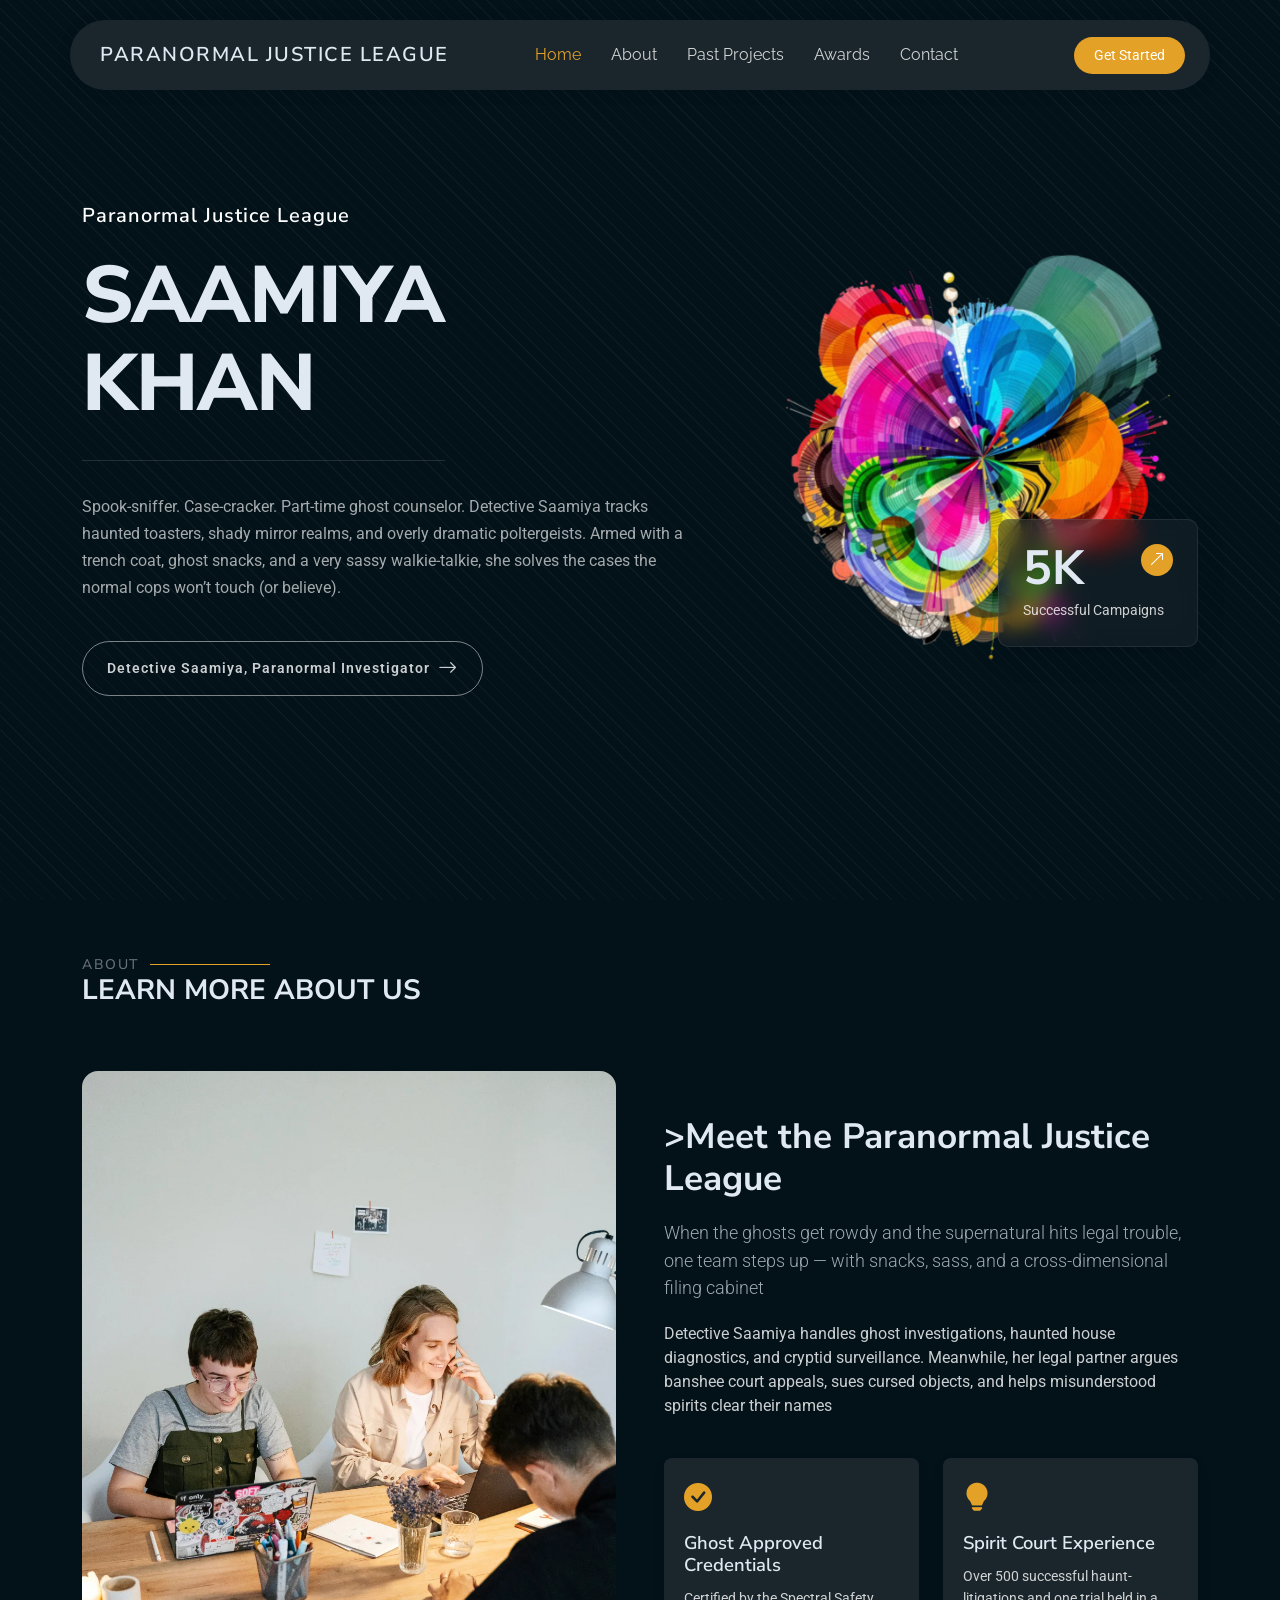
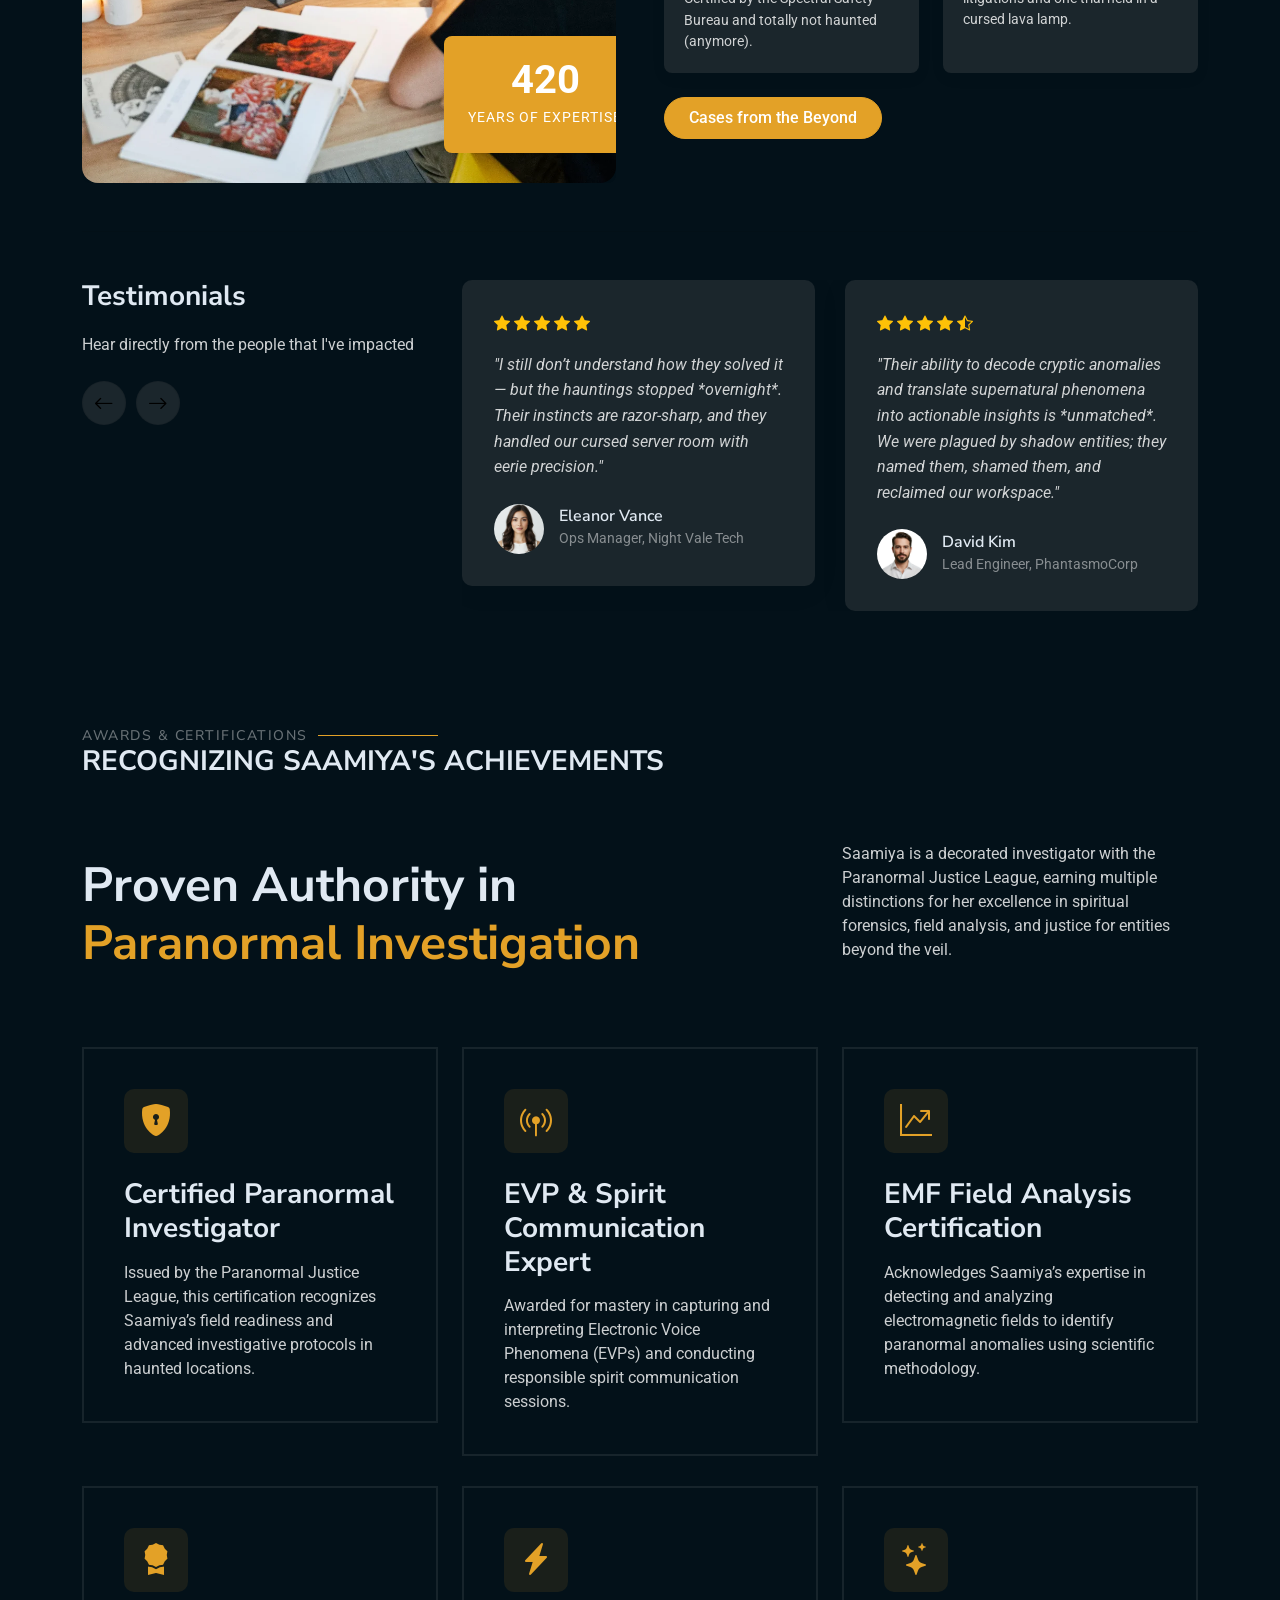
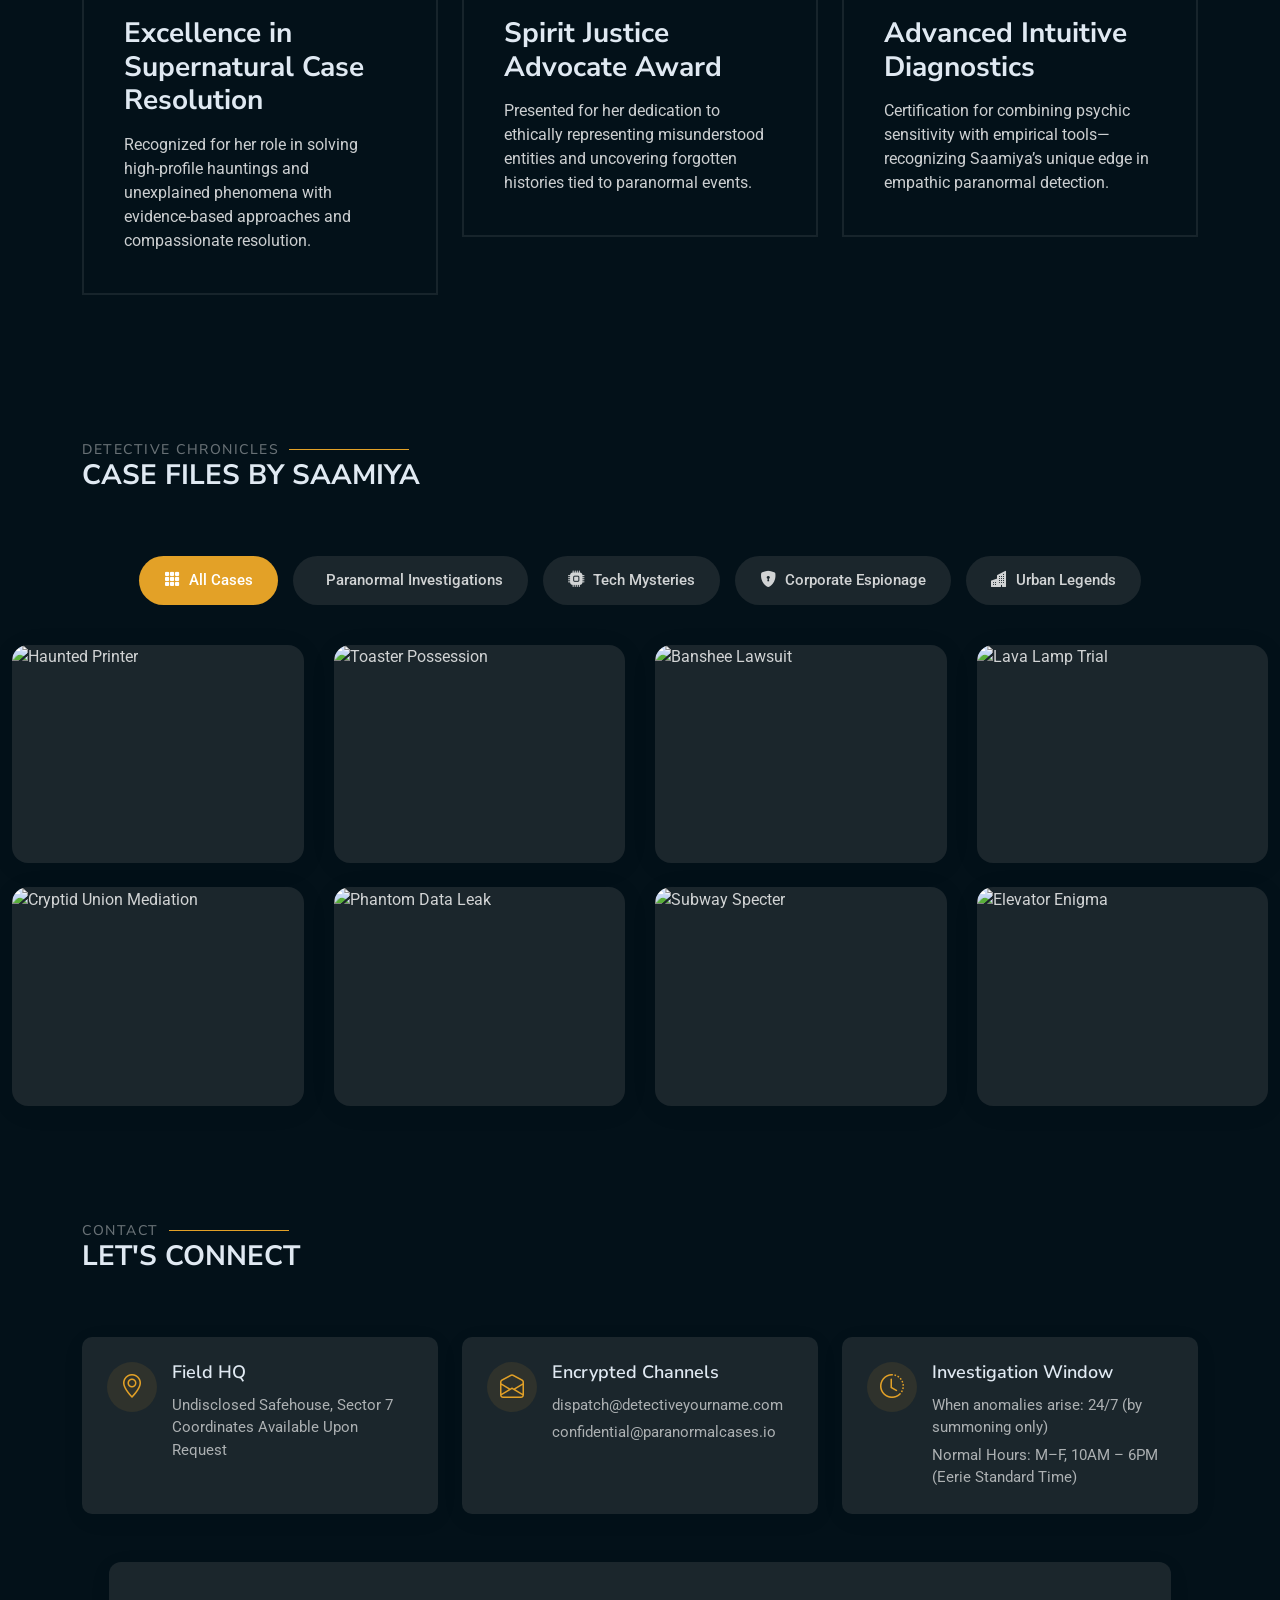
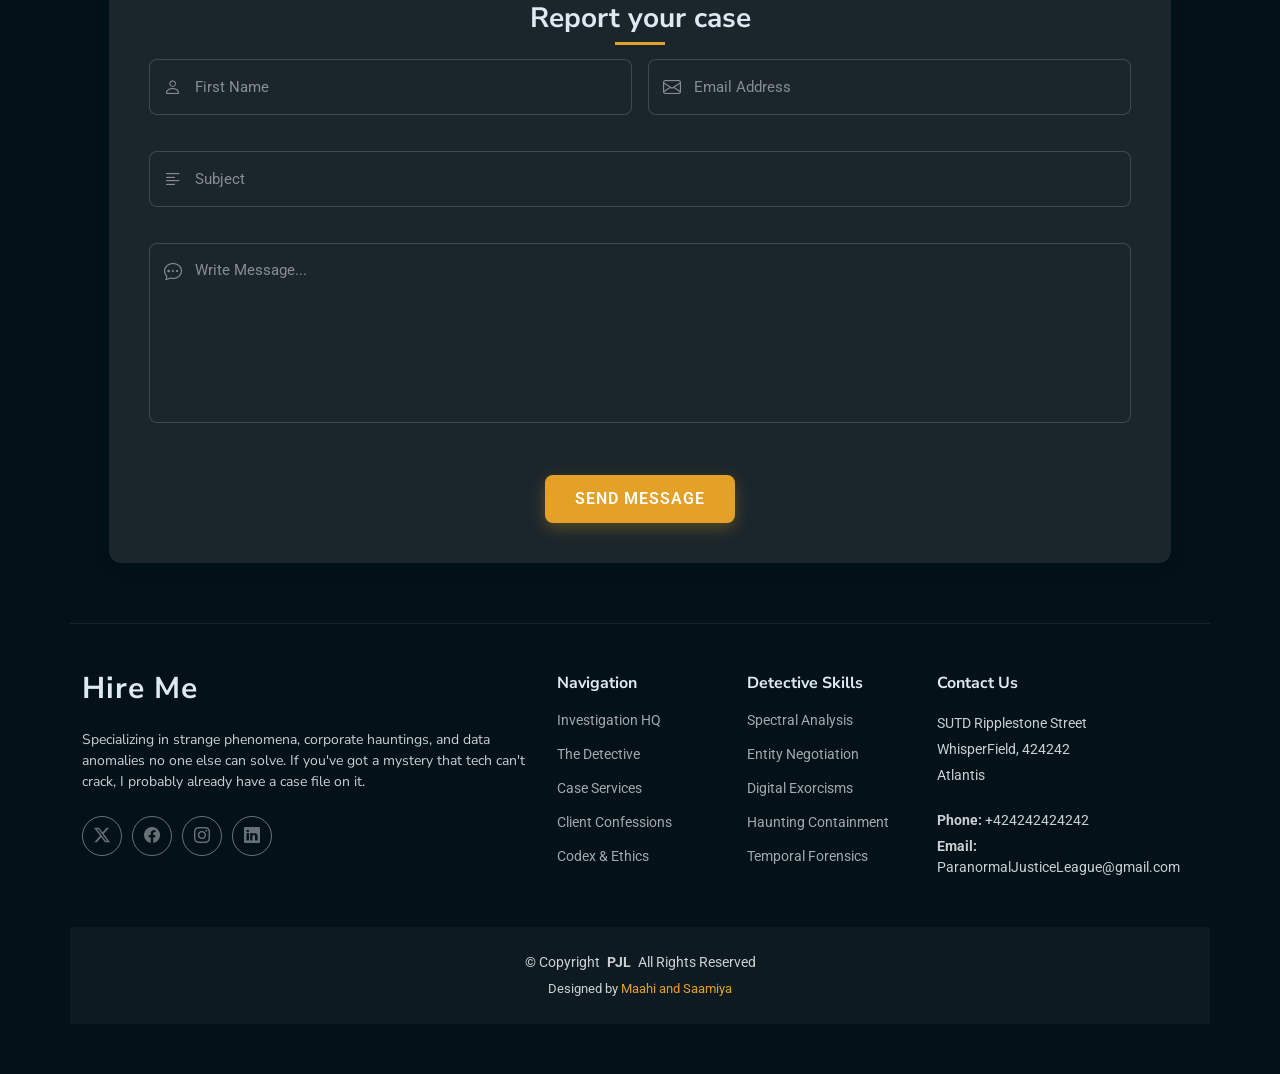
==== commit 76bb3769: "second last commit" ====
--- a/strategy/index.html
+++ b/strategy/index.html
@@ -4,7 +4,7 @@
 <head>
   <meta charset="utf-8">
   <meta content="width=device-width, initial-scale=1.0" name="viewport">
-  <title>Index - Strategy Bootstrap Template</title>
+  <title>Saamiya Khan's portfolio</title>
   <meta name="description" content="">
   <meta name="keywords" content="">
 
@@ -26,6 +26,7 @@
 
   <!-- Main CSS File -->
   <link href="assets/css/main.css" rel="stylesheet">
+  
 
   <!-- =======================================================
   * Template Name: Strategy
@@ -44,19 +45,19 @@
       <a href="index.html" class="logo d-flex align-items-center me-auto me-xl-0">
         <!-- Uncomment the line below if you also wish to use an image logo -->
         <!-- <img src="assets/img/logo.webp" alt=""> -->
-        <h1 class="sitename">Strategy</h1>
+        <h1 class="sitename">Paranormal Justice League</h1>
       </a>
 
       <nav id="navmenu" class="navmenu">
         <ul>
           <li><a href="#hero" class="active">Home</a></li>
           <li><a href="#about">About</a></li>
-          <li><a href="#services">Services</a></li>
-          <li><a href="#portfolio">Portfolio</a></li>
-          <li><a href="#team">Team</a></li>
-          <li class="dropdown"><a href="#"><span>Dropdown</span> <i class="bi bi-chevron-down toggle-dropdown"></i></a>
-            <ul>
-              <li><a href="#">Dropdown 1</a></li>
+          <li><a href="#portfolio">Past Projects</a></li>
+          <li><a href="#awards">Awards</a></li>
+          <!-- <li><a href="#team">Team</a></li> -->
+          <!-- <li class="dropdown"><a href="#"><span>Dropdown</span> <i class="bi bi-chevron-down toggle-dropdown"></i></a> -->
+            <!-- <ul> -->
+              <!-- <li><a href="#">Dropdown 1</a></li>
               <li class="dropdown"><a href="#"><span>Deep Dropdown</span> <i class="bi bi-chevron-down toggle-dropdown"></i></a>
                 <ul>
                   <li><a href="#">Deep Dropdown 1</a></li>
@@ -70,9 +71,9 @@
               <li><a href="#">Dropdown 3</a></li>
               <li><a href="#">Dropdown 4</a></li>
             </ul>
-          </li>
+          </li> -->
           <li><a href="#contact">Contact</a></li>
-        </ul>
+        <!-- </ul> -->
         <i class="mobile-nav-toggle d-xl-none bi bi-list"></i>
       </nav>
 
@@ -90,22 +91,22 @@
           <div class="col-lg-7 content-col" data-aos="fade-up">
             <div class="content">
               <div class="agency-name">
-                <h5>OUR AGENCY</h5>
+                <h5>Paranormal Justice League</h5>
               </div>
 
               <div class="main-heading">
-                <h1>CREATIVE <br>DESIGN</h1>
+                <h1>SAAMIYA <br>KHAN</h1>
               </div>
 
               <div class="divider"></div>
 
               <div class="description">
-                <p>Discover innovative strategies for impactful visual communication. We transform ideas into compelling realities, ensuring your brand stands out in a crowded marketplace. Our dedicated team leverages cutting-edge techniques to deliver exceptional results that resonate with your audience.</p>
+                <p>Spook-sniffer. Case-cracker. Part-time ghost counselor. Detective Saamiya tracks haunted toasters, shady mirror realms, and overly dramatic poltergeists. Armed with a trench coat, ghost snacks, and a very sassy walkie-talkie, she solves the cases the normal cops won’t touch (or believe).</p>
               </div>
 
               <div class="cta-button">
                 <a href="#services" class="btn">
-                  <span>EXPLORE SERVICES</span>
+                  <span>Detective Saamiya, Paranormal Investigator</span>
                   <i class="bi bi-arrow-right"></i>
                 </a>
               </div>
@@ -151,7 +152,7 @@
             <div class="about-image position-relative">
               <img src="assets/img/about/about-portrait-1.webp" class="img-fluid rounded-4 shadow-sm" alt="About Image" loading="lazy">
               <div class="experience-badge">
-                <span class="years">20+</span>
+                <span class="years">420</span>
                 <span class="text">Years of Expertise</span>
               </div>
             </div>
@@ -159,28 +160,28 @@
 
           <div class="col-lg-6 mt-4 mt-lg-0" data-aos="fade-left" data-aos-delay="300">
             <div class="about-content">
-              <h2>Elevating Business Performance Through Innovation</h2>
-              <p class="lead">We focus on crafting bespoke strategies that navigate complexity and deliver tangible results for our clients.</p>
-              <p>Through a blend of sophisticated analytics and creative problem-solving, we empower organizations to thrive in rapidly evolving markets.</p>
+              <h2>>Meet the Paranormal Justice League</h2>
+              <p class="lead">When the ghosts get rowdy and the supernatural hits legal trouble, one team steps up — with snacks, sass, and a cross-dimensional filing cabinet</p>
+              <p>Detective Saamiya handles ghost investigations, haunted house diagnostics, and cryptid surveillance. Meanwhile, her legal partner argues banshee court appeals, sues cursed objects, and helps misunderstood spirits clear their names</p>
 
               <div class="row g-4 mt-3">
                 <div class="col-md-6" data-aos="zoom-in" data-aos-delay="400">
                   <div class="feature-item">
                     <i class="bi bi-check-circle-fill"></i>
-                    <h5>Dedicated Team Support</h5>
-                    <p>Our highly skilled professionals are committed to providing personalized service and impactful solutions on every engagement.</p>
+                    <h5>Ghost Approved Credentials</h5>
+                    <p>Certified by the Spectral Safety Bureau and totally not haunted (anymore).</p>
                   </div>
                 </div>
                 <div class="col-md-6" data-aos="zoom-in" data-aos-delay="450">
                   <div class="feature-item">
                     <i class="bi bi-lightbulb-fill"></i>
-                    <h5>Forward-Thinking Approach</h5>
-                    <p>We embrace innovative methodologies to develop unique strategies that drive lasting success.</p>
-                  </div>
-                </div>
-              </div>
-
-              <a href="#" class="btn btn-primary mt-4">Explore Our Services</a>
+                    <h5>Spirit Court Experience</h5>
+                    <p>Over 500 successful haunt-litigations and one trial held in a cursed lava lamp.</p>
+                  </div>
+                </div>
+              </div>
+
+              <a href="#" class="btn btn-primary mt-4">Cases from the Beyond</a>
             </div>
           </div>
         </div>
@@ -189,8 +190,8 @@
           <div class="row">
             <div class="col-lg-4" data-aos="fade-right" data-aos-delay="200">
               <div class="testimonial-intro">
-                <h3>Our Clients Speak Highly</h3>
-                <p>Hear directly from those who have experienced the impact of our partnership and achieved their strategic goals.</p>
+                <h3>Testimonials</h3>
+                <p>Hear directly from the people that I've impacted</p>
                 <div class="swiper-nav-buttons mt-4">
                   <button class="slider-prev"><i class="bi bi-arrow-left"></i></button>
                   <button class="slider-next"><i class="bi bi-arrow-right"></i></button>
@@ -230,17 +231,17 @@
                         <i class="bi bi-star-fill"></i>
                         <i class="bi bi-star-fill"></i>
                       </div>
-                      <p>"Their strategic vision and unwavering commitment to results provided exceptional value. Our operational efficiency has signficantly improved."</p>
+                      <p>"I still don’t understand how they solved it — but the hauntings stopped *overnight*. Their instincts are razor-sharp, and they handled our cursed server room with eerie precision."</p>
                       <div class="client-info d-flex align-items-center mt-4">
                         <img src="assets/img/person/person-f-1.webp" class="client-img" alt="Client" loading="lazy">
                         <div>
                           <h6 class="mb-0">Eleanor Vance</h6>
-                          <span>Operations Manager</span>
+                          <span>Ops Manager, Night Vale Tech</span>
                         </div>
                       </div>
                     </div>
                   </div>
-
+                
                   <div class="swiper-slide">
                     <div class="testimonial-item">
                       <div class="rating mb-3">
@@ -250,17 +251,17 @@
                         <i class="bi bi-star-fill"></i>
                         <i class="bi bi-star-half"></i>
                       </div>
-                      <p>"Collaborating with their team was a revelation. Their innovative strategies guided us toward achieving our objectives with precision and speed."</p>
+                      <p>"Their ability to decode cryptic anomalies and translate supernatural phenomena into actionable insights is *unmatched*. We were plagued by shadow entities; they named them, shamed them, and reclaimed our workspace."</p>
                       <div class="client-info d-flex align-items-center mt-4">
                         <img src="assets/img/person/person-m-1.webp" class="client-img" alt="Client" loading="lazy">
                         <div>
                           <h6 class="mb-0">David Kim</h6>
-                          <span>Product Lead</span>
+                          <span>Lead Engineer, PhantasmoCorp</span>
                         </div>
                       </div>
                     </div>
                   </div>
-
+                
                   <div class="swiper-slide">
                     <div class="testimonial-item">
                       <div class="rating mb-3">
@@ -270,17 +271,17 @@
                         <i class="bi bi-star-fill"></i>
                         <i class="bi bi-star-fill"></i>
                       </div>
-                      <p>"The depth of knowledge and unwavering dedication they bring to every project is exceptional. They've become an essential ally in driving our expansion."</p>
+                      <p>"They handled our multidimensional anomaly with calm, professionalism, and surprisingly good humor. Their case notes alone could be a sacred text. We’ll never call anyone else."</p>
                       <div class="client-info d-flex align-items-center mt-4">
                         <img src="assets/img/person/person-f-2.webp" class="client-img" alt="Client" loading="lazy">
                         <div>
                           <h6 class="mb-0">Isabella Diaz</h6>
-                          <span>Research Analyst</span>
+                          <span>Research Analyst, Quantum Wards Institute</span>
                         </div>
                       </div>
                     </div>
                   </div>
-
+                
                   <div class="swiper-slide">
                     <div class="testimonial-item">
                       <div class="rating mb-3">
@@ -290,16 +291,20 @@
                         <i class="bi bi-star-fill"></i>
                         <i class="bi bi-star-half"></i>
                       </div>
-                      <p>"Their dedication to delivering superior solutions and their meticulous attention to detail have profoundly impacted our corporate growth trajectory."</p>
+                      <p>"Their work isn’t just investigation — it’s *art*. They found the pattern behind our ghostly interference and helped us build a psychic firewall. We’ve seen 300% fewer interdimensional glitches since."</p>
                       <div class="client-info d-flex align-items-center mt-4">
                         <img src="assets/img/person/person-f-3.webp" class="client-img" alt="Client" loading="lazy">
                         <div>
                           <h6 class="mb-0">Olivia Chen</h6>
-                          <span>Development Strategist</span>
+                          <span>Strategic Lead, Aether Defense Ltd.</span>
                         </div>
                       </div>
                     </div>
                   </div>
+                </div>
+                
+                    </div>
+                  </div>
 
                 </div>
               </div>
@@ -311,977 +316,299 @@
 
     </section><!-- /About Section -->
 
-    <!-- Services Section -->
-    <section id="services" class="services section">
-
-      <!-- Section Title -->
-      <div class="container section-title" data-aos="fade-up">
-        <h2>Services</h2>
-        <div><span>Check Our</span> <span class="description-title">Services</span></div>
-      </div><!-- End Section Title -->
-
-      <div class="container" data-aos="fade-up" data-aos-delay="100">
-
-        <div class="service-header">
-          <div class="row align-items-center">
-            <div class="col-lg-8 col-md-12">
-              <div class="service-intro">
-                <h2 class="service-heading">
-                  <div>Innovative business</div>
-                  <div><span>performance solutions</span></div>
-                </h2>
-              </div>
-            </div>
-            <div class="col-lg-4 col-md-12">
-              <div class="service-summary">
-                <p>
-                  We integrate forward-thinking strategies, creative approaches, and state-of-the-art technologies to deliver exceptional customer experiences that drive growth and engage target markets.
-                </p>
-                <a href="services.html" class="service-btn">
-                  View All Services
-                  <i class="bi bi-arrow-right"></i>
-                </a>
-              </div>
-            </div>
-          </div>
-        </div>
-
-        <div class="row justify-content-center">
-          <div class="col-lg-4 col-md-6" data-aos="fade-up" data-aos-delay="100">
-            <div class="service-card position-relative z-1">
-              <div class="service-icon">
-                <i class="bi bi-palette"></i>
-              </div>
-              <a href="service-details.html" class="card-action d-flex align-items-center justify-content-center rounded-circle">
-                <i class="bi bi-arrow-up-right"></i>
-              </a>
-              <h3>
-                <a href="service-details.html">
-                  Creative <span>branding</span>
-                </a>
-              </h3>
-              <p>
-                Nulla facilisi. Maecenas eget magna neque. Suspendisse potenti. Curabitur eleifend nisi non magna vulputate, vel condimentum libero tempus. Proin consectetur feugiat diam.
-              </p>
-            </div>
-          </div>
-          <div class="col-lg-4 col-md-6" data-aos="fade-up" data-aos-delay="200">
-            <div class="service-card position-relative z-1">
-              <div class="service-icon">
-                <i class="bi bi-gem"></i>
-              </div>
-              <a href="service-details.html" class="card-action d-flex align-items-center justify-content-center rounded-circle">
-                <i class="bi bi-arrow-up-right"></i>
-              </a>
-              <h3>
-                <a href="service-details.html">
-                  Design <span>systems</span>
-                </a>
-              </h3>
-              <p>
-                Praesent euismod varius tellus, vel bibendum nunc interdum at. Donec vehicula diam vel metus venenatis convallis. Aliquam erat volutpat. Etiam viverra magna sit amet.
-              </p>
-            </div>
-          </div>
-          <div class="col-lg-4 col-md-6" data-aos="fade-up" data-aos-delay="300">
-            <div class="service-card position-relative z-1">
-              <div class="service-icon">
-                <i class="bi bi-megaphone"></i>
-              </div>
-              <a href="service-details.html" class="card-action d-flex align-items-center justify-content-center rounded-circle">
-                <i class="bi bi-arrow-up-right"></i>
-              </a>
-              <h3>
-                <a href="service-details.html">
-                  Marketing <span>strategies</span>
-                </a>
-              </h3>
-              <p>
-                Vivamus tempor velit id magna dictum, sed fermentum nisi faucibus. Integer nec pretium sapien. Fusce tincidunt ligula et purus consequat, ac pellentesque nulla eleifend.
-              </p>
-            </div>
-          </div>
-          <div class="col-lg-4 col-md-6" data-aos="fade-up" data-aos-delay="100">
-            <div class="service-card position-relative z-1">
-              <div class="service-icon">
-                <i class="bi bi-code-slash"></i>
-              </div>
-              <a href="service-details.html" class="card-action d-flex align-items-center justify-content-center rounded-circle">
-                <i class="bi bi-arrow-up-right"></i>
-              </a>
-              <h3>
-                <a href="service-details.html">
-                  Digital <span>platforms</span>
-                </a>
-              </h3>
-              <p>
-                Cras fermentum odio eu feugiat malesuada. Vestibulum ante ipsum primis in faucibus orci luctus et accumsan cursus. Morbi placerat nulla vel nunc viverra accumsan.
-              </p>
-            </div>
-          </div>
-          <div class="col-lg-4 col-md-6" data-aos="fade-up" data-aos-delay="200">
-            <div class="service-card position-relative z-1">
-              <div class="service-icon">
-                <i class="bi bi-graph-up"></i>
-              </div>
-              <a href="service-details.html" class="card-action d-flex align-items-center justify-content-center rounded-circle">
-                <i class="bi bi-arrow-up-right"></i>
-              </a>
-              <h3>
-                <a href="service-details.html">
-                  Growth <span>acceleration</span>
-                </a>
-              </h3>
-              <p>
-                Aenean vel augue vel nisi bibendum posuere. Phasellus in lacus quis urna sodales dignissim. Duis aliquam libero eget risus facilisis. Quisque eget libero vel nisl fringilla.
-              </p>
-            </div>
-          </div>
-          <div class="col-lg-4 col-md-6" data-aos="fade-up" data-aos-delay="300">
-            <div class="service-card position-relative z-1">
-              <div class="service-icon">
-                <i class="bi bi-camera-video"></i>
-              </div>
-              <a href="service-details.html" class="card-action d-flex align-items-center justify-content-center rounded-circle">
-                <i class="bi bi-arrow-up-right"></i>
-              </a>
-              <h3>
-                <a href="service-details.html">
-                  Media <span>solutions</span>
-                </a>
-              </h3>
-              <p>
-                Etiam efficitur lacus in diam finibus, nec ultrices est sagittis. Maecenas elementum magna sed risus faucibus, nec commodo purus facilisis. Vestibulum accumsan magna.
-              </p>
-            </div>
-          </div>
-        </div>
-
-      </div>
-
-    </section><!-- /Services Section -->
-
-    <!-- Steps Section -->
-    <section id="steps" class="steps section">
-
-      <!-- Section Title -->
-      <div class="container section-title" data-aos="fade-up">
-        <h2>Steps</h2>
-        <div><span>How we</span> <span class="description-title">Work</span></div>
-      </div><!-- End Section Title -->
-
-      <div class="container" data-aos="fade-up" data-aos-delay="100">
-
-        <div class="steps-wrapper">
-
-          <div class="step-item" data-aos="fade-right" data-aos-delay="200">
-            <div class="step-content">
-              <div class="step-icon">
-                <i class="bi bi-lightbulb"></i>
-              </div>
-              <div class="step-info">
-                <span class="step-number">Step 01</span>
-                <h3>Initial Consultation</h3>
-                <p>Conducting thorough discovery sessions to understand your business requirements and objectives. Our expert team analyzes your needs to create a customized approach.</p>
-              </div>
-            </div>
-          </div><!-- End Step Item -->
-
-          <div class="step-item" data-aos="fade-left" data-aos-delay="300">
-            <div class="step-content">
-              <div class="step-icon">
-                <i class="bi bi-gear"></i>
-              </div>
-              <div class="step-info">
-                <span class="step-number">Step 02</span>
-                <h3>Planning &amp; Strategy</h3>
-                <p>Developing comprehensive strategies and detailed project plans based on the initial consultation. We create actionable roadmaps with clear milestones and deliverables.</p>
-              </div>
-            </div>
-          </div><!-- End Step Item -->
-
-          <div class="step-item" data-aos="fade-right" data-aos-delay="400">
-            <div class="step-content">
-              <div class="step-icon">
-                <i class="bi bi-bar-chart"></i>
-              </div>
-              <div class="step-info">
-                <span class="step-number">Step 03</span>
-                <h3>Development Phase</h3>
-                <p>Executing the planned strategies with precision and agility. Our team implements solutions while maintaining constant communication and progress updates.</p>
-              </div>
-            </div>
-          </div><!-- End Step Item -->
-
-          <div class="step-item" data-aos="fade-left" data-aos-delay="500">
-            <div class="step-content">
-              <div class="step-icon">
-                <i class="bi bi-check2-circle"></i>
-              </div>
-              <div class="step-info">
-                <span class="step-number">Step 04</span>
-                <h3>Launch &amp; Support</h3>
-                <p>Ensuring smooth deployment and providing ongoing support for implemented solutions. We monitor performance and make necessary adjustments for optimal results.</p>
-              </div>
-            </div>
-          </div><!-- End Step Item -->
-
-        </div>
-
-      </div>
-
-    </section><!-- /Steps Section -->
-
-    <!-- Call To Action Section -->
-    <section id="call-to-action" class="call-to-action section">
-
-      <div class="container" data-aos="fade-up" data-aos-delay="100">
-
-        <div class="advertise-1 d-flex flex-column flex-lg-row gap-4 align-items-center position-relative">
-
-          <div class="content-left flex-grow-1" data-aos="fade-right" data-aos-delay="200">
-            <span class="badge text-uppercase mb-2">Don't Miss!</span>
-            <h2>Revolutionize Your Digital Experience Today</h2>
-            <p class="my-4">Strategia accelerates your business growth through innovative solutions and cutting-edge technology. Join thousands of satisfied customers who have transformed their operations.</p>
-
-            <div class="features d-flex flex-wrap gap-3 mb-4">
-              <div class="feature-item">
-                <i class="bi bi-check-circle-fill"></i>
-                <span>Premium Support</span>
-              </div>
-              <div class="feature-item">
-                <i class="bi bi-check-circle-fill"></i>
-                <span>Cloud Integration</span>
-              </div>
-              <div class="feature-item">
-                <i class="bi bi-check-circle-fill"></i>
-                <span>Real-time Analytics</span>
-              </div>
-            </div>
-
-            <div class="cta-buttons d-flex flex-wrap gap-3">
-              <a href="#" class="btn btn-primary">Start Free Trial</a>
-              <a href="#" class="btn btn-outline">Learn More</a>
-            </div>
-          </div>
-
-          <div class="content-right position-relative" data-aos="fade-left" data-aos-delay="300">
-            <img src="assets/img/misc/misc-1.webp" alt="Digital Platform" class="img-fluid rounded-4">
-            <div class="floating-card">
-              <div class="card-icon">
-                <i class="bi bi-graph-up-arrow"></i>
-              </div>
-              <div class="card-content">
-                <span class="stats-number">245%</span>
-                <span class="stats-text">Growth Rate</span>
-              </div>
-            </div>
-          </div>
-
-          <div class="decoration">
-            <div class="circle-1"></div>
-            <div class="circle-2"></div>
-          </div>
-
-        </div>
-
-      </div>
-
-    </section><!-- /Call To Action Section -->
-
-    <!-- Testimonials Section -->
-    <section id="testimonials" class="testimonials section light-background">
-
-      <!-- Section Title -->
-      <div class="container section-title" data-aos="fade-up">
-        <h2>Testimonials</h2>
-        <div><span>Check Our</span> <span class="description-title">Testimonials</span></div>
-      </div><!-- End Section Title -->
-
-      <div class="container" data-aos="fade-up" data-aos-delay="100">
-
-        <div class="testimonials-slider swiper init-swiper">
-          <script type="application/json" class="swiper-config">
-            {
-              "slidesPerView": 1,
-              "loop": true,
-              "speed": 600,
-              "autoplay": {
-                "delay": 5000
-              },
-              "navigation": {
-                "nextEl": ".swiper-button-next",
-                "prevEl": ".swiper-button-prev"
-              }
-            }
-          </script>
-
-          <div class="swiper-wrapper">
-
-            <div class="swiper-slide">
-              <div class="testimonial-item">
-                <div class="row">
-                  <div class="col-lg-8">
-                    <h2>Sed ut perspiciatis unde omnis</h2>
-                    <p>
-                      Proin iaculis purus consequat sem cure digni ssim donec porttitora entum suscipit rhoncus. Accusantium quam, ultricies eget id, aliquam eget nibh et. Maecen aliquam, risus at semper.
-                    </p>
-                    <p>
-                      Beatae magnam dolore quia ipsum. Voluptatem totam et qui dolore dignissimos. Amet quia sapiente laudantium nihil illo et assumenda sit cupiditate. Nam perspiciatis perferendis minus consequatur. Enim ut eos quo.
-                    </p>
-                    <div class="profile d-flex align-items-center">
-                      <img src="assets/img/person/person-m-7.webp" class="profile-img" alt="">
-                      <div class="profile-info">
-                        <h3>Saul Goodman</h3>
-                        <span>Client</span>
-                      </div>
-                    </div>
-                  </div>
-                  <div class="col-lg-4 d-none d-lg-block">
-                    <div class="featured-img-wrapper">
-                      <img src="assets/img/person/person-m-7.webp" class="featured-img" alt="">
-                    </div>
-                  </div>
-                </div>
-              </div>
-            </div><!-- End Testimonial Item -->
-
-            <div class="swiper-slide">
-              <div class="testimonial-item">
-                <div class="row">
-                  <div class="col-lg-8">
-                    <h2>Nemo enim ipsam voluptatem</h2>
-                    <p>
-                      Export tempor illum tamen malis malis eram quae irure esse labore quem cillum quid cillum eram malis quorum velit fore eram velit sunt aliqua noster fugiat irure amet legam anim culpa.
-                    </p>
-                    <p>
-                      Dolorem excepturi esse qui amet maxime quibusdam aut repellendus voluptatum. Corrupti enim a repellat cumque est laborum fuga consequuntur. Dolorem nostrum deleniti quas voluptatem iure dolorum rerum. Repudiandae doloribus ut repellat harum vero aut. Modi aut velit aperiam aspernatur odit ut vitae.
-                    </p>
-                    <div class="profile d-flex align-items-center">
-                      <img src="assets/img/person/person-f-8.webp" class="profile-img" alt="">
-                      <div class="profile-info">
-                        <h3>Sara Wilsson</h3>
-                        <span>Designer</span>
-                      </div>
-                    </div>
-                  </div>
-                  <div class="col-lg-4 d-none d-lg-block">
-                    <div class="featured-img-wrapper">
-                      <img src="assets/img/person/person-f-8.webp" class="featured-img" alt="">
-                    </div>
-                  </div>
-                </div>
-              </div>
-            </div><!-- End Testimonial Item -->
-
-            <div class="swiper-slide">
-              <div class="testimonial-item">
-                <div class="row">
-                  <div class="col-lg-8">
-                    <h2>
-                      Labore nostrum eos impedit
-                    </h2>
-                    <p>
-                      Fugiat enim eram quae cillum dolore dolor amet nulla culpa multos export minim fugiat minim velit minim dolor enim duis veniam ipsum anim magna sunt elit fore quem dolore labore illum veniam.
-                    </p>
-                    <p>
-                      Itaque ut explicabo vero occaecati est quam rerum sed. Numquam tempora aut aut quaerat quia illum. Nobis quia autem odit ipsam numquam. Doloribus sit sint corporis eius totam fuga. Hic nostrum suscipit corrupti nam expedita adipisci aut optio.
-                    </p>
-                    <div class="profile d-flex align-items-center">
-                      <img src="assets/img/person/person-m-9.webp" class="profile-img" alt="">
-                      <div class="profile-info">
-                        <h3>Matt Brandon</h3>
-                        <span>Freelancer</span>
-                      </div>
-                    </div>
-                  </div>
-                  <div class="col-lg-4 d-none d-lg-block">
-                    <div class="featured-img-wrapper">
-                      <img src="assets/img/person/person-m-9.webp" class="featured-img" alt="">
-                    </div>
-                  </div>
-                </div>
-              </div>
-            </div><!-- End Testimonial Item -->
-
-            <div class="swiper-slide">
-              <div class="testimonial-item">
-                <div class="row">
-                  <div class="col-lg-8">
-                    <h2>Impedit dolor facilis nulla</h2>
-                    <p>
-                      Enim nisi quem export duis labore cillum quae magna enim sint quorum nulla quem veniam duis minim tempor labore quem eram duis noster aute amet eram fore quis sint minim.
-                    </p>
-                    <p>
-                      Omnis aspernatur accusantium qui delectus praesentium repellendus. Facilis sint odio aspernatur voluptas commodi qui qui qui pariatur. Corrupti deleniti itaque quaerat ipsum deleniti culpa tempora tempore. Et consequatur exercitationem hic aspernatur nobis est voluptatibus architecto laborum.
-                    </p>
-                    <div class="profile d-flex align-items-center">
-                      <img src="assets/img/person/person-f-10.webp" class="profile-img" alt="">
-                      <div class="profile-info">
-                        <h3>Jena Karlis</h3>
-                        <span>Store Owner</span>
-                      </div>
-                    </div>
-                  </div>
-                  <div class="col-lg-4 d-none d-lg-block">
-                    <div class="featured-img-wrapper">
-                      <img src="assets/img/person/person-f-10.webp" class="featured-img" alt="">
-                    </div>
-                  </div>
-                </div>
-              </div>
-            </div><!-- End Testimonial Item -->
-
-          </div>
-
-          <div class="swiper-navigation w-100 d-flex align-items-center justify-content-center">
-            <div class="swiper-button-prev"></div>
-            <div class="swiper-button-next"></div>
-          </div>
-
-        </div>
-
-      </div>
-
-    </section><!-- /Testimonials Section -->
-
-    <!-- Portfolio Section -->
-    <section id="portfolio" class="portfolio section">
-
-      <!-- Section Title -->
-      <div class="container section-title" data-aos="fade-up">
-        <h2>Portfolio</h2>
-        <div><span>Check Our</span> <span class="description-title">Portfolio</span></div>
-      </div><!-- End Section Title -->
-
-      <div class="container-fluid" data-aos="fade-up" data-aos-delay="100">
-
-        <div class="isotope-layout" data-default-filter="*" data-layout="masonry" data-sort="original-order">
-
-          <ul class="portfolio-filters isotope-filters" data-aos="fade-up" data-aos-delay="200">
-            <li data-filter="*" class="filter-active">
-              <i class="bi bi-grid-3x3"></i> All Projects
-            </li>
-            <li data-filter=".filter-ui">
-              <i class="bi bi-phone"></i> UI/UX
-            </li>
-            <li data-filter=".filter-development">
-              <i class="bi bi-code-slash"></i> Development
-            </li>
-            <li data-filter=".filter-photography">
-              <i class="bi bi-camera"></i> Photography
-            </li>
-            <li data-filter=".filter-marketing">
-              <i class="bi bi-graph-up"></i> Marketing
-            </li>
-          </ul>
-
-          <div class="row g-4 isotope-container" data-aos="fade-up" data-aos-delay="300">
-
-            <div class="col-xl-3 col-lg-4 col-md-6 portfolio-item isotope-item filter-ui">
-              <article class="portfolio-entry">
-                <figure class="entry-image">
-                  <img src="assets/img/portfolio/portfolio-1.webp" class="img-fluid" alt="" loading="lazy">
-                  <div class="entry-overlay">
-                    <div class="overlay-content">
-                      <div class="entry-meta">UI/UX Design</div>
-                      <h3 class="entry-title">Mobile Banking App</h3>
-                      <div class="entry-links">
-                        <a href="assets/img/portfolio/portfolio-1.webp" class="glightbox" data-gallery="portfolio-gallery-ui" data-glightbox="title: Mobile Banking App; description: Praesent commodo cursus magna, vel scelerisque nisl consectetur.">
-                          <i class="bi bi-arrows-angle-expand"></i>
-                        </a>
-                        <a href="portfolio-details.html">
-                          <i class="bi bi-arrow-right"></i>
-                        </a>
-                      </div>
-                    </div>
-                  </div>
-                </figure>
-              </article>
-            </div><!-- End Portfolio Item -->
-
-            <div class="col-xl-3 col-lg-4 col-md-6 portfolio-item isotope-item filter-development">
-              <article class="portfolio-entry">
-                <figure class="entry-image">
-                  <img src="assets/img/portfolio/portfolio-10.webp" class="img-fluid" alt="" loading="lazy">
-                  <div class="entry-overlay">
-                    <div class="overlay-content">
-                      <div class="entry-meta">Development</div>
-                      <h3 class="entry-title">E-Learning Platform</h3>
-                      <div class="entry-links">
-                        <a href="assets/img/portfolio/portfolio-10.webp" class="glightbox" data-gallery="portfolio-gallery-development" data-glightbox="title: E-Learning Platform; description: Nulla vitae elit libero, a pharetra augue mollis interdum.">
-                          <i class="bi bi-arrows-angle-expand"></i>
-                        </a>
-                        <a href="portfolio-details.html">
-                          <i class="bi bi-arrow-right"></i>
-                        </a>
-                      </div>
-                    </div>
-                  </div>
-                </figure>
-              </article>
-            </div><!-- End Portfolio Item -->
-
-            <div class="col-xl-3 col-lg-4 col-md-6 portfolio-item isotope-item filter-photography">
-              <article class="portfolio-entry">
-                <figure class="entry-image">
-                  <img src="assets/img/portfolio/portfolio-7.webp" class="img-fluid" alt="" loading="lazy">
-                  <div class="entry-overlay">
-                    <div class="overlay-content">
-                      <div class="entry-meta">Photography</div>
-                      <h3 class="entry-title">Urban Architecture</h3>
-                      <div class="entry-links">
-                        <a href="assets/img/portfolio/portfolio-7.webp" class="glightbox" data-gallery="portfolio-gallery-photography" data-glightbox="title: Urban Architecture; description: Sed ut perspiciatis unde omnis iste natus error sit voluptatem.">
-                          <i class="bi bi-arrows-angle-expand"></i>
-                        </a>
-                        <a href="portfolio-details.html">
-                          <i class="bi bi-arrow-right"></i>
-                        </a>
-                      </div>
-                    </div>
-                  </div>
-                </figure>
-              </article>
-            </div><!-- End Portfolio Item -->
-
-            <div class="col-xl-3 col-lg-4 col-md-6 portfolio-item isotope-item filter-marketing">
-              <article class="portfolio-entry">
-                <figure class="entry-image">
-                  <img src="assets/img/portfolio/portfolio-4.webp" class="img-fluid" alt="" loading="lazy">
-                  <div class="entry-overlay">
-                    <div class="overlay-content">
-                      <div class="entry-meta">Marketing</div>
-                      <h3 class="entry-title">Social Media Campaign</h3>
-                      <div class="entry-links">
-                        <a href="assets/img/portfolio/portfolio-4.webp" class="glightbox" data-gallery="portfolio-gallery-marketing" data-glightbox="title: Social Media Campaign; description: Quis autem vel eum iure reprehenderit qui in ea voluptate.">
-                          <i class="bi bi-arrows-angle-expand"></i>
-                        </a>
-                        <a href="portfolio-details.html">
-                          <i class="bi bi-arrow-right"></i>
-                        </a>
-                      </div>
-                    </div>
-                  </div>
-                </figure>
-              </article>
-            </div><!-- End Portfolio Item -->
-
-            <div class="col-xl-3 col-lg-4 col-md-6 portfolio-item isotope-item filter-ui">
-              <article class="portfolio-entry">
-                <figure class="entry-image">
-                  <img src="assets/img/portfolio/portfolio-2.webp" class="img-fluid" alt="" loading="lazy">
-                  <div class="entry-overlay">
-                    <div class="overlay-content">
-                      <div class="entry-meta">UI/UX Design</div>
-                      <h3 class="entry-title">Smart Home Interface</h3>
-                      <div class="entry-links">
-                        <a href="assets/img/portfolio/portfolio-2.webp" class="glightbox" data-gallery="portfolio-gallery-ui" data-glightbox="title: Smart Home Interface; description: At vero eos et accusamus et iusto odio dignissimos ducimus.">
-                          <i class="bi bi-arrows-angle-expand"></i>
-                        </a>
-                        <a href="portfolio-details.html">
-                          <i class="bi bi-arrow-right"></i>
-                        </a>
-                      </div>
-                    </div>
-                  </div>
-                </figure>
-              </article>
-            </div><!-- End Portfolio Item -->
-
-            <div class="col-xl-3 col-lg-4 col-md-6 portfolio-item isotope-item filter-development">
-              <article class="portfolio-entry">
-                <figure class="entry-image">
-                  <img src="assets/img/portfolio/portfolio-11.webp" class="img-fluid" alt="" loading="lazy">
-                  <div class="entry-overlay">
-                    <div class="overlay-content">
-                      <div class="entry-meta">Development</div>
-                      <h3 class="entry-title">Cloud Management System</h3>
-                      <div class="entry-links">
-                        <a href="assets/img/portfolio/portfolio-11.webp" class="glightbox" data-gallery="portfolio-gallery-development" data-glightbox="title: Cloud Management System; description: Temporibus autem quibusdam et aut officiis debitis.">
-                          <i class="bi bi-arrows-angle-expand"></i>
-                        </a>
-                        <a href="portfolio-details.html">
-                          <i class="bi bi-arrow-right"></i>
-                        </a>
-                      </div>
-                    </div>
-                  </div>
-                </figure>
-              </article>
-            </div><!-- End Portfolio Item -->
-
-            <div class="col-xl-3 col-lg-4 col-md-6 portfolio-item isotope-item filter-photography">
-              <article class="portfolio-entry">
-                <figure class="entry-image">
-                  <img src="assets/img/portfolio/portfolio-8.webp" class="img-fluid" alt="" loading="lazy">
-                  <div class="entry-overlay">
-                    <div class="overlay-content">
-                      <div class="entry-meta">Photography</div>
-                      <h3 class="entry-title">Nature Collection</h3>
-                      <div class="entry-links">
-                        <a href="assets/img/portfolio/portfolio-8.webp" class="glightbox" data-gallery="portfolio-gallery-photography" data-glightbox="title: Nature Collection; description: Integer posuere erat a ante venenatis dapibus posuere velit aliquet.">
-                          <i class="bi bi-arrows-angle-expand"></i>
-                        </a>
-                        <a href="portfolio-details.html">
-                          <i class="bi bi-arrow-right"></i>
-                        </a>
-                      </div>
-                    </div>
-                  </div>
-                </figure>
-              </article>
-            </div><!-- End Portfolio Item -->
-
-            <div class="col-xl-3 col-lg-4 col-md-6 portfolio-item isotope-item filter-marketing">
-              <article class="portfolio-entry">
-                <figure class="entry-image">
-                  <img src="assets/img/portfolio/portfolio-5.webp" class="img-fluid" alt="" loading="lazy">
-                  <div class="entry-overlay">
-                    <div class="overlay-content">
-                      <div class="entry-meta">Marketing</div>
-                      <h3 class="entry-title">Brand Strategy</h3>
-                      <div class="entry-links">
-                        <a href="assets/img/portfolio/portfolio-5.webp" class="glightbox" data-gallery="portfolio-gallery-marketing" data-glightbox="title: Brand Strategy; description: Fusce dapibus, tellus ac cursus commodo, tortor mauris condimentum.">
-                          <i class="bi bi-arrows-angle-expand"></i>
-                        </a>
-                        <a href="portfolio-details.html">
-                          <i class="bi bi-arrow-right"></i>
-                        </a>
-                      </div>
-                    </div>
-                  </div>
-                </figure>
-              </article>
-            </div><!-- End Portfolio Item -->
-
-          </div><!-- End Portfolio Container -->
-
-        </div>
-
-      </div>
-
-    </section><!-- /Portfolio Section -->
-
-    <!-- Team Section -->
-    <section id="team" class="team section light-background">
-
-      <!-- Section Title -->
-      <div class="container section-title" data-aos="fade-up">
-        <h2>Team</h2>
-        <div><span>Check Our</span> <span class="description-title">Team</span></div>
-      </div><!-- End Section Title -->
-
-      <div class="container" data-aos="fade-up" data-aos-delay="100">
-
-        <div class="row gy-4">
-
-          <div class="col-lg-6" data-aos="fade-up" data-aos-delay="100">
-            <div class="team-member d-flex">
-              <div class="member-img">
-                <img src="assets/img/person/person-m-7.webp" class="img-fluid" alt="" loading="lazy">
-              </div>
-              <div class="member-info flex-grow-1">
-                <h4>Walter White</h4>
-                <span>Chief Executive Officer</span>
-                <p>Aliquam iure quaerat voluptatem praesentium possimus unde laudantium vel dolorum distinctio dire flow</p>
-                <div class="social">
-                  <a href=""><i class="bi bi-facebook"></i></a>
-                  <a href=""><i class="bi bi-twitter-x"></i></a>
-                  <a href=""><i class="bi bi-linkedin"></i></a>
-                  <a href=""><i class="bi bi-youtube"></i></a>
-                </div>
-              </div>
-            </div>
-          </div><!-- End Team Member -->
-
-          <div class="col-lg-6" data-aos="fade-up" data-aos-delay="200">
-            <div class="team-member d-flex">
-              <div class="member-img">
-                <img src="assets/img/person/person-f-8.webp" class="img-fluid" alt="" loading="lazy">
-              </div>
-              <div class="member-info flex-grow-1">
-                <h4>Sarah Jhonson</h4>
-                <span>Product Manager</span>
-                <p>Labore ipsam sit consequatur exercitationem rerum laboriosam laudantium aut quod dolores exercitationem ut</p>
-                <div class="social">
-                  <a href=""><i class="bi bi-facebook"></i></a>
-                  <a href=""><i class="bi bi-twitter-x"></i></a>
-                  <a href=""><i class="bi bi-linkedin"></i></a>
-                  <a href=""><i class="bi bi-youtube"></i></a>
-                </div>
-              </div>
-            </div>
-          </div><!-- End Team Member -->
-
-          <div class="col-lg-6" data-aos="fade-up" data-aos-delay="300">
-            <div class="team-member d-flex">
-              <div class="member-img">
-                <img src="assets/img/person/person-m-6.webp" class="img-fluid" alt="" loading="lazy">
-              </div>
-              <div class="member-info flex-grow-1">
-                <h4>William Anderson</h4>
-                <span>CTO</span>
-                <p>Illum minima ea autem doloremque ipsum quidem quas aspernatur modi ut praesentium vel tque sed facilis at qui</p>
-                <div class="social">
-                  <a href=""><i class="bi bi-facebook"></i></a>
-                  <a href=""><i class="bi bi-twitter-x"></i></a>
-                  <a href=""><i class="bi bi-linkedin"></i></a>
-                  <a href=""><i class="bi bi-youtube"></i></a>
-                </div>
-              </div>
-            </div>
-          </div><!-- End Team Member -->
-
-          <div class="col-lg-6" data-aos="fade-up" data-aos-delay="400">
-            <div class="team-member d-flex">
-              <div class="member-img">
-                <img src="assets/img/person/person-f-4.webp" class="img-fluid" alt="" loading="lazy">
-              </div>
-              <div class="member-info flex-grow-1">
-                <h4>Amanda Jepson</h4>
-                <span>Accountant</span>
-                <p>Magni voluptatem accusamus assumenda cum nisi aut qui dolorem voluptate sed et veniam quasi quam consectetur</p>
-                <div class="social">
-                  <a href=""><i class="bi bi-facebook"></i></a>
-                  <a href=""><i class="bi bi-twitter-x"></i></a>
-                  <a href=""><i class="bi bi-linkedin"></i></a>
-                  <a href=""><i class="bi bi-youtube"></i></a>
-                </div>
-              </div>
-            </div>
-          </div><!-- End Team Member -->
-
-          <div class="col-lg-6" data-aos="fade-up" data-aos-delay="500">
-            <div class="team-member d-flex">
-              <div class="member-img">
-                <img src="assets/img/person/person-m-12.webp" class="img-fluid" alt="" loading="lazy">
-              </div>
-              <div class="member-info flex-grow-1">
-                <h4>Brian Doe</h4>
-                <span>Marketing</span>
-                <p>Qui consequuntur quos accusamus magnam quo est molestiae eius laboriosam sunt doloribus quia impedit laborum velit</p>
-                <div class="social">
-                  <a href=""><i class="bi bi-facebook"></i></a>
-                  <a href=""><i class="bi bi-twitter-x"></i></a>
-                  <a href=""><i class="bi bi-linkedin"></i></a>
-                  <a href=""><i class="bi bi-youtube"></i></a>
-                </div>
-              </div>
-            </div>
-          </div><!-- End Team Member -->
-
-          <div class="col-lg-6" data-aos="fade-up" data-aos-delay="600">
-            <div class="team-member d-flex">
-              <div class="member-img">
-                <img src="assets/img/person/person-f-9.webp" class="img-fluid" alt="" loading="lazy">
-              </div>
-              <div class="member-info flex-grow-1">
-                <h4>Josepha Palas</h4>
-                <span>Operation</span>
-                <p>Sint sint eveniet explicabo amet consequatur nesciunt error enim rerum earum et omnis fugit eligendi cupiditate vel</p>
-                <div class="social">
-                  <a href=""><i class="bi bi-facebook"></i></a>
-                  <a href=""><i class="bi bi-twitter-x"></i></a>
-                  <a href=""><i class="bi bi-linkedin"></i></a>
-                  <a href=""><i class="bi bi-youtube"></i></a>
-                </div>
-              </div>
-            </div>
-          </div><!-- End Team Member -->
-
-        </div>
-
-      </div>
-
-    </section><!-- /Team Section -->
-
-    <!-- Pricing Section -->
-    <section id="pricing" class="pricing section">
-
-      <!-- Section Title -->
-      <div class="container section-title" data-aos="fade-up">
-        <h2>Pricing</h2>
-        <div><span>Check Our</span> <span class="description-title">Pricing</span></div>
-      </div><!-- End Section Title -->
-
-      <div class="container" data-aos="fade-up" data-aos-delay="100">
-
-        <div class="row gy-4">
-          <!-- Basic Plan -->
-          <div class="col-lg-4 col-md-6" data-aos="zoom-in" data-aos-delay="200">
-            <div class="pricing-card">
-              <div class="plan-header">
-                <div class="plan-icon">
-                  <i class="bi bi-box"></i>
-                </div>
-                <h3>Starter</h3>
-                <p>For individuals just getting started</p>
-              </div>
-              <div class="plan-pricing">
-                <div class="price">
-                  <span class="currency">$</span>
-                  <span class="amount">12</span>
-                  <span class="period">/month</span>
-                </div>
-              </div>
-              <div class="plan-features">
-                <ul>
-                  <li><i class="bi bi-check-circle-fill"></i> Nullam accumsan lorem</li>
-                  <li><i class="bi bi-check-circle-fill"></i> Vestibulum auctor dapibus</li>
-                  <li><i class="bi bi-check-circle-fill"></i> Nulla consequat massa</li>
-                  <li class="disabled"><i class="bi bi-x-circle-fill"></i> In enim justo rhoncus ut</li>
-                  <li class="disabled"><i class="bi bi-x-circle-fill"></i> Curabitur ullamcorper ultricies</li>
-                </ul>
-              </div>
-              <div class="plan-cta">
-                <a href="#" class="btn-plan">Choose Plan</a>
-              </div>
-            </div>
-          </div><!-- End Basic Plan -->
-
-          <!-- Professional Plan -->
-          <div class="col-lg-4 col-md-6" data-aos="zoom-in" data-aos-delay="300">
-            <div class="pricing-card popular">
-              <div class="popular-tag">Most Popular</div>
-              <div class="plan-header">
-                <div class="plan-icon">
-                  <i class="bi bi-briefcase"></i>
-                </div>
-                <h3>Professional</h3>
-                <p>For small teams and growing businesses</p>
-              </div>
-              <div class="plan-pricing">
-                <div class="price">
-                  <span class="currency">$</span>
-                  <span class="amount">39</span>
-                  <span class="period">/month</span>
-                </div>
-              </div>
-              <div class="plan-features">
-                <ul>
-                  <li><i class="bi bi-check-circle-fill"></i> Donec quam felis ultricies</li>
-                  <li><i class="bi bi-check-circle-fill"></i> Nam eget dui etiam rhoncus</li>
-                  <li><i class="bi bi-check-circle-fill"></i> Maecenas tempus tellus</li>
-                  <li><i class="bi bi-check-circle-fill"></i> Donec pede justo fringilla</li>
-                  <li class="disabled"><i class="bi bi-x-circle-fill"></i> Cras dapibus vivamus</li>
-                </ul>
-              </div>
-              <div class="plan-cta">
-                <a href="#" class="btn-plan">Choose Plan</a>
-              </div>
-            </div>
-          </div><!-- End Professional Plan -->
-
-          <!-- Enterprise Plan -->
-          <div class="col-lg-4 col-md-6" data-aos="zoom-in" data-aos-delay="400">
-            <div class="pricing-card">
-              <div class="plan-header">
-                <div class="plan-icon">
-                  <i class="bi bi-building"></i>
-                </div>
-                <h3>Enterprise</h3>
-                <p>For large organizations and corporations</p>
-              </div>
-              <div class="plan-pricing">
-                <div class="price">
-                  <span class="currency">$</span>
-                  <span class="amount">79</span>
-                  <span class="period">/month</span>
-                </div>
-              </div>
-              <div class="plan-features">
-                <ul>
-                  <li><i class="bi bi-check-circle-fill"></i> Etiam sit amet orci eget</li>
-                  <li><i class="bi bi-check-circle-fill"></i> Pellentesque posuere vulputate</li>
-                  <li><i class="bi bi-check-circle-fill"></i> Quisque rutrum aenean</li>
-                  <li><i class="bi bi-check-circle-fill"></i> Fusce vulputate eleifend</li>
-                  <li><i class="bi bi-check-circle-fill"></i> Phasellus viverra nulla</li>
-                </ul>
-              </div>
-              <div class="plan-cta">
-                <a href="#" class="btn-plan">Choose Plan</a>
-              </div>
-            </div>
-          </div><!-- End Enterprise Plan -->
-        </div>
-
-      </div>
-
-    </section><!-- /Pricing Section -->
-
-    <!-- Faq Section -->
-    <section class="faq-9 faq section" id="faq">
-
-      <div class="container">
-        <div class="row">
-
-          <div class="col-lg-5" data-aos="fade-up">
-            <h2 class="faq-title">Have a question? Check out the FAQ</h2>
-            <p class="faq-description">Maecenas tempus tellus eget condimentum rhoncus sem quam semper libero sit amet adipiscing sem neque sed ipsum.</p>
-            <div class="faq-arrow d-none d-lg-block" data-aos="fade-up" data-aos-delay="200">
-              <svg class="faq-arrow" width="200" height="211" viewBox="0 0 200 211" fill="none" xmlns="http://www.w3.org/2000/svg">
-                <path d="M198.804 194.488C189.279 189.596 179.529 185.52 169.407 182.07L169.384 182.049C169.227 181.994 169.07 181.939 168.912 181.884C166.669 181.139 165.906 184.546 167.669 185.615C174.053 189.473 182.761 191.837 189.146 195.695C156.603 195.912 119.781 196.591 91.266 179.049C62.5221 161.368 48.1094 130.695 56.934 98.891C84.5539 98.7247 112.556 84.0176 129.508 62.667C136.396 53.9724 146.193 35.1448 129.773 30.2717C114.292 25.6624 93.7109 41.8875 83.1971 51.3147C70.1109 63.039 59.63 78.433 54.2039 95.0087C52.1221 94.9842 50.0776 94.8683 48.0703 94.6608C30.1803 92.8027 11.2197 83.6338 5.44902 65.1074C-1.88449 41.5699 14.4994 19.0183 27.9202 1.56641C28.6411 0.625793 27.2862 -0.561638 26.5419 0.358501C13.4588 16.4098 -0.221091 34.5242 0.896608 56.5659C1.8218 74.6941 14.221 87.9401 30.4121 94.2058C37.7076 97.0203 45.3454 98.5003 53.0334 98.8449C47.8679 117.532 49.2961 137.487 60.7729 155.283C87.7615 197.081 139.616 201.147 184.786 201.155L174.332 206.827C172.119 208.033 174.345 211.287 176.537 210.105C182.06 207.125 187.582 204.122 193.084 201.144C193.346 201.147 195.161 199.887 195.423 199.868C197.08 198.548 193.084 201.144 195.528 199.81C196.688 199.192 197.846 198.552 199.006 197.935C200.397 197.167 200.007 195.087 198.804 194.488ZM60.8213 88.0427C67.6894 72.648 78.8538 59.1566 92.1207 49.0388C98.8475 43.9065 106.334 39.2953 114.188 36.1439C117.295 34.8947 120.798 33.6609 124.168 33.635C134.365 33.5511 136.354 42.9911 132.638 51.031C120.47 77.4222 86.8639 93.9837 58.0983 94.9666C58.8971 92.6666 59.783 90.3603 60.8213 88.0427Z" fill="currentColor"></path>
-              </svg>
-            </div>
-          </div>
-
-          <div class="col-lg-7" data-aos="fade-up" data-aos-delay="300">
-            <div class="faq-container">
-
-              <div class="faq-item faq-active">
-                <h3>Non consectetur a erat nam at lectus urna duis?</h3>
-                <div class="faq-content">
-                  <p>Feugiat pretium nibh ipsum consequat. Tempus iaculis urna id volutpat lacus laoreet non curabitur gravida. Venenatis lectus magna fringilla urna porttitor rhoncus dolor purus non.</p>
-                </div>
-                <i class="faq-toggle bi bi-chevron-right"></i>
-              </div><!-- End Faq item-->
-
-              <div class="faq-item">
-                <h3>Feugiat scelerisque varius morbi enim nunc faucibus?</h3>
-                <div class="faq-content">
-                  <p>Dolor sit amet consectetur adipiscing elit pellentesque habitant morbi. Id interdum velit laoreet id donec ultrices. Fringilla phasellus faucibus scelerisque eleifend donec pretium. Est pellentesque elit ullamcorper dignissim. Mauris ultrices eros in cursus turpis massa tincidunt dui.</p>
-                </div>
-                <i class="faq-toggle bi bi-chevron-right"></i>
-              </div><!-- End Faq item-->
-
-              <div class="faq-item">
-                <h3>Dolor sit amet consectetur adipiscing elit pellentesque?</h3>
-                <div class="faq-content">
-                  <p>Eleifend mi in nulla posuere sollicitudin aliquam ultrices sagittis orci. Faucibus pulvinar elementum integer enim. Sem nulla pharetra diam sit amet nisl suscipit. Rutrum tellus pellentesque eu tincidunt. Lectus urna duis convallis convallis tellus. Urna molestie at elementum eu facilisis sed odio morbi quis</p>
-                </div>
-                <i class="faq-toggle bi bi-chevron-right"></i>
-              </div><!-- End Faq item-->
-
-              <div class="faq-item">
-                <h3>Ac odio tempor orci dapibus. Aliquam eleifend mi in nulla?</h3>
-                <div class="faq-content">
-                  <p>Dolor sit amet consectetur adipiscing elit pellentesque habitant morbi. Id interdum velit laoreet id donec ultrices. Fringilla phasellus faucibus scelerisque eleifend donec pretium. Est pellentesque elit ullamcorper dignissim. Mauris ultrices eros in cursus turpis massa tincidunt dui.</p>
-                </div>
-                <i class="faq-toggle bi bi-chevron-right"></i>
-              </div><!-- End Faq item-->
-
-              <div class="faq-item">
-                <h3>Tempus quam pellentesque nec nam aliquam sem et tortor?</h3>
-                <div class="faq-content">
-                  <p>Molestie a iaculis at erat pellentesque adipiscing commodo. Dignissim suspendisse in est ante in. Nunc vel risus commodo viverra maecenas accumsan. Sit amet nisl suscipit adipiscing bibendum est. Purus gravida quis blandit turpis cursus in</p>
-                </div>
-                <i class="faq-toggle bi bi-chevron-right"></i>
-              </div><!-- End Faq item-->
-
-              <div class="faq-item">
-                <h3>Perspiciatis quod quo quos nulla quo illum ullam?</h3>
-                <div class="faq-content">
-                  <p>Enim ea facilis quaerat voluptas quidem et dolorem. Quis et consequatur non sed in suscipit sequi. Distinctio ipsam dolore et.</p>
-                </div>
-                <i class="faq-toggle bi bi-chevron-right"></i>
-              </div><!-- End Faq item-->
-
-            </div>
-          </div>
-
-        </div>
-      </div>
-    </section><!-- /Faq Section -->
+<!-- Awards & Certifications Section -->
+<section id="awards" class="services section">
+
+  <!-- Section Title -->
+  <div class="container section-title" data-aos="fade-up">
+    <h2>Awards & Certifications</h2>
+    <div><span>Recognizing</span> <span class="description-title">Saamiya's Achievements</span></div>
+  </div><!-- End Section Title -->
+
+  <div class="container" data-aos="fade-up" data-aos-delay="100">
+
+    <div class="service-header">
+      <div class="row align-items-center">
+        <div class="col-lg-8 col-md-12">
+          <div class="service-intro">
+            <h2 class="service-heading">
+              <div>Proven Authority in</div>
+              <div><span>Paranormal Investigation</span></div>
+            </h2>
+          </div>
+        </div>
+        <div class="col-lg-4 col-md-12">
+          <div class="service-summary">
+            <p>
+              Saamiya is a decorated investigator with the Paranormal Justice League, earning multiple distinctions for her excellence in spiritual forensics, field analysis, and justice for entities beyond the veil.
+            </p>
+          </div>
+        </div>
+      </div>
+    </div>
+
+    <div class="row justify-content-center">
+      <!-- Certification 1 -->
+      <div class="col-lg-4 col-md-6" data-aos="fade-up" data-aos-delay="100">
+        <div class="service-card position-relative z-1">
+          <div class="service-icon"><i class="bi bi-shield-lock-fill"></i></div>
+          <h3><span>Certified Paranormal Investigator</span></h3>
+          <p>
+            Issued by the Paranormal Justice League, this certification recognizes Saamiya’s field readiness and advanced investigative protocols in haunted locations.
+          </p>
+        </div>
+      </div>
+
+      <!-- Certification 2 -->
+      <div class="col-lg-4 col-md-6" data-aos="fade-up" data-aos-delay="200">
+        <div class="service-card position-relative z-1">
+          <div class="service-icon"><i class="bi bi-broadcast-pin"></i></div>
+          <h3><span>EVP & Spirit Communication Expert</span></h3>
+          <p>
+            Awarded for mastery in capturing and interpreting Electronic Voice Phenomena (EVPs) and conducting responsible spirit communication sessions.
+          </p>
+        </div>
+      </div>
+
+      <!-- Certification 3 -->
+      <div class="col-lg-4 col-md-6" data-aos="fade-up" data-aos-delay="300">
+        <div class="service-card position-relative z-1">
+          <div class="service-icon"><i class="bi bi-graph-up-arrow"></i></div>
+          <h3><span>EMF Field Analysis Certification</span></h3>
+          <p>
+            Acknowledges Saamiya’s expertise in detecting and analyzing electromagnetic fields to identify paranormal anomalies using scientific methodology.
+          </p>
+        </div>
+      </div>
+
+      <!-- Award 1 -->
+      <div class="col-lg-4 col-md-6" data-aos="fade-up" data-aos-delay="100">
+        <div class="service-card position-relative z-1">
+          <div class="service-icon"><i class="bi bi-award-fill"></i></div>
+          <h3><span>Excellence in Supernatural Case Resolution</span></h3>
+          <p>
+            Recognized for her role in solving high-profile hauntings and unexplained phenomena with evidence-based approaches and compassionate resolution.
+          </p>
+        </div>
+      </div>
+
+      <!-- Award 2 -->
+      <div class="col-lg-4 col-md-6" data-aos="fade-up" data-aos-delay="200">
+        <div class="service-card position-relative z-1">
+          <div class="service-icon"><i class="bi bi-lightning-charge-fill"></i></div>
+          <h3><span>Spirit Justice Advocate Award</span></h3>
+          <p>
+            Presented for her dedication to ethically representing misunderstood entities and uncovering forgotten histories tied to paranormal events.
+          </p>
+        </div>
+      </div>
+
+      <!-- Certification 4 -->
+      <div class="col-lg-4 col-md-6" data-aos="fade-up" data-aos-delay="300">
+        <div class="service-card position-relative z-1">
+          <div class="service-icon"><i class="bi bi-stars"></i></div>
+          <h3><span>Advanced Intuitive Diagnostics</span></h3>
+          <p>
+            Certification for combining psychic sensitivity with empirical tools—recognizing Saamiya’s unique edge in empathic paranormal detection.
+          </p>
+        </div>
+      </div>
+    </div>
+
+  </div>
+
+</section><!-- /Awards & Certifications Section -->
+<!-- /Services Section -->
+
+    
+<!-- Detective Chronicles -->
+<section id="portfolio" class="portfolio section">
+
+  <!-- Section Title -->
+  <div class="container section-title" data-aos="fade-up">
+    <h2>Detective Chronicles</h2>
+    <div><span>Case Files</span> <span class="description-title">by Saamiya</span></div>
+  </div>
+
+  <div class="container-fluid" data-aos="fade-up" data-aos-delay="100">
+
+    <!-- Filter Buttons -->
+    <ul class="portfolio-filters isotope-filters" data-aos="fade-up" data-aos-delay="200">
+      <li data-filter="*" class="filter-active"><i class="bi bi-grid-3x3-gap-fill"></i> All Cases</li>
+      <li data-filter=".filter-paranormal"><i class="bi bi-ghost"></i> Paranormal Investigations</li>
+      <li data-filter=".filter-tech"><i class="bi bi-cpu-fill"></i> Tech Mysteries</li>
+      <li data-filter=".filter-espionage"><i class="bi bi-shield-lock-fill"></i> Corporate Espionage</li>
+      <li data-filter=".filter-urban"><i class="bi bi-buildings-fill"></i> Urban Legends</li>
+    </ul>
+
+    <div class="row g-4 isotope-container" data-aos="fade-up" data-aos-delay="300">
+
+      <!-- 1. Haunted Printer -->
+      <div class="col-xl-3 col-lg-4 col-md-6 portfolio-item isotope-item filter-paranormal filter-tech">
+        <article class="portfolio-entry">
+          <figure class="entry-image">
+            <img src="https://media.istockphoto.com/id/1144360999/vector/printer-smiling-happily.jpg?s=612x612&w=0&k=20&c=KK5tN6tHNyS4cyvFwNqzIfMZHY4Z8WwAH3NFi91m-T4=" class="img-fluid" alt="Haunted Printer" loading="lazy">
+            <div class="entry-overlay">
+              <div class="overlay-content">
+                <div class="entry-meta">Paranormal • Tech</div>
+                <h3 class="entry-title">Haunted Printer Debacle</h3>
+                <div class="entry-links">
+                  <a href="https://media.istockphoto.com/id/1144360999/vector/printer-smiling-happily.jpg?s=612x612&w=0&k=20&c=KK5tN6tHNyS4cyvFwNqzIfMZHY4Z8WwAH3NFi91m-T4=" class="glightbox" data-gallery="portfolio-gallery-printer" data-glightbox='{"title": "Haunted Printer Debacle", "description": "I exorcised a cursed printer spitting midnight resume curses."}'>
+                    <i class="bi bi-arrows-angle-expand"></i>
+                  </a>
+                </div>
+              </div>
+            </div>
+          </figure>
+        </article>
+      </div>
+
+      <!-- 2. Toaster Possession -->
+      <div class="col-xl-3 col-lg-4 col-md-6 portfolio-item isotope-item filter-paranormal filter-tech">
+        <article class="portfolio-entry">
+          <figure class="entry-image">
+            <img src="https://i.scdn.co/image/ab6765630000ba8a7b9ec8b0b09b303f2203f6bc" class="img-fluid" alt="Toaster Possession" loading="lazy">
+            <div class="entry-overlay">
+              <div class="overlay-content">
+                <div class="entry-meta">Paranormal • Tech</div>
+                <h3 class="entry-title">Toaster Possession</h3>
+                <div class="entry-links">
+                  <a href="https://i.scdn.co/image/ab6765630000ba8a7b9ec8b0b09b303f2203f6bc" class="glightbox" data-gallery="portfolio-gallery-toaster" data-glightbox='{"title": "Toaster Possession", "description": "I uncovered a spirit using a toaster to deliver ghostly messages."}'>
+                    <i class="bi bi-arrows-angle-expand"></i>
+                  </a>
+                </div>
+              </div>
+            </div>
+          </figure>
+        </article>
+      </div>
+
+      <!-- 3. Banshee Lawsuit -->
+      <div class="col-xl-3 col-lg-4 col-md-6 portfolio-item isotope-item filter-paranormal filter-urban">
+        <article class="portfolio-entry">
+          <figure class="entry-image">
+            <img src="https://encrypted-tbn0.gstatic.com/images?q=tbn:ANd9GcRHsA2jXFbxF05ObL9e1bbpMeC14MDNgeGWzA&s" class="img-fluid" alt="Banshee Lawsuit" loading="lazy">
+            <div class="entry-overlay">
+              <div class="overlay-content">
+                <div class="entry-meta">Paranormal • Urban</div>
+                <h3 class="entry-title">Banshee HOA Lawsuit</h3>
+                <div class="entry-links">
+                  <a href="https://encrypted-tbn0.gstatic.com/images?q=tbn:ANd9GcRHsA2jXFbxF05ObL9e1bbpMeC14MDNgeGWzA&s" class="glightbox" data-gallery="portfolio-gallery-banshee" data-glightbox='{"title": "Banshee HOA Lawsuit", "description": "I defended a banshee accused of disturbing the neighborhood—free-speech screams court-win!"}'>
+                    <i class="bi bi-arrows-angle-expand"></i>
+                  </a>
+                </div>
+              </div>
+            </div>
+          </figure>
+        </article>
+      </div>
+
+      <!-- 4. Lava Lamp Trial -->
+      <div class="col-xl-3 col-lg-4 col-md-6 portfolio-item isotope-item filter-paranormal">
+        <article class="portfolio-entry">
+          <figure class="entry-image">
+            <img src="https://upload.wikimedia.org/wikipedia/commons/2/24/Lava_lamps_%2816136876840%29.jpg" class="img-fluid" alt="Lava Lamp Trial" loading="lazy">
+            <div class="entry-overlay">
+              <div class="overlay-content">
+                <div class="entry-meta">Paranormal</div>
+                <h3 class="entry-title">Cursed Lava Lamp Trial</h3>
+                <div class="entry-links">
+                  <a href="https://upload.wikimedia.org/wikipedia/commons/2/24/Lava_lamps_%2816136876840%29.jpg" class="glightbox" data-gallery="portfolio-gallery-lavalamp" data-glightbox='{"title": "Cursed Lava Lamp Trial", "description": "I represented a sentient lava lamp seeking legal standing—won candle-court citizenship."}'>
+                    <i class="bi bi-arrows-angle-expand"></i>
+                  </a>
+                </div>
+              </div>
+            </div>
+          </figure>
+        </article>
+      </div>
+
+      <!-- 5. Cryptid Union Mediation -->
+      <div class="col-xl-3 col-lg-4 col-md-6 portfolio-item isotope-item filter-paranormal filter-espionage">
+        <article class="portfolio-entry">
+          <figure class="entry-image">
+            <img src="https://thumbs.dreamstime.com/b/walking-bigfoot-drawing-comic-style-cartoon-mythical-creature-vector-clip-art-illustration-95029530.jpg" class="img-fluid" alt="Cryptid Union Mediation" loading="lazy">
+            <div class="entry-overlay">
+              <div class="overlay-content">
+                <div class="entry-meta">Paranormal • Espionage</div>
+                <h3 class="entry-title">Cryptid Union Mediation</h3>
+                <div class="entry-links">
+                  <a href="https://thumbs.dreamstime.com/b/walking-bigfoot-drawing-comic-style-cartoon-mythical-creature-vector-clip-art-illustration-95029530.jpg" class="glightbox" data-gallery="portfolio-gallery-cryptid" data-glightbox='{"title": "Cryptid Union Mediation", "description": "I mediated negotiations between Bigfoot and Mothman—secured snack breaks and forest Wi‑Fi."}'>
+                    <i class="bi bi-arrows-angle-expand"></i>
+                  </a>
+                </div>
+              </div>
+            </div>
+          </figure>
+        </article>
+      </div>
+
+      <!-- 6. Phantom Data Leak -->
+      <div class="col-xl-3 col-lg-4 col-md-6 portfolio-item isotope-item filter-tech filter-espionage">
+        <article class="portfolio-entry">
+          <figure class="entry-image">
+            <img src="https://surfshark.com/wp-content/uploads/2022/03/What_is_data_leak_hero_EN-1024x501.png" class="img-fluid" alt="Phantom Data Leak" loading="lazy">
+            <div class="entry-overlay">
+              <div class="overlay-content">
+                <div class="entry-meta">Tech • Espionage</div>
+                <h3 class="entry-title">Phantom Data Leak</h3>
+                <div class="entry-links">
+                  <a href="https://surfshark.com/wp-content/uploads/2022/03/What_is_data_leak_hero_EN-1024x501.png" class="glightbox" data-gallery="portfolio-gallery-dataleak" data-glightbox='{"title": "Phantom Data Leak", "description": "I traced a ghost-sourced data breach leaking intel to nowhere—plugged ethereal backdoors in client server."}'>
+                    <i class="bi bi-arrows-angle-expand"></i>
+                  </a>
+                </div>
+              </div>
+            </div>
+          </figure>
+        </article>
+      </div>
+
+      <!-- 7. Subway Specter -->
+      <div class="col-xl-3 col-lg-4 col-md-6 portfolio-item isotope-item filter-urban filter-paranormal">
+        <article class="portfolio-entry">
+          <figure class="entry-image">
+            <img src="https://img.freepik.com/free-vector/black-dirty-footprint-set_90220-280.jpg?semt=ais_items_boosted&w=740" class="img-fluid" alt="Subway Specter" loading="lazy">
+            <div class="entry-overlay">
+              <div class="overlay-content">
+                <div class="entry-meta">Urban • Paranormal</div>
+                <h3 class="entry-title">Subway Specter</h3>
+                <div class="entry-links">
+                  <a href="https://img.freepik.com/free-vector/black-dirty-footprint-set_90220-280.jpg?semt=ais_items_boosted&w=740" class="glightbox" data-gallery="portfolio-gallery-subway" data-glightbox='{"title": "Subway Specter", "description": "I investigated phantom footsteps on track 13 and restored service by relocating a lost spirit conductor."}'>
+                    <i class="bi bi-arrows-angle-expand"></i>
+                  </a>
+                </div>
+              </div>
+            </div>
+          </figure>
+        </article>
+      </div>
+
+      <!-- 8. Elevator Enigma -->
+      <div class="col-xl-3 col-lg-4 col-md-6 portfolio-item isotope-item filter-urban filter-tech">
+        <article class="portfolio-entry">
+          <figure class="entry-image">
+            <img src="https://thumbs.dreamstime.com/b/nostalgic-s-vhs-countdown-timer-glitch-art-digital-time-capsule-pixelated-interference-retro-vibes-step-back-355498917.jpg" class="img-fluid" alt="Elevator Enigma" loading="lazy">
+            <div class="entry-overlay">
+              <div class="overlay-content">
+                <div class="entry-meta">Urban • Tech</div>
+                <h3 class="entry-title">Elevator Enigma</h3>
+                <div class="entry-links">
+                  <a href="https://thumbs.dreamstime.com/b/nostalgic-s-vhs-countdown-timer-glitch-art-digital-time-capsule-pixelated-interference-retro-vibes-step-back-355498917.jpg" class="glightbox" data-gallery="portfolio-gallery-elevator" data-glightbox='{"title": "Elevator Enigma", "description": "I debugged an elevator possessed by glitching time-loops—restored smooth rides using spectral firmware patch."}'>
+                    <i class="bi bi-arrows-angle-expand"></i>
+                  </a>
+                </div>
+              </div>
+            </div>
+          </figure>
+        </article>
+      </div>
+
+    </div><!-- End Portfolio Container -->
+  </div>
+</section>
+
+
+    
 
     <!-- Contact Section -->
     <section id="contact" class="contact section">
@@ -1302,52 +629,56 @@
                 <i class="bi bi-geo-alt"></i>
               </div>
               <div class="info-content">
-                <h4>Our Address</h4>
-                <p>1842 Maple Avenue, Portland, Oregon 97204</p>
-              </div>
-            </div>
-          </div>
-
+                <h4>Field HQ</h4>
+                <p>Undisclosed Safehouse, Sector 7<br>Coordinates Available Upon Request</p>
+              </div>
+            </div>
+          </div>
+      
+          <!-- Cryptic Mail -->
           <div class="col-lg-4" data-aos="fade-up" data-aos-delay="200">
             <div class="contact-info-box">
               <div class="icon-box">
-                <i class="bi bi-envelope"></i>
+                <i class="bi bi-envelope-open"></i>
               </div>
               <div class="info-content">
-                <h4>Email Address</h4>
-                <p>info@example.com</p>
-                <p>contact@example.com</p>
-              </div>
-            </div>
-          </div>
-
+                <h4>Encrypted Channels</h4>
+                <p>dispatch@detectiveyourname.com</p>
+                <p>confidential@paranormalcases.io</p>
+              </div>
+            </div>
+          </div>
+      
+          <!-- Operation Hours -->
           <div class="col-lg-4" data-aos="fade-up" data-aos-delay="300">
             <div class="contact-info-box">
               <div class="icon-box">
-                <i class="bi bi-headset"></i>
+                <i class="bi bi-clock-history"></i>
               </div>
               <div class="info-content">
-                <h4>Hours of Operation</h4>
-                <p>Sunday-Fri: 9 AM - 6 PM</p>
-                <p>Saturday: 9 AM - 4 PM</p>
-              </div>
-            </div>
-          </div>
-        </div>
-
-      </div>
+                <h4>Investigation Window</h4>
+                <p>When anomalies arise: 24/7 (by summoning only)</p>
+                <p>Normal Hours: M–F, 10AM – 6PM (Eerie Standard Time)</p>
+              </div>
+            </div>
+          </div>
+      
+        </div>
+      
+      </div>
+      
 
       <!-- Google Maps (Full Width) -->
-      <div class="map-section" data-aos="fade-up" data-aos-delay="200">
+      <!-- <div class="map-section" data-aos="fade-up" data-aos-delay="200">
         <iframe src="https://www.google.com/maps/embed?pb=!1m14!1m8!1m3!1d48389.78314118045!2d-74.006138!3d40.710059!3m2!1i1024!2i768!4f13.1!3m3!1m2!1s0x89c25a22a3bda30d%3A0xb89d1fe6bc499443!2sDowntown%20Conference%20Center!5e0!3m2!1sen!2sus!4v1676961268712!5m2!1sen!2sus" width="100%" height="500" style="border:0;" allowfullscreen="" loading="lazy" referrerpolicy="no-referrer-when-downgrade"></iframe>
-      </div>
+      </div> -->
 
       <!-- Contact Form Section (Overlapping) -->
-      <div class="container form-container-overlap">
+      
         <div class="row justify-content-center" data-aos="fade-up" data-aos-delay="300">
           <div class="col-lg-10">
             <div class="contact-form-wrapper">
-              <h2 class="text-center mb-4">Get in Touch</h2>
+              <h2 class="text-center mb-4">Report your case</h2>
 
               <form action="forms/contact.php" method="post" class="php-email-form">
                 <div class="row g-3">
@@ -1399,7 +730,7 @@
                 </div>
               </form>
             </div>
-          </div>
+          
         </div>
 
       </div>
@@ -1414,9 +745,9 @@
       <div class="row gy-4">
         <div class="col-lg-5 col-md-12 footer-about">
           <a href="index.html" class="logo d-flex align-items-center">
-            <span class="sitename">Strategy</span>
+            <span class="sitename">Hire Me</span>
           </a>
-          <p>Cras fermentum odio eu feugiat lide par naso tierra. Justo eget nada terra videa magna derita valies darta donna mare fermentum iaculis eu non diam phasellus.</p>
+          <p>Specializing in strange phenomena, corporate hauntings, and data anomalies no one else can solve. If you've got a mystery that tech can't crack, I probably already have a case file on it.</p>
           <div class="social-links d-flex mt-4">
             <a href=""><i class="bi bi-twitter-x"></i></a>
             <a href=""><i class="bi bi-facebook"></i></a>
@@ -1426,47 +757,47 @@
         </div>
 
         <div class="col-lg-2 col-6 footer-links">
-          <h4>Useful Links</h4>
+          <h4>Navigation</h4>
           <ul>
-            <li><a href="#">Home</a></li>
-            <li><a href="#">About us</a></li>
-            <li><a href="#">Services</a></li>
-            <li><a href="#">Terms of service</a></li>
-            <li><a href="#">Privacy policy</a></li>
+            <li><a href="#">Investigation HQ</a></li>
+            <li><a href="#">The Detective</a></li>
+            <li><a href="#">Case Services</a></li>
+            <li><a href="#">Client Confessions</a></li>
+            <li><a href="#">Codex & Ethics</a></li>
           </ul>
         </div>
 
         <div class="col-lg-2 col-6 footer-links">
-          <h4>Our Services</h4>
+          <h4>Detective Skills</h4>
           <ul>
-            <li><a href="#">Web Design</a></li>
-            <li><a href="#">Web Development</a></li>
-            <li><a href="#">Product Management</a></li>
-            <li><a href="#">Marketing</a></li>
-            <li><a href="#">Graphic Design</a></li>
+            <li><a href="#">Spectral Analysis</a></li>
+            <li><a href="#">Entity Negotiation</a></li>
+            <li><a href="#">Digital Exorcisms</a></li>
+            <li><a href="#">Haunting Containment</a></li>
+            <li><a href="#">Temporal Forensics</a></li>
           </ul>
         </div>
 
         <div class="col-lg-3 col-md-12 footer-contact text-center text-md-start">
           <h4>Contact Us</h4>
-          <p>A108 Adam Street</p>
-          <p>New York, NY 535022</p>
-          <p>United States</p>
-          <p class="mt-4"><strong>Phone:</strong> <span>+1 5589 55488 55</span></p>
-          <p><strong>Email:</strong> <span>info@example.com</span></p>
+          <p>SUTD Ripplestone Street</p>
+          <p>WhisperField, 424242</p>
+          <p>Atlantis</p>
+          <p class="mt-4"><strong>Phone:</strong> <span>+424242424242</span></p>
+          <p><strong>Email:</strong> <span>ParanormalJusticeLeague@gmail.com</span></p>
         </div>
 
       </div>
     </div>
 
     <div class="container copyright text-center mt-4">
-      <p>© <span>Copyright</span> <strong class="px-1 sitename">Strategy</strong> <span>All Rights Reserved</span></p>
+      <p>© <span>Copyright</span> <strong class="px-1 sitename">PJL</strong> <span>All Rights Reserved</span></p>
       <div class="credits">
         <!-- All the links in the footer should remain intact. -->
         <!-- You can delete the links only if you've purchased the pro version. -->
         <!-- Licensing information: https://bootstrapmade.com/license/ -->
         <!-- Purchase the pro version with working PHP/AJAX contact form: [buy-url] -->
-        Designed by <a href="https://bootstrapmade.com/">BootstrapMade</a>
+        Designed by <a href="https://bootstrapmade.com/">Maahi and Saamiya</a>
       </div>
     </div>
 
--- a/strategy/assets/css/main.css
+++ b/strategy/assets/css/main.css
@@ -3775,4 +3775,7 @@
 --------------------------------------------------------------*/
 .starter-section {
   /* Add your styles here */
-}+}
+
+
+
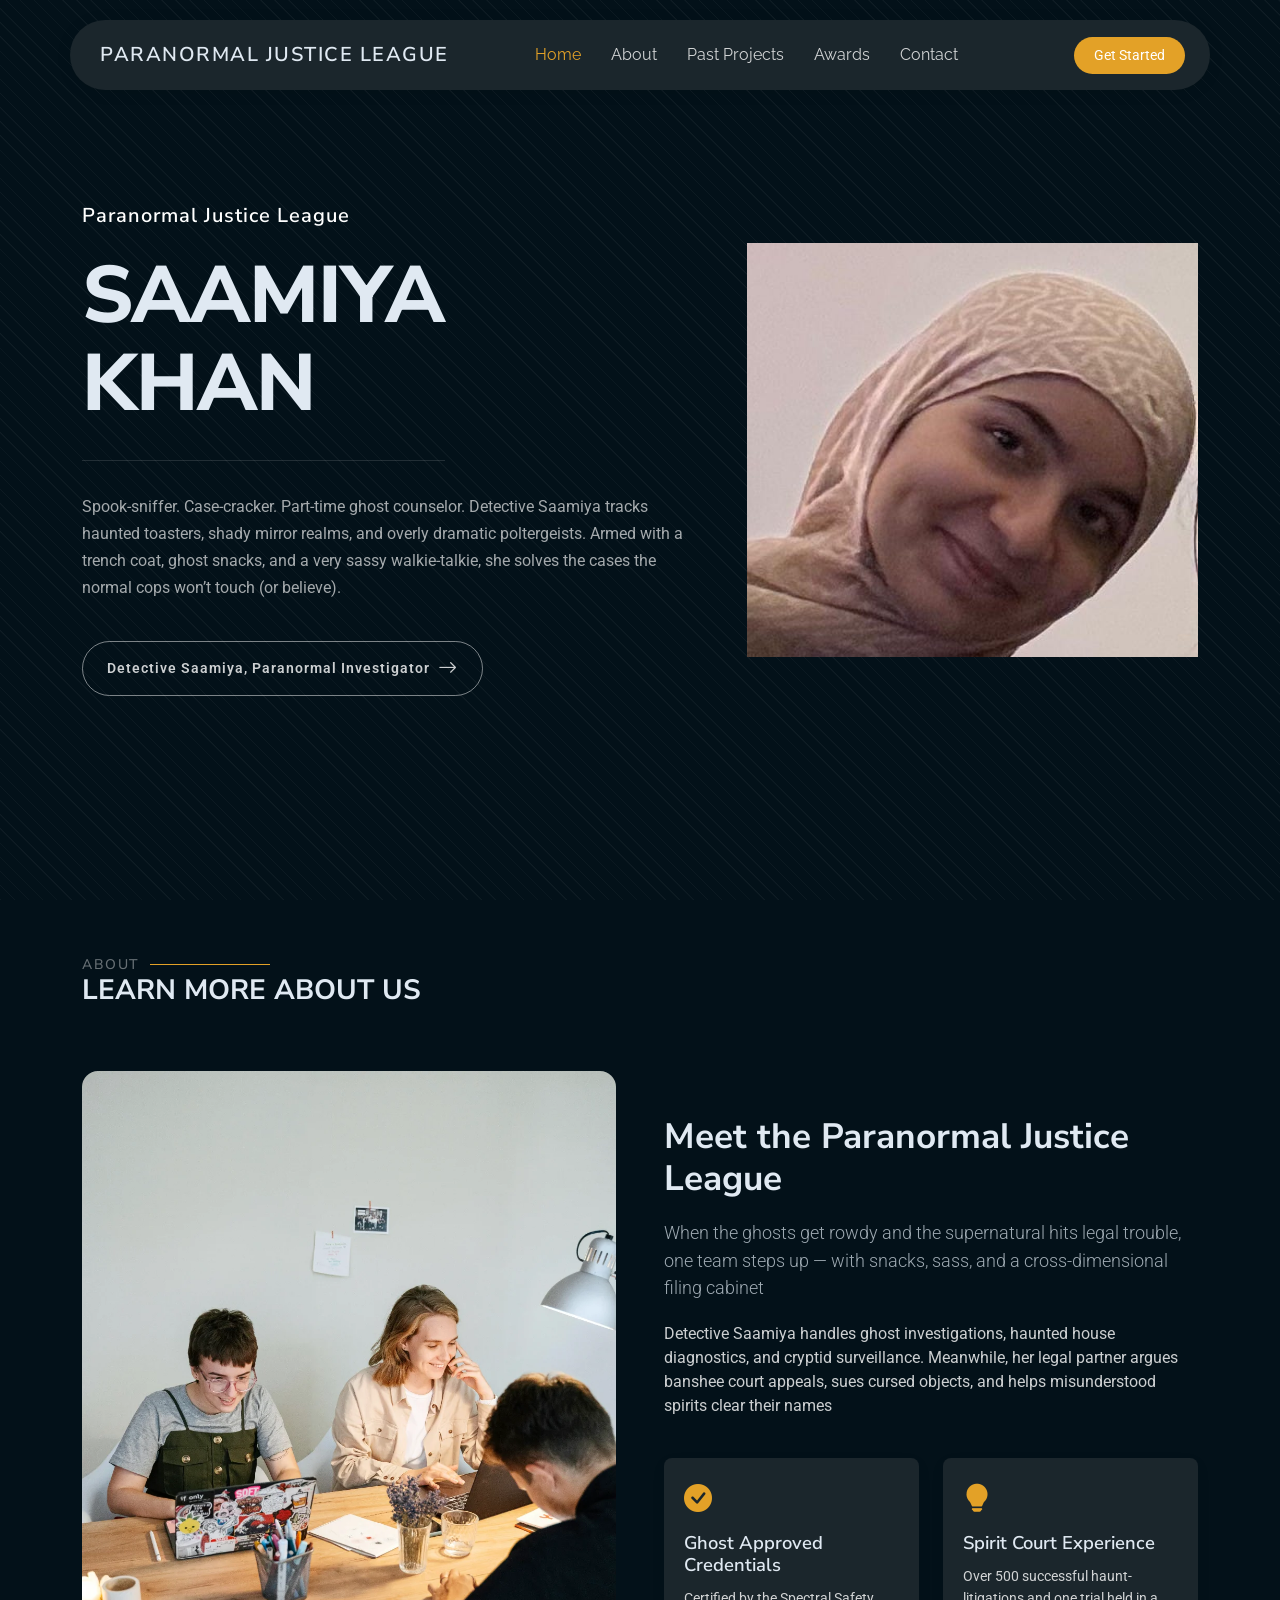
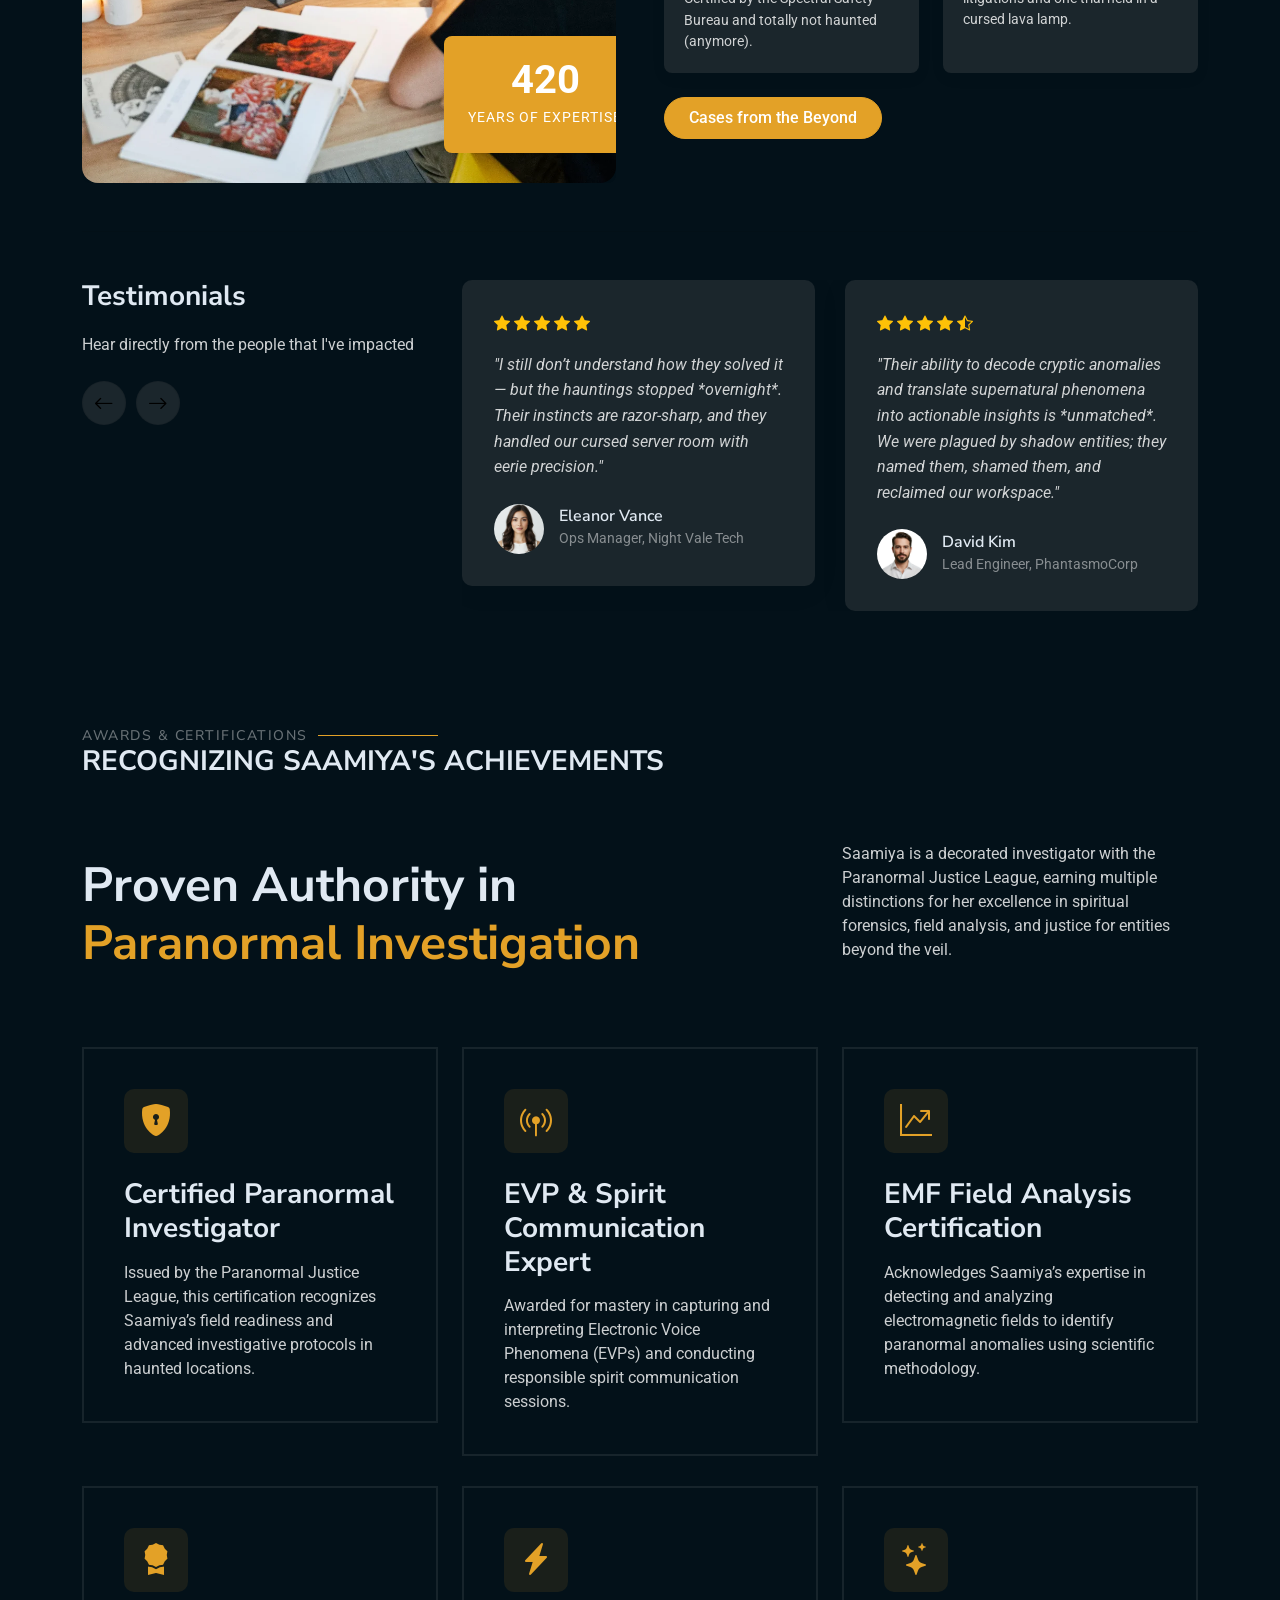
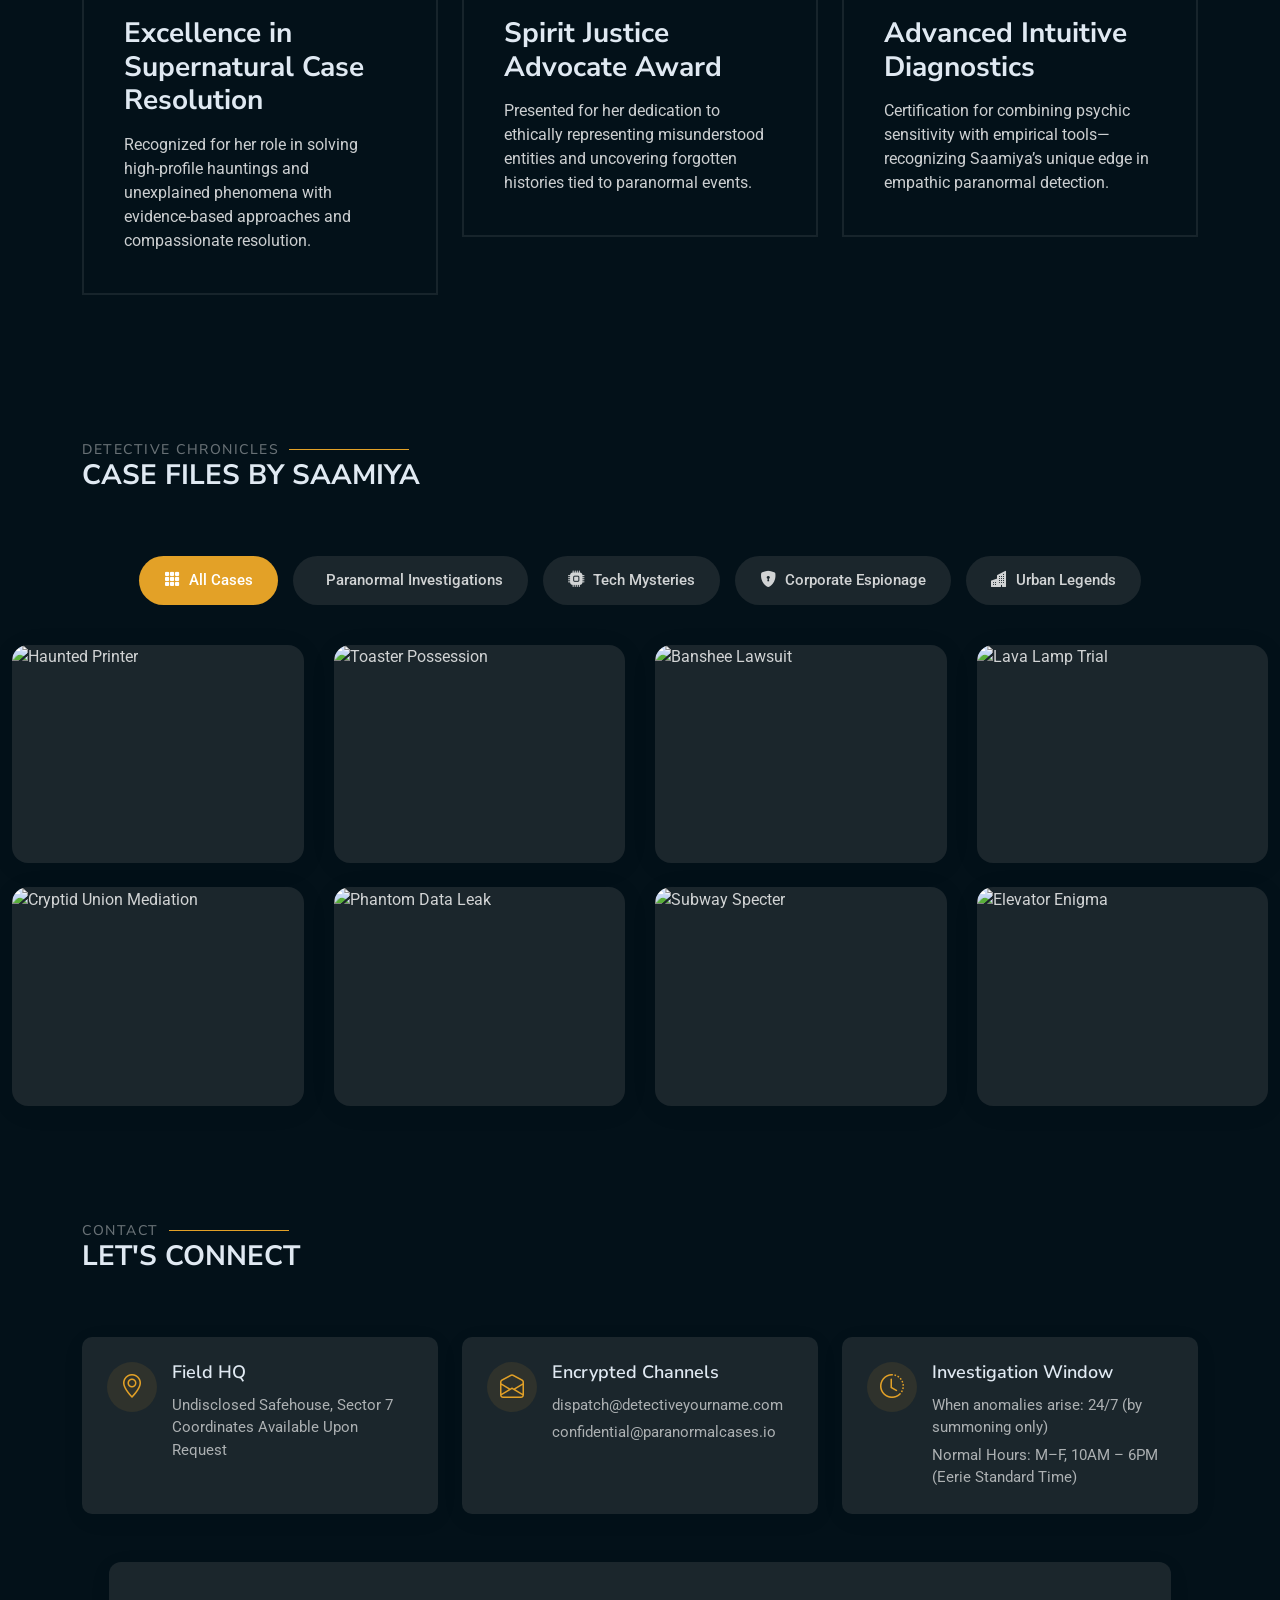
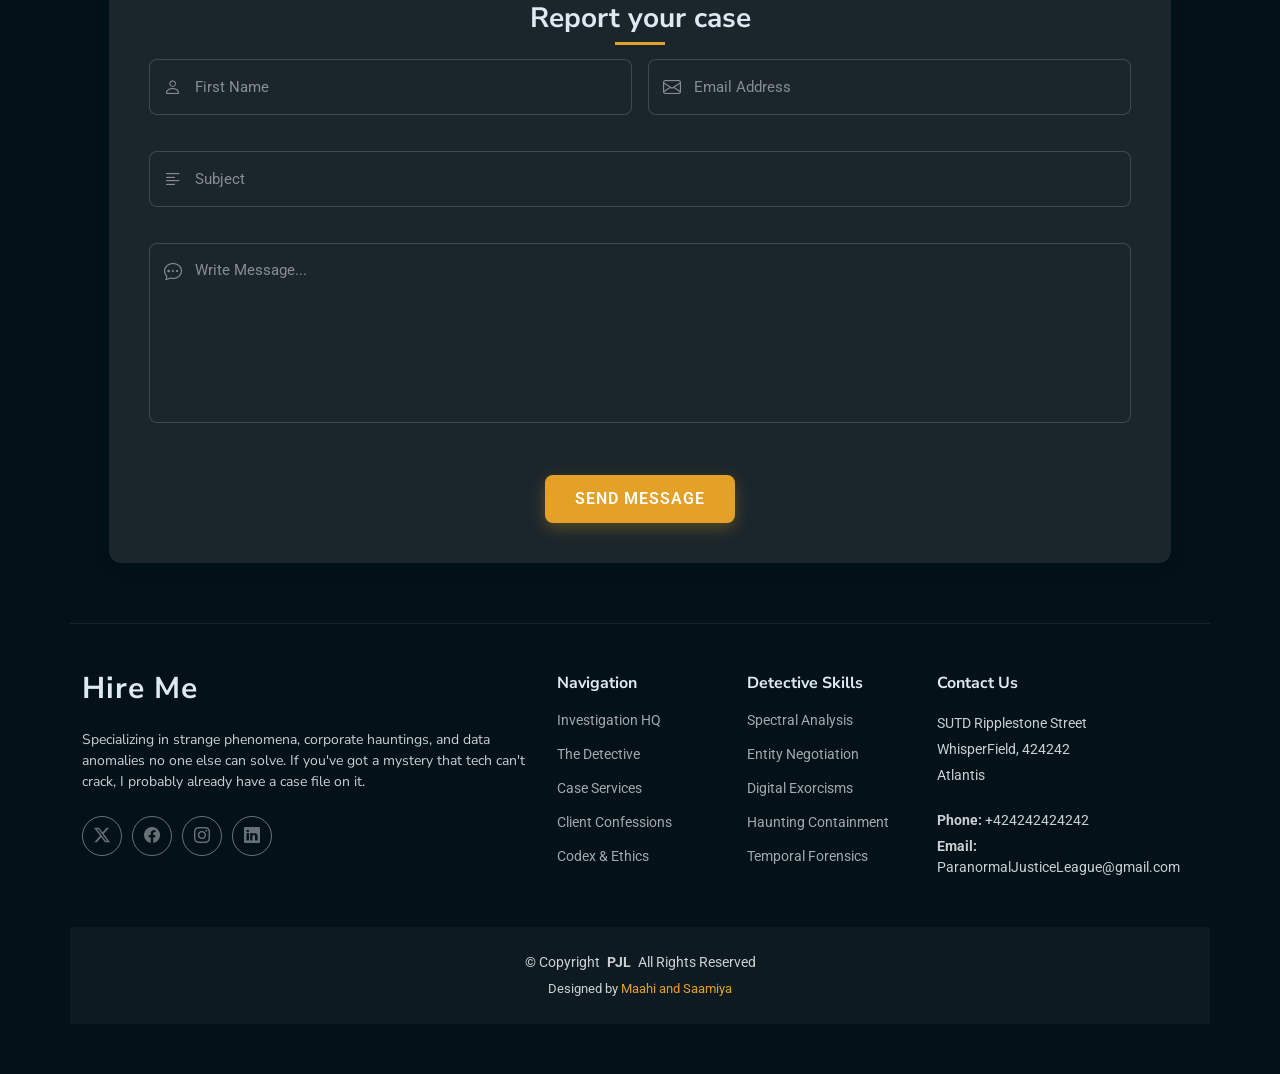
==== commit 3b484f67: "done" ====
--- a/strategy/index.html
+++ b/strategy/index.html
@@ -116,20 +116,10 @@
           <div class="col-lg-5" data-aos="zoom-out">
             <div class="visual-content">
               <div class="fluid-shape">
-                <img src="assets/img/abstract/abstract-1.webp" alt="Abstract Fluid Shape" class="fluid-img">
-              </div>
-
-              <div class="stats-card">
-                <div class="stats-number">
-                  <h2>5K</h2>
-                </div>
-                <div class="stats-label">
-                  <p>Successful Campaigns</p>
-                </div>
-                <div class="stats-arrow">
-                  <a href="#portfolio"><i class="bi bi-arrow-up-right"></i></a>
-                </div>
-              </div>
+                <img src="saamiya.jpg" alt="Abstract Fluid Shape" class="fluid-img">
+              </div>
+
+              
             </div>
           </div>
         </div>
@@ -160,7 +150,7 @@
 
           <div class="col-lg-6 mt-4 mt-lg-0" data-aos="fade-left" data-aos-delay="300">
             <div class="about-content">
-              <h2>>Meet the Paranormal Justice League</h2>
+              <h2>Meet the Paranormal Justice League</h2>
               <p class="lead">When the ghosts get rowdy and the supernatural hits legal trouble, one team steps up — with snacks, sass, and a cross-dimensional filing cabinet</p>
               <p>Detective Saamiya handles ghost investigations, haunted house diagnostics, and cryptid surveillance. Meanwhile, her legal partner argues banshee court appeals, sues cursed objects, and helps misunderstood spirits clear their names</p>
 
